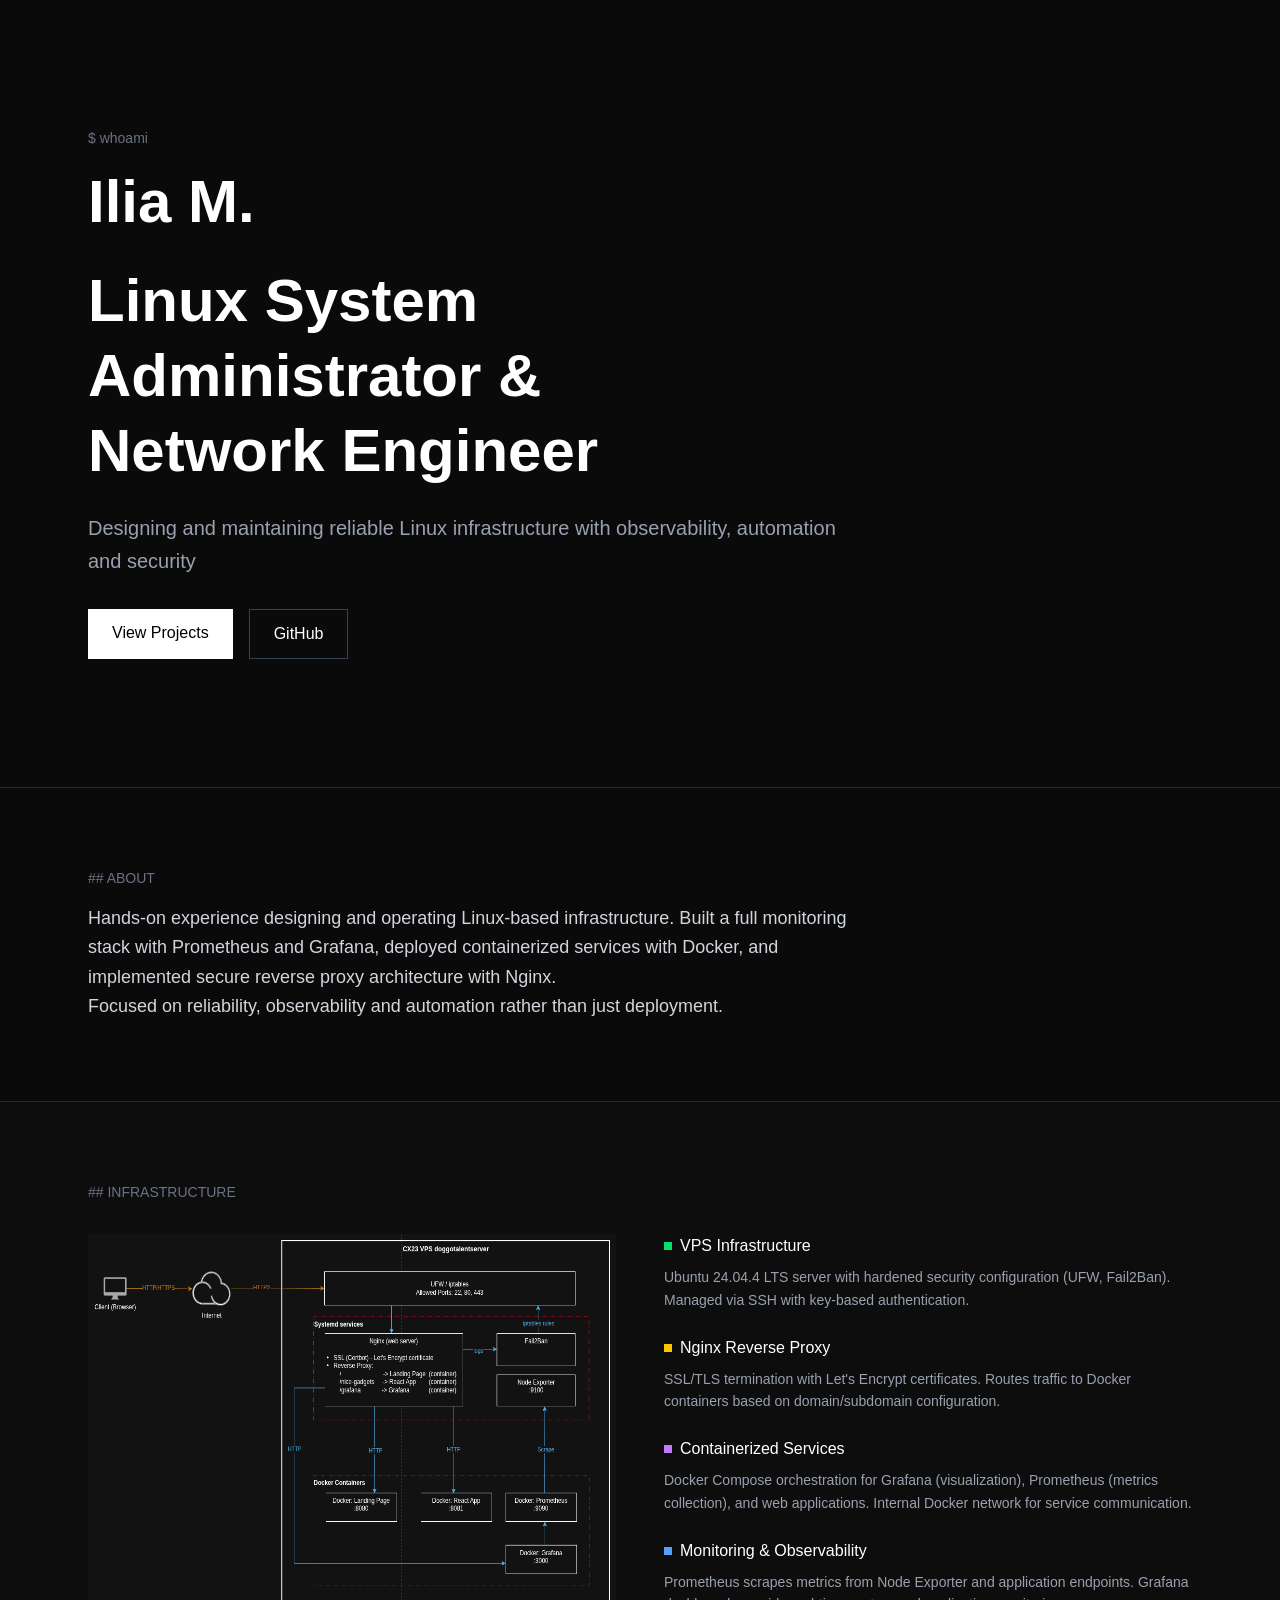
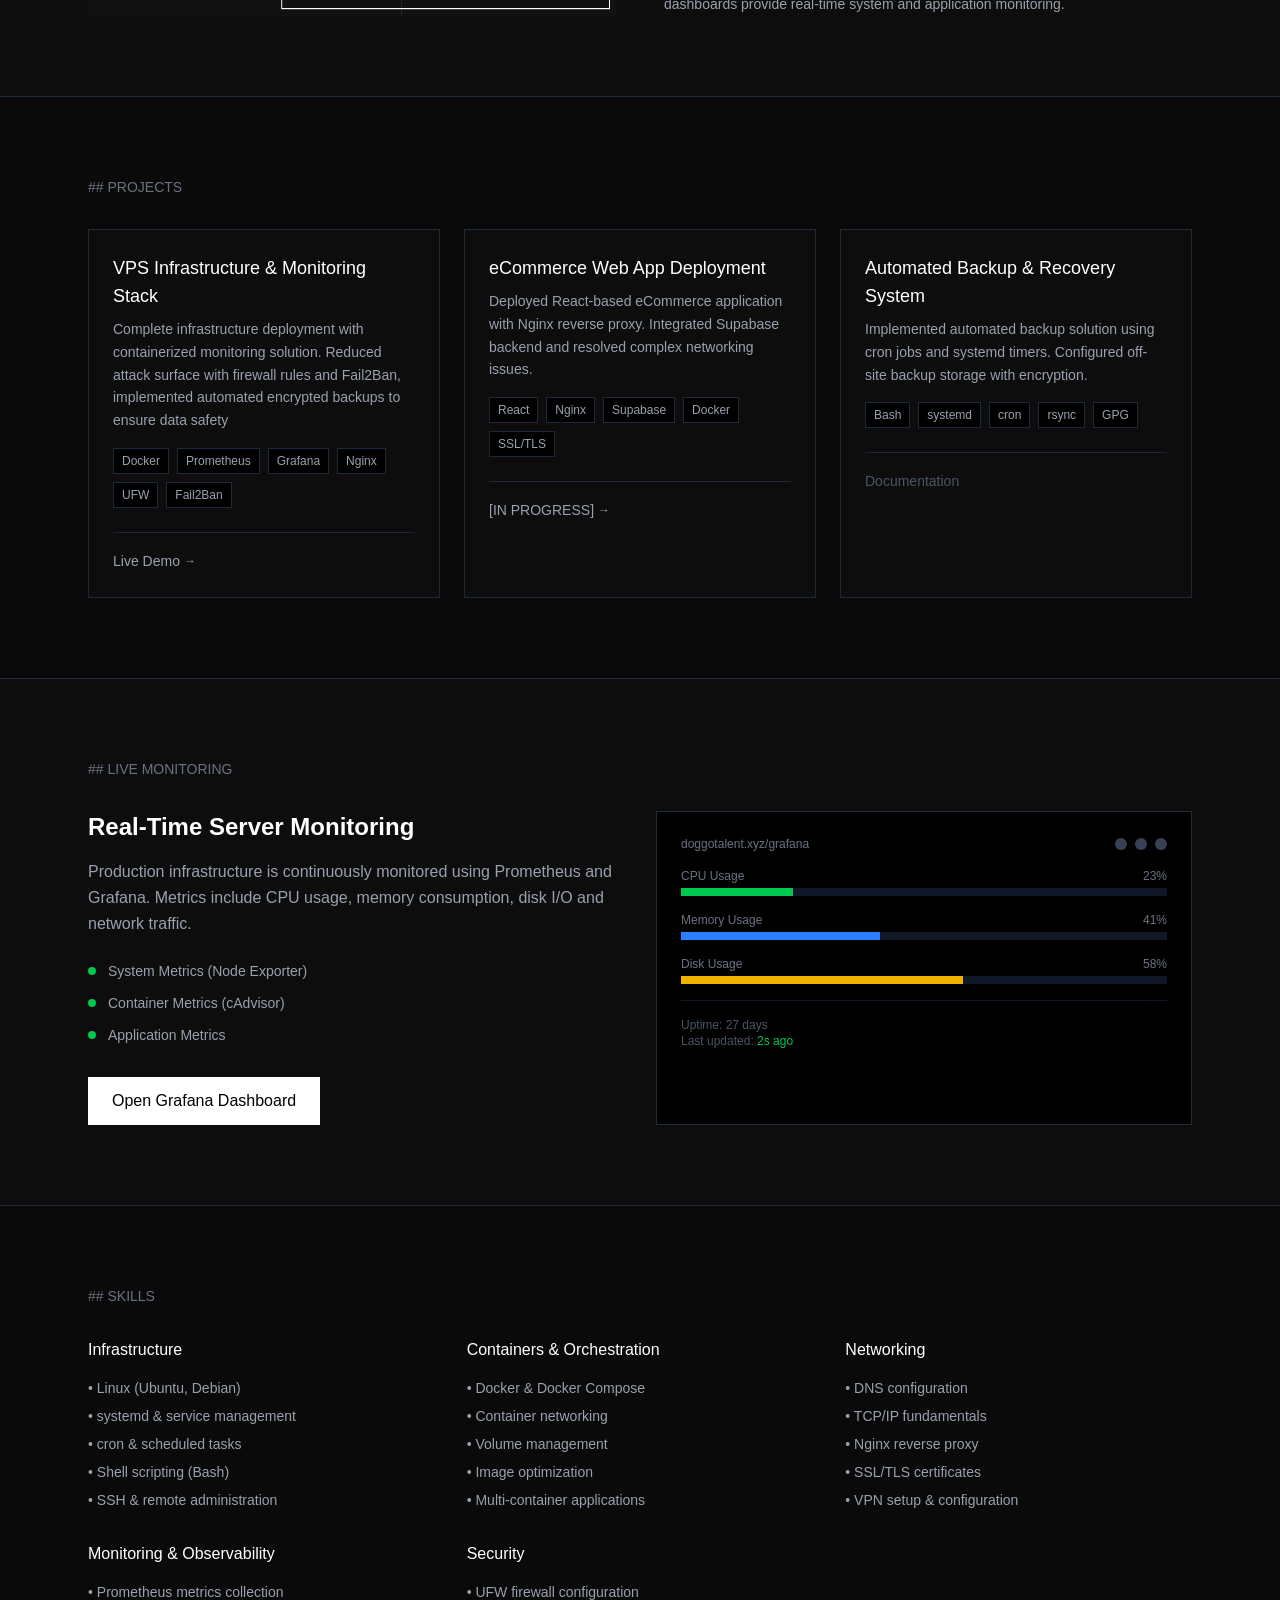
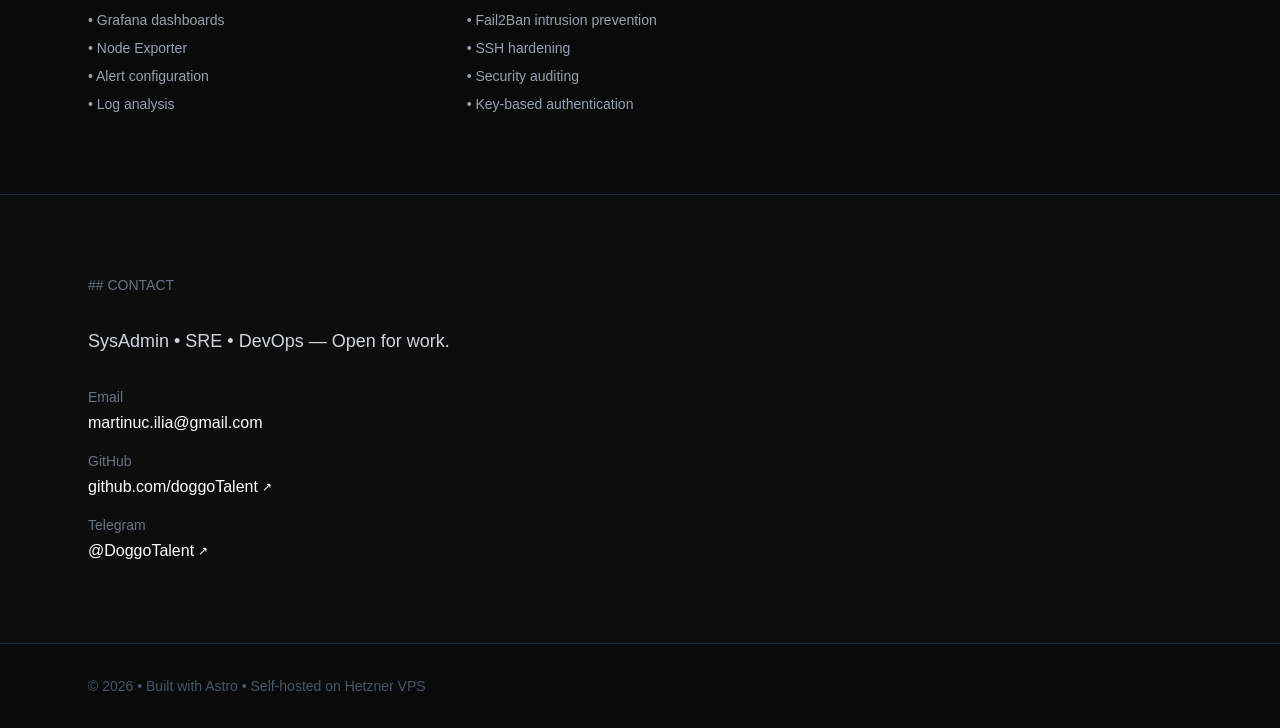
==== index.html @ 47dc967d "small improvments" ====
<!DOCTYPE html>

<html lang="en" class="DoggoTalent">
<head>
    <meta http-equiv="Content-Type" content="text/html; charset=UTF-8">
    <meta name="viewport" content="width=device-width">
    <title>DoggoTalent</title>
    <link rel="stylesheet" href="./doggotalent-portfolio-files/index.CDjIXLmr.css">
    
    <!-- Favicons -->
    <link rel="icon" type="image/png" href="/doggotalent-portfolio-files/favicons/favicon-96x96.png" sizes="96x96" />
    <link rel="icon" type="image/svg+xml" href="/doggotalent-portfolio-files/favicons/favicon.svg" />
    <link rel="shortcut icon" href="/doggotalent-portfolio-files/favicons/favicon.ico" />
    <link rel="apple-touch-icon" sizes="180x180" href="/doggotalent-portfolio-files/favicons/apple-touch-icon.png" />
    <meta name="apple-mobile-web-app-title" content="MyWebSite" />
    <link rel="manifest" href="/doggotalent-portfolio-files/favicons/site.webmanifest" />

</head>

<!-- Dark mode class injection point - will be replaced with `dark` class based on your site palette -->
<body class="__DARK_MODE_CLASS__">
    <div class="min-h-screen bg-[#0a0a0a] text-gray-200" data-astro-cid-j7pv25f6="">

        <!-- Hero Section -->
        <section class="border-b border-gray-800" data-astro-cid-j7pv25f6="">
            <div class="max-w-6xl mx-auto px-6 py-24 md:py-32" data-astro-cid-j7pv25f6="">
                <div class="max-w-3xl" data-astro-cid-j7pv25f6="">
                    <div class="text-sm text-gray-500 font-mono mb-4" data-astro-cid-j7pv25f6="">$ whoami</div>
                    <h2 class="text-4xl md:text-6xl font-bold text-white mb-6 leading-tight" data-astro-cid-j7pv25f6="">
                        Ilia M.
                    </h2>
                    <h1 class="text-4xl md:text-6xl font-bold text-white mb-6 leading-tight" data-astro-cid-j7pv25f6="">
                        Linux System Administrator &<br data-astro-cid-j7pv25f6="">Network Engineer
                    </h1>
                    <p class="text-xl text-gray-400 mb-8 leading-relaxed" data-astro-cid-j7pv25f6="">
                        Designing and maintaining reliable Linux infrastructure with observability, automation and security
                    </p>

                    <!-- Buttons -->
                    <div class="flex flex-wrap gap-4" data-astro-cid-j7pv25f6="">
                        <a href="#projects" class="px-6 py-3 bg-white text-black font-medium hover:bg-gray-200 transition-colors" data-astro-cid-j7pv25f6="">
                            View Projects
                        </a>
                        <a href="https://github.com/doggoTalent" target="_blank" rel="noopener noreferrer" class="px-6 py-3 border border-gray-700 text-white hover:border-gray-500 transition-colors" data-astro-cid-j7pv25f6="">
                            GitHub
                        </a>
                    </div>

                </div>
            </div>
        </section>

        <!-- About Section -->
        <section class="border-b border-gray-800" data-astro-cid-j7pv25f6="">
            <div class="max-w-6xl mx-auto px-6 py-20" data-astro-cid-j7pv25f6="">
                <div class="max-w-3xl" data-astro-cid-j7pv25f6="">
                    <h2 class="text-sm font-mono text-gray-500 mb-4" data-astro-cid-j7pv25f6="">## ABOUT</h2>
                    <p class="text-lg text-gray-300 leading-relaxed" data-astro-cid-j7pv25f6="">
                        Hands-on experience designing and operating Linux-based infrastructure.
                        Built a full monitoring stack with Prometheus and Grafana, deployed containerized services with Docker,
                        and implemented secure reverse proxy architecture with Nginx.
                        <br data-astro-cid-j7pv25f6="">
                        Focused on reliability, observability and automation rather than just deployment.
                    </p>
                </div>
            </div>
        </section>

        <!-- Infrastructure Section -->
        <section id="infrastructure" class="border-b border-gray-800 bg-[#0d0d0d]" data-astro-cid-j7pv25f6="">
            <div class="max-w-6xl mx-auto px-6 py-20" data-astro-cid-j7pv25f6="">
                <h2 class="text-sm font-mono text-gray-500 mb-8" data-astro-cid-j7pv25f6="">## INFRASTRUCTURE</h2>
                <div class="grid md:grid-cols-2 gap-12" data-astro-cid-j7pv25f6="">

                    <!-- Architecture Diagram -->
                    
                    <div class="flex justify-center">
                        <img src="doggotalent-portfolio-files/scheme.png" alt="scheme.png" class="w-full max-w-md h-auto">
                    </div>

                    <!-- Architecture Description -->
                    <div class="space-y-6" data-astro-cid-j7pv25f6="">
                        <div data-astro-cid-j7pv25f6="">
                            <div class="flex items-center gap-2 mb-2" data-astro-cid-j7pv25f6="">
                                <div class="w-2 h-2 bg-green-400" data-astro-cid-j7pv25f6=""></div>
                                <h3 class="text-white font-medium" data-astro-cid-j7pv25f6="">VPS Infrastructure</h3>
                            </div>
                            <p class="text-sm text-gray-400 leading-relaxed" data-astro-cid-j7pv25f6="">
                                Ubuntu 24.04.4 LTS server with hardened security configuration (UFW, Fail2Ban).
                                Managed via SSH with key-based authentication.
                            </p>
                        </div>
                        <div data-astro-cid-j7pv25f6="">
                            <div class="flex items-center gap-2 mb-2" data-astro-cid-j7pv25f6="">
                                <div class="w-2 h-2 bg-yellow-400" data-astro-cid-j7pv25f6=""></div>
                                <h3 class="text-white font-medium" data-astro-cid-j7pv25f6="">Nginx Reverse Proxy</h3>
                            </div>
                            <p class="text-sm text-gray-400 leading-relaxed" data-astro-cid-j7pv25f6="">
                                SSL/TLS termination with Let's Encrypt certificates. Routes traffic to Docker containers
                                based on domain/subdomain configuration.
                            </p>
                        </div>
                        <div data-astro-cid-j7pv25f6="">
                            <div class="flex items-center gap-2 mb-2" data-astro-cid-j7pv25f6="">
                                <div class="w-2 h-2 bg-purple-400" data-astro-cid-j7pv25f6=""></div>
                                <h3 class="text-white font-medium" data-astro-cid-j7pv25f6="">Containerized Services</h3>
                            </div>
                            <p class="text-sm text-gray-400 leading-relaxed" data-astro-cid-j7pv25f6="">
                                Docker Compose orchestration for Grafana (visualization), Prometheus (metrics collection),
                                and web applications. Internal Docker network for service communication.
                            </p>
                        </div>
                        <div data-astro-cid-j7pv25f6="">
                            <div class="flex items-center gap-2 mb-2" data-astro-cid-j7pv25f6="">
                                <div class="w-2 h-2 bg-blue-400" data-astro-cid-j7pv25f6=""></div>
                                <h3 class="text-white font-medium" data-astro-cid-j7pv25f6="">Monitoring & Observability</h3>
                            </div>
                            <p class="text-sm text-gray-400 leading-relaxed" data-astro-cid-j7pv25f6="">
                                Prometheus scrapes metrics from Node Exporter and application endpoints.
                                Grafana dashboards provide real-time system and application monitoring.
                            </p>
                        </div>
                    </div>
                </div>
            </div>
        </section>

        <!-- Projects Section -->
        <section id="projects" class="border-b border-gray-800" data-astro-cid-j7pv25f6="">
            <div class="max-w-6xl mx-auto px-6 py-20" data-astro-cid-j7pv25f6="">
                <h2 class="text-sm font-mono text-gray-500 mb-8" data-astro-cid-j7pv25f6="">## PROJECTS</h2>
                <div class="grid md:grid-cols-2 lg:grid-cols-3 gap-6" data-astro-cid-j7pv25f6="">

                    <!-- Project 1 -->
                    <div class="bg-[#0d0d0d] border border-gray-800 p-6 hover:border-gray-700 transition-colors" data-astro-cid-j7pv25f6="">
                        <div class="mb-4" data-astro-cid-j7pv25f6="">
                            <h3 class="text-white font-medium text-lg mb-2" data-astro-cid-j7pv25f6="">VPS Infrastructure & Monitoring Stack</h3>
                            <p class="text-sm text-gray-400 leading-relaxed mb-4" data-astro-cid-j7pv25f6="">
                                Complete infrastructure deployment with containerized monitoring solution.
                                Reduced attack surface with firewall rules and Fail2Ban, implemented automated encrypted backups to ensure data safety
                            </p>
                        </div>
                        <div class="flex flex-wrap gap-2 mb-6" data-astro-cid-j7pv25f6="">
                            <span class="px-2 py-1 text-xs font-mono bg-black border border-gray-800 text-gray-400" data-astro-cid-j7pv25f6="">Docker</span>
                            <span class="px-2 py-1 text-xs font-mono bg-black border border-gray-800 text-gray-400" data-astro-cid-j7pv25f6="">Prometheus</span>
                            <span class="px-2 py-1 text-xs font-mono bg-black border border-gray-800 text-gray-400" data-astro-cid-j7pv25f6="">Grafana</span>
                            <span class="px-2 py-1 text-xs font-mono bg-black border border-gray-800 text-gray-400" data-astro-cid-j7pv25f6="">Nginx</span>
                            <span class="px-2 py-1 text-xs font-mono bg-black border border-gray-800 text-gray-400" data-astro-cid-j7pv25f6="">UFW</span>
                            <span class="px-2 py-1 text-xs font-mono bg-black border border-gray-800 text-gray-400" data-astro-cid-j7pv25f6="">Fail2Ban</span>
                        </div>
                        <div class="border-t border-gray-800 pt-4" data-astro-cid-j7pv25f6="">
                            <a href="https://doggotalent.xyz/grafana/d/rYdddlPWk/node-exporter-full?orgId=1&from=now-24h&to=now&timezone=browser&var-ds_prometheus=bfjp0gxbentogd&var-job=node_exporter&var-nodename=doggotalentserver&var-node=localhost:9100&refresh=1m" target="_blank" rel="noopener noreferrer" class="text-sm text-gray-400 hover:text-white transition-colors inline-flex items-center gap-1" data-astro-cid-j7pv25f6="">
                                Live Demo <span class="text-xs" data-astro-cid-j7pv25f6="">→</span>
                            </a>
                        </div>
                    </div>

                    <!-- Project 2 -->
                    <div class="bg-[#0d0d0d] border border-gray-800 p-6 hover:border-gray-700 transition-colors" data-astro-cid-j7pv25f6="">
                        <div class="mb-4" data-astro-cid-j7pv25f6="">
                            <h3 class="text-white font-medium text-lg mb-2" data-astro-cid-j7pv25f6="">eCommerce Web App Deployment</h3>
                            <p class="text-sm text-gray-400 leading-relaxed mb-4" data-astro-cid-j7pv25f6="">
                                Deployed React-based eCommerce application with Nginx reverse proxy.
                                Integrated Supabase backend and resolved complex networking issues.
                            </p>
                        </div>
                        <div class="flex flex-wrap gap-2 mb-6" data-astro-cid-j7pv25f6="">
                            <span class="px-2 py-1 text-xs font-mono bg-black border border-gray-800 text-gray-400" data-astro-cid-j7pv25f6="">React</span>
                            <span class="px-2 py-1 text-xs font-mono bg-black border border-gray-800 text-gray-400" data-astro-cid-j7pv25f6="">Nginx</span>
                            <span class="px-2 py-1 text-xs font-mono bg-black border border-gray-800 text-gray-400" data-astro-cid-j7pv25f6="">Supabase</span>
                            <span class="px-2 py-1 text-xs font-mono bg-black border border-gray-800 text-gray-400" data-astro-cid-j7pv25f6="">Docker</span>
                            <span class="px-2 py-1 text-xs font-mono bg-black border border-gray-800 text-gray-400" data-astro-cid-j7pv25f6="">SSL/TLS</span>
                        </div>
                        <div class="border-t border-gray-800 pt-4" data-astro-cid-j7pv25f6="">
                            <a target="_blank" rel="noopener noreferrer" class="text-sm text-gray-400 hover:text-white transition-colors inline-flex items-center gap-1" data-astro-cid-j7pv25f6="">
                                [IN PROGRESS] <span class="text-xs" data-astro-cid-j7pv25f6="">→</span>
                            </a>
                        </div>
                    </div>

                    <!-- Project 3 -->
                    <div class="bg-[#0d0d0d] border border-gray-800 p-6 hover:border-gray-700 transition-colors" data-astro-cid-j7pv25f6="">
                        <div class="mb-4" data-astro-cid-j7pv25f6="">
                            <h3 class="text-white font-medium text-lg mb-2" data-astro-cid-j7pv25f6="">Automated Backup & Recovery System</h3>
                            <p class="text-sm text-gray-400 leading-relaxed mb-4" data-astro-cid-j7pv25f6="">
                                Implemented automated backup solution using cron jobs and systemd timers.
                                Configured off-site backup storage with encryption.
                            </p>
                        </div>
                        <div class="flex flex-wrap gap-2 mb-6" data-astro-cid-j7pv25f6="">
                            <span class="px-2 py-1 text-xs font-mono bg-black border border-gray-800 text-gray-400" data-astro-cid-j7pv25f6="">Bash</span>
                            <span class="px-2 py-1 text-xs font-mono bg-black border border-gray-800 text-gray-400" data-astro-cid-j7pv25f6="">systemd</span>
                            <span class="px-2 py-1 text-xs font-mono bg-black border border-gray-800 text-gray-400" data-astro-cid-j7pv25f6="">cron</span>
                            <span class="px-2 py-1 text-xs font-mono bg-black border border-gray-800 text-gray-400" data-astro-cid-j7pv25f6="">rsync</span>
                            <span class="px-2 py-1 text-xs font-mono bg-black border border-gray-800 text-gray-400" data-astro-cid-j7pv25f6="">GPG</span>
                        </div>
                        <div class="border-t border-gray-800 pt-4" data-astro-cid-j7pv25f6="">
                            <span class="text-sm text-gray-600" data-astro-cid-j7pv25f6="">Documentation</span>
                        </div>
                    </div>
                </div>
            </div>
        </section>

        <!-- Monitoring Section -->
        <section id="monitoring" class="border-b border-gray-800 bg-[#0d0d0d]" data-astro-cid-j7pv25f6="">
            <div class="max-w-6xl mx-auto px-6 py-20" data-astro-cid-j7pv25f6="">
                <h2 class="text-sm font-mono text-gray-500 mb-8" data-astro-cid-j7pv25f6="">## LIVE MONITORING</h2>
                <div class="grid md:grid-cols-2 gap-8" data-astro-cid-j7pv25f6="">
                    <div data-astro-cid-j7pv25f6="">
                        <h3 class="text-white text-2xl font-bold mb-4" data-astro-cid-j7pv25f6="">Real-Time Server Monitoring</h3>
                        <p class="text-gray-400 leading-relaxed mb-6" data-astro-cid-j7pv25f6="">
                            Production infrastructure is continuously monitored using Prometheus and Grafana.
                            Metrics include CPU usage, memory consumption, disk I/O and network traffic.
                        </p>
                        <div class="space-y-3 mb-8" data-astro-cid-j7pv25f6="">
                            <div class="flex items-center gap-3" data-astro-cid-j7pv25f6="">
                                <div class="w-2 h-2 bg-green-500 rounded-full" data-astro-cid-j7pv25f6=""></div>
                                <span class="text-sm text-gray-400" data-astro-cid-j7pv25f6="">System Metrics (Node Exporter)</span>
                            </div>
                            <div class="flex items-center gap-3" data-astro-cid-j7pv25f6="">
                                <div class="w-2 h-2 bg-green-500 rounded-full" data-astro-cid-j7pv25f6=""></div>
                                <span class="text-sm text-gray-400" data-astro-cid-j7pv25f6="">Container Metrics (cAdvisor)</span>
                            </div>
                            <div class="flex items-center gap-3" data-astro-cid-j7pv25f6="">
                                <div class="w-2 h-2 bg-green-500 rounded-full" data-astro-cid-j7pv25f6=""></div>
                                <span class="text-sm text-gray-400" data-astro-cid-j7pv25f6="">Application Metrics</span>
                            </div>
                        </div>
                        <a href="https://doggotalent.xyz/grafana/d/rYdddlPWk/node-exporter-full?orgId=1&from=now-24h&to=now&timezone=browser&var-ds_prometheus=bfjp0gxbentogd&var-job=node_exporter&var-nodename=doggotalentserver&var-node=localhost:9100&refresh=1m" target="_blank" rel="noopener noreferrer" class="inline-block px-6 py-3 bg-white text-black font-medium hover:bg-gray-200 transition-colors" data-astro-cid-j7pv25f6="">
                            Open Grafana Dashboard
                        </a>
                    </div>

                    <!-- Monitoring Preview -->
                    <div class="bg-black border border-gray-800 p-6" data-astro-cid-j7pv25f6="">
                        <div class="flex items-center justify-between mb-4" data-astro-cid-j7pv25f6="">
                            <span class="text-xs font-mono text-gray-500" data-astro-cid-j7pv25f6="">doggotalent.xyz/grafana</span>
                            <div class="flex gap-2" data-astro-cid-j7pv25f6="">
                                <div class="w-3 h-3 rounded-full bg-gray-700" data-astro-cid-j7pv25f6=""></div>
                                <div class="w-3 h-3 rounded-full bg-gray-700" data-astro-cid-j7pv25f6=""></div>
                                <div class="w-3 h-3 rounded-full bg-gray-700" data-astro-cid-j7pv25f6=""></div>
                            </div>
                        </div>
                        <div class="space-y-4" data-astro-cid-j7pv25f6="">
                            <!-- Mock dashboard metrics -->
                            <div data-astro-cid-j7pv25f6="">
                                <div class="flex justify-between text-xs text-gray-500 mb-1" data-astro-cid-j7pv25f6="">
                                    <span data-astro-cid-j7pv25f6="">CPU Usage</span>
                                    <span data-astro-cid-j7pv25f6="">23%</span>
                                </div>
                                <div class="w-full bg-gray-900 h-2" data-astro-cid-j7pv25f6="">
                                    <div class="bg-green-500 h-2" style="width: 23%" data-astro-cid-j7pv25f6=""></div>
                                </div>
                            </div>
                            <div data-astro-cid-j7pv25f6="">
                                <div class="flex justify-between text-xs text-gray-500 mb-1" data-astro-cid-j7pv25f6="">
                                    <span data-astro-cid-j7pv25f6="">Memory Usage</span>
                                    <span data-astro-cid-j7pv25f6="">41%</span>
                                </div>
                                <div class="w-full bg-gray-900 h-2" data-astro-cid-j7pv25f6="">
                                    <div class="bg-blue-500 h-2" style="width: 41%" data-astro-cid-j7pv25f6=""></div>
                                </div>
                            </div>
                            <div data-astro-cid-j7pv25f6="">
                                <div class="flex justify-between text-xs text-gray-500 mb-1" data-astro-cid-j7pv25f6="">
                                    <span data-astro-cid-j7pv25f6="">Disk Usage</span>
                                    <span data-astro-cid-j7pv25f6="">58%</span>
                                </div>
                                <div class="w-full bg-gray-900 h-2" data-astro-cid-j7pv25f6="">
                                    <div class="bg-yellow-500 h-2" style="width: 58%" data-astro-cid-j7pv25f6=""></div>
                                </div>
                            </div>
                            <div class="pt-4 border-t border-gray-900" data-astro-cid-j7pv25f6="">
                                <div class="text-xs text-gray-600 font-mono" data-astro-cid-j7pv25f6="">
                                    Uptime: 27 days<br data-astro-cid-j7pv25f6="">
                                    Last updated: <span class="text-green-500" data-astro-cid-j7pv25f6="">2s ago</span>
                                </div>
                            </div>
                        </div>
                    </div>
                </div>
            </div>
        </section>

        <!-- Skills Section -->
        <section id="skills" class="border-b border-gray-800" data-astro-cid-j7pv25f6="">
            <div class="max-w-6xl mx-auto px-6 py-20" data-astro-cid-j7pv25f6="">
                <h2 class="text-sm font-mono text-gray-500 mb-8" data-astro-cid-j7pv25f6="">## SKILLS</h2>
                <div class="grid md:grid-cols-2 lg:grid-cols-3 gap-8" data-astro-cid-j7pv25f6="">
                    <div data-astro-cid-j7pv25f6="">
                        <h3 class="text-white font-medium mb-4" data-astro-cid-j7pv25f6="">Infrastructure</h3>
                        <ul class="space-y-2 text-sm text-gray-400" data-astro-cid-j7pv25f6="">
                            <li data-astro-cid-j7pv25f6="">• Linux (Ubuntu, Debian)</li>
                            <li data-astro-cid-j7pv25f6="">• systemd & service management</li>
                            <li data-astro-cid-j7pv25f6="">• cron & scheduled tasks</li>
                            <li data-astro-cid-j7pv25f6="">• Shell scripting (Bash)</li>
                            <li data-astro-cid-j7pv25f6="">• SSH & remote administration</li>
                        </ul>
                    </div>
                    <div data-astro-cid-j7pv25f6="">
                        <h3 class="text-white font-medium mb-4" data-astro-cid-j7pv25f6="">Containers & Orchestration</h3>
                        <ul class="space-y-2 text-sm text-gray-400" data-astro-cid-j7pv25f6="">
                            <li data-astro-cid-j7pv25f6="">• Docker & Docker Compose</li>
                            <li data-astro-cid-j7pv25f6="">• Container networking</li>
                            <li data-astro-cid-j7pv25f6="">• Volume management</li>
                            <li data-astro-cid-j7pv25f6="">• Image optimization</li>
                            <li data-astro-cid-j7pv25f6="">• Multi-container applications</li>
                        </ul>
                    </div>
                    <div data-astro-cid-j7pv25f6="">
                        <h3 class="text-white font-medium mb-4" data-astro-cid-j7pv25f6="">Networking</h3>
                        <ul class="space-y-2 text-sm text-gray-400" data-astro-cid-j7pv25f6="">
                            <li data-astro-cid-j7pv25f6="">• DNS configuration</li>
                            <li data-astro-cid-j7pv25f6="">• TCP/IP fundamentals</li>
                            <li data-astro-cid-j7pv25f6="">• Nginx reverse proxy</li>
                            <li data-astro-cid-j7pv25f6="">• SSL/TLS certificates</li>
                            <li data-astro-cid-j7pv25f6="">• VPN setup & configuration</li>
                        </ul>
                    </div>
                    <div data-astro-cid-j7pv25f6="">
                        <h3 class="text-white font-medium mb-4" data-astro-cid-j7pv25f6="">Monitoring & Observability</h3>
                        <ul class="space-y-2 text-sm text-gray-400" data-astro-cid-j7pv25f6="">
                            <li data-astro-cid-j7pv25f6="">• Prometheus metrics collection</li>
                            <li data-astro-cid-j7pv25f6="">• Grafana dashboards</li>
                            <li data-astro-cid-j7pv25f6="">• Node Exporter</li>
                            <li data-astro-cid-j7pv25f6="">• Alert configuration</li>
                            <li data-astro-cid-j7pv25f6="">• Log analysis</li>
                        </ul>
                    </div>
                    <div data-astro-cid-j7pv25f6="">
                        <h3 class="text-white font-medium mb-4" data-astro-cid-j7pv25f6="">Security</h3>
                        <ul class="space-y-2 text-sm text-gray-400" data-astro-cid-j7pv25f6="">
                            <li data-astro-cid-j7pv25f6="">• UFW firewall configuration</li>
                            <li data-astro-cid-j7pv25f6="">• Fail2Ban intrusion prevention</li>
                            <li data-astro-cid-j7pv25f6="">• SSH hardening</li>
                            <li data-astro-cid-j7pv25f6="">• Security auditing</li>
                            <li data-astro-cid-j7pv25f6="">• Key-based authentication</li>
                        </ul>
                    </div>
                </div>
            </div>
        </section>

        <!-- Contact Section -->
        <section id="contact" class="bg-[#0d0d0d]">
            <div class="max-w-6xl mx-auto px-6 py-20">
                <h2 class="text-sm font-mono text-gray-500 mb-8">## CONTACT</h2>
                <div class="max-w-2xl">
                    <p class="text-lg text-gray-300 mb-8">
                        SysAdmin • SRE • DevOps — Open for work.
                    </p>
                    <div class="space-y-4">
                        <div>
                            <div class="text-sm text-gray-500 mb-1">Email</div>
                            <a href="mailto:martinuc.ilia@gmail.com" class="text-white hover:text-gray-300 transition-colors">
                                martinuc.ilia@gmail.com
                            </a>
                        </div>
                        <div>
                            <div class="text-sm text-gray-500 mb-1">GitHub</div>
                            <a href="https://github.com/doggoTalent" target="_blank" rel="noopener noreferrer" class="text-white hover:text-gray-300 transition-colors inline-flex items-center gap-1">
                                github.com/doggoTalent <span class="text-xs">↗</span>
                            </a>
                        </div>
                        <div>
                            <div class="text-sm text-gray-500 mb-1">Telegram</div>
                            <a href="https://t.me/doggoTalent" target="_blank" rel="noopener noreferrer" class="text-white hover:text-gray-300 transition-colors inline-flex items-center gap-1">
                                @DoggoTalent <span class="text-xs">↗</span>
                            </a>
                        </div>
                    </div>
                </div>
            </div>
        </section>

        <!-- Footer -->
        <footer class="border-t border-gray-800">
            <div class="max-w-6xl mx-auto px-6 py-8">
                <div class="text-sm text-gray-600 font-mono">
                    © 2026 • Built with Astro • Self-hosted on Hetzner VPS
                </div>
            </div>
        </footer>
    </div>
</html>
---- doggotalent-portfolio-files/index.CDjIXLmr.css ----
@import"https://fonts.googleapis.com/css?family=Bitter:400,700,400italic|Changa+One:400,400italic|Droid+Sans:400,700|Droid+Serif:400,700,400italic,700italic|Exo:100,200,300,400,500,600,700,800,900,100italic,200italic,300italic,400italic,500italic,600italic,700italic,800italic,900italic|Great+Vibes:400|Inconsolata:400,700|Lato:100,300,400,700,900,100italic,300italic,400italic,700italic,900italic|Merriweather:300,400,700,900,300italic,400italic,700italic,900italic|Montserrat:100,200,300,400,500,600,700,800,900,100italic,200italic,300italic,400italic,500italic,600italic,700italic,800italic,900italic|Open+Sans:300,400,600,700,800,300italic,400italic,600italic,700italic,800italic|Oswald:200,300,400,500,600,700|PT+Sans:400,700,400italic,700italic|PT+Serif:400,700,400italic,700italic|Ubuntu:300,400,500,700,300italic,400italic,500italic,700italic|Varela:400|Varela+Round:400|Vollkorn:400,700,400italic,700italic|Inter:300,400,500,600,700&display=swap";@import"https://fonts.googleapis.com/css?family=Inter:300,400,500,600,700&subset=latin";@layer normalize{@scope (.wf-devlink-51ed8b9caeec690c82a9efa9b4913c14){/*! normalize.css v3.0.3 | MIT License | github.com/necolas/normalize.css */html{font-family:sans-serif;-ms-text-size-adjust:100%;-webkit-text-size-adjust:100%}body{margin:0}article,aside,details,figcaption,figure,footer,header,hgroup,main,menu,nav,section,summary{display:block}audio,canvas,progress,video{display:inline-block;vertical-align:baseline}audio:not([controls]){display:none;height:0}[hidden],template{display:none}a{background-color:transparent}a:active,a:hover{outline:0}abbr[title]{border-bottom:1px dotted}b,strong{font-weight:700}dfn{font-style:italic}h1{font-size:2em;margin:.67em 0}mark{background:#ff0;color:#000}small{font-size:80%}sub,sup{font-size:75%;line-height:0;position:relative;vertical-align:baseline}sup{top:-.5em}sub{bottom:-.25em}img{border:0}svg:not(:root){overflow:hidden}figure{margin:1em 40px}hr{box-sizing:content-box;height:0}pre{overflow:auto}code,kbd,pre,samp{font-family:monospace,monospace;font-size:1em}button,input,optgroup,select,textarea{color:inherit;font:inherit;margin:0}button{overflow:visible}button,select{text-transform:none}button,html input[type=button],input[type=reset]{-webkit-appearance:button;cursor:pointer}button[disabled],html input[disabled]{cursor:default}button::-moz-focus-inner,input::-moz-focus-inner{border:0;padding:0}input{line-height:normal}input[type=checkbox],input[type=radio]{box-sizing:border-box;padding:0}input[type=number]::-webkit-inner-spin-button,input[type=number]::-webkit-outer-spin-button{height:auto}input[type=search]{-webkit-appearance:none}input[type=search]::-webkit-search-cancel-button,input[type=search]::-webkit-search-decoration{-webkit-appearance:none}fieldset{border:1px solid #c0c0c0;margin:0 2px;padding:.35em .625em .75em}legend{border:0;padding:0}textarea{overflow:auto}optgroup{font-weight:700}table{border-collapse:collapse;border-spacing:0}td,th{padding:0}}}@layer defaults{@scope (.wf-devlink-51ed8b9caeec690c82a9efa9b4913c14){@font-face{font-family:webflow-icons;src:url([data-uri])format("truetype");font-weight:400;font-style:normal}[class^=w-icon-],[class*=" w-icon-"]{font-family:webflow-icons!important;speak:none;font-style:normal;font-weight:400;font-variant:normal;text-transform:none;line-height:1;-webkit-font-smoothing:antialiased;-moz-osx-font-smoothing:grayscale}.w-icon-slider-right:before{content:""}.w-icon-slider-left:before{content:""}.w-icon-nav-menu:before{content:""}.w-icon-arrow-down:before,.w-icon-dropdown-toggle:before{content:""}.w-icon-file-upload-remove:before{content:""}.w-icon-file-upload-icon:before{content:""}*{-webkit-box-sizing:border-box;-moz-box-sizing:border-box;box-sizing:border-box}html{height:100%}body{margin:0;min-height:100%;background-color:#fff;font-family:Arial,sans-serif;font-size:14px;line-height:20px;color:#333}img{max-width:100%;vertical-align:middle;display:inline-block}html.w-mod-touch *{background-attachment:scroll!important}.w-block{display:block}.w-inline-block{max-width:100%;display:inline-block}.w-clearfix:before,.w-clearfix:after{content:" ";display:table;grid-column-start:1;grid-row-start:1;grid-column-end:2;grid-row-end:2}.w-clearfix:after{clear:both}.w-hidden{display:none}.w-button{display:inline-block;padding:9px 15px;background-color:#3898ec;color:#fff;border:0;line-height:inherit;text-decoration:none;cursor:pointer;border-radius:0}input.w-button{-webkit-appearance:button}html[data-w-dynpage] [data-w-cloak]{color:transparent!important}.w-code-block{margin:unset}pre.w-code-block code{all:inherit}pre.w-code-block code>span{display:block!important}.w-optimization{display:contents}.w-webflow-badge,.w-webflow-badge>img{box-sizing:unset;width:unset;height:unset;max-height:unset;max-width:unset;min-height:unset;min-width:unset;margin:unset;padding:unset;float:unset;clear:unset;border:unset;border-radius:unset;background:unset;background-image:unset;background-position:unset;background-size:unset;background-repeat:unset;background-origin:unset;background-clip:unset;background-attachment:unset;background-color:unset;box-shadow:unset;transform:unset;transition:unset;direction:unset;font-family:unset;font-weight:unset;color:unset;font-size:unset;line-height:unset;font-style:unset;font-variant:unset;text-align:unset;letter-spacing:unset;text-decoration:unset;text-indent:unset;text-transform:unset;list-style-type:unset;text-shadow:unset;vertical-align:unset;cursor:unset;white-space:unset;word-break:unset;word-spacing:unset;word-wrap:unset}.w-webflow-badge{position:fixed!important;display:inline-block!important;visibility:visible!important;opacity:1!important;z-index:2147483647!important;inset:auto 12px 12px auto!important;color:#aaadb0!important;background-color:#fff!important;border-radius:3px!important;padding:6px!important;font-size:12px!important;line-height:14px!important;text-decoration:none!important;transform:none!important;margin:0!important;width:auto!important;height:auto!important;overflow:unset!important;white-space:nowrap;box-shadow:0 0 0 1px #0000001a,0 1px 3px #0000001a;cursor:pointer}.w-webflow-badge>img{position:unset;display:inline-block!important;visibility:unset!important;opacity:1!important;vertical-align:middle!important}h1,h2,h3,h4,h5,h6{font-weight:700;margin-bottom:10px}h1{font-size:38px;line-height:44px;margin-top:20px}h2{font-size:32px;line-height:36px;margin-top:20px}h3{font-size:24px;line-height:30px;margin-top:20px}h4{font-size:18px;line-height:24px;margin-top:10px}h5{font-size:14px;line-height:20px;margin-top:10px}h6{font-size:12px;line-height:18px;margin-top:10px}p{margin-top:0;margin-bottom:10px}blockquote{margin:0 0 10px;padding:10px 20px;border-left:5px solid #E2E2E2;font-size:18px;line-height:22px}figure{margin:0 0 10px}figcaption{margin-top:5px;text-align:center}ul,ol{margin-top:0;margin-bottom:10px;padding-left:40px}.w-list-unstyled{padding-left:0;list-style:none}.w-embed:before,.w-embed:after{content:" ";display:table;grid-column-start:1;grid-row-start:1;grid-column-end:2;grid-row-end:2}.w-embed:after{clear:both}.w-video{width:100%;position:relative;padding:0}.w-video iframe,.w-video object,.w-video embed{position:absolute;top:0;left:0;width:100%;height:100%;border:none}fieldset{padding:0;margin:0;border:0}button,[type=button],[type=reset]{border:0;cursor:pointer;-webkit-appearance:button}.w-form{margin:0 0 15px}.w-form-done{display:none;padding:20px;text-align:center;background-color:#ddd}.w-form-fail{display:none;margin-top:10px;padding:10px;background-color:#ffdede}label{display:block;margin-bottom:5px;font-weight:700}.w-input,.w-select{display:block;width:100%;height:38px;padding:8px 12px;margin-bottom:10px;font-size:14px;line-height:1.42857143;color:#333;vertical-align:middle;background-color:#fff;border:1px solid #cccccc}.w-input::placeholder,.w-select::placeholder{color:#999}.w-input:focus,.w-select:focus{border-color:#3898ec;outline:0}.w-input[disabled],.w-select[disabled],.w-input[readonly],.w-select[readonly],fieldset[disabled] .w-input,fieldset[disabled] .w-select{cursor:not-allowed}.w-input[disabled]:not(.w-input-disabled),.w-select[disabled]:not(.w-input-disabled),.w-input[readonly],.w-select[readonly],fieldset[disabled]:not(.w-input-disabled) .w-input,fieldset[disabled]:not(.w-input-disabled) .w-select{background-color:#eee}textarea.w-input,textarea.w-select{height:auto}.w-select{background-color:#f3f3f3}.w-select[multiple]{height:auto}.w-form-label{display:inline-block;cursor:pointer;font-weight:400;margin-bottom:0}.w-radio{display:block;margin-bottom:5px;padding-left:20px}.w-radio:before,.w-radio:after{content:" ";display:table;grid-column-start:1;grid-row-start:1;grid-column-end:2;grid-row-end:2}.w-radio:after{clear:both}.w-radio-input{line-height:normal;float:left;margin:4px 0 0 -20px}.w-radio-input{margin-top:3px}.w-file-upload{display:block;margin-bottom:10px}.w-file-upload-input{width:.1px;height:.1px;opacity:0;overflow:hidden;position:absolute;z-index:-100}.w-file-upload-default,.w-file-upload-uploading,.w-file-upload-success{display:inline-block;color:#333}.w-file-upload-error{display:block;margin-top:10px}.w-file-upload-default.w-hidden,.w-file-upload-uploading.w-hidden,.w-file-upload-error.w-hidden,.w-file-upload-success.w-hidden{display:none}.w-file-upload-uploading-btn{display:flex;font-size:14px;font-weight:400;cursor:pointer;margin:0;padding:8px 12px;border:1px solid #cccccc;background-color:#fafafa}.w-file-upload-file{display:flex;flex-grow:1;justify-content:space-between;margin:0;padding:8px 9px 8px 11px;border:1px solid #cccccc;background-color:#fafafa}.w-file-upload-file-name{font-size:14px;font-weight:400;display:block}.w-file-remove-link{margin-top:3px;margin-left:10px;width:auto;height:auto;padding:3px;display:block;cursor:pointer}.w-icon-file-upload-remove{margin:auto;font-size:10px}.w-file-upload-error-msg{display:inline-block;color:#ea384c;padding:2px 0}.w-file-upload-info{display:inline-block;line-height:38px;padding:0 12px}.w-file-upload-label{display:inline-block;font-size:14px;font-weight:400;cursor:pointer;margin:0;padding:8px 12px;border:1px solid #cccccc;background-color:#fafafa}.w-icon-file-upload-icon,.w-icon-file-upload-uploading{display:inline-block;margin-right:8px;width:20px}.w-icon-file-upload-uploading{height:20px}.w-container{margin-left:auto;margin-right:auto;max-width:940px}.w-container:before,.w-container:after{content:" ";display:table;grid-column-start:1;grid-row-start:1;grid-column-end:2;grid-row-end:2}.w-container:after{clear:both}.w-container .w-row{margin-left:-10px;margin-right:-10px}.w-row:before,.w-row:after{content:" ";display:table;grid-column-start:1;grid-row-start:1;grid-column-end:2;grid-row-end:2}.w-row:after{clear:both}.w-row .w-row{margin-left:0;margin-right:0}.w-col{position:relative;float:left;width:100%;min-height:1px;padding-left:10px;padding-right:10px}.w-col .w-col{padding-left:0;padding-right:0}.w-col-1{width:8.33333333%}.w-col-2{width:16.66666667%}.w-col-3{width:25%}.w-col-4{width:33.33333333%}.w-col-5{width:41.66666667%}.w-col-6{width:50%}.w-col-7{width:58.33333333%}.w-col-8{width:66.66666667%}.w-col-9{width:75%}.w-col-10{width:83.33333333%}.w-col-11{width:91.66666667%}.w-col-12{width:100%}.w-hidden-main{display:none!important}@media screen and (max-width:991px){.w-container{max-width:728px}.w-hidden-main{display:inherit!important}.w-hidden-medium{display:none!important}.w-col-medium-1{width:8.33333333%}.w-col-medium-2{width:16.66666667%}.w-col-medium-3{width:25%}.w-col-medium-4{width:33.33333333%}.w-col-medium-5{width:41.66666667%}.w-col-medium-6{width:50%}.w-col-medium-7{width:58.33333333%}.w-col-medium-8{width:66.66666667%}.w-col-medium-9{width:75%}.w-col-medium-10{width:83.33333333%}.w-col-medium-11{width:91.66666667%}.w-col-medium-12{width:100%}.w-col-stack{width:100%;left:auto;right:auto}}@media screen and (max-width:767px){.w-hidden-main,.w-hidden-medium{display:inherit!important}.w-hidden-small{display:none!important}.w-row,.w-container .w-row{margin-left:0;margin-right:0}.w-col{width:100%;left:auto;right:auto}.w-col-small-1{width:8.33333333%}.w-col-small-2{width:16.66666667%}.w-col-small-3{width:25%}.w-col-small-4{width:33.33333333%}.w-col-small-5{width:41.66666667%}.w-col-small-6{width:50%}.w-col-small-7{width:58.33333333%}.w-col-small-8{width:66.66666667%}.w-col-small-9{width:75%}.w-col-small-10{width:83.33333333%}.w-col-small-11{width:91.66666667%}.w-col-small-12{width:100%}}@media screen and (max-width:479px){.w-container{max-width:none}.w-hidden-main,.w-hidden-medium,.w-hidden-small{display:inherit!important}.w-hidden-tiny{display:none!important}.w-col{width:100%}.w-col-tiny-1{width:8.33333333%}.w-col-tiny-2{width:16.66666667%}.w-col-tiny-3{width:25%}.w-col-tiny-4{width:33.33333333%}.w-col-tiny-5{width:41.66666667%}.w-col-tiny-6{width:50%}.w-col-tiny-7{width:58.33333333%}.w-col-tiny-8{width:66.66666667%}.w-col-tiny-9{width:75%}.w-col-tiny-10{width:83.33333333%}.w-col-tiny-11{width:91.66666667%}.w-col-tiny-12{width:100%}}.w-widget{position:relative}.w-widget-map{width:100%;height:400px}.w-widget-map label{width:auto;display:inline}.w-widget-map img{max-width:inherit}.w-widget-map .gm-style-iw{text-align:center}.w-widget-map .gm-style-iw>button{display:none!important}.w-widget-twitter{overflow:hidden}.w-widget-twitter-count-shim{display:inline-block;vertical-align:top;position:relative;width:28px;height:20px;text-align:center;background:#fff;border:#758696 solid 1px;border-radius:3px}.w-widget-twitter-count-shim *{pointer-events:none;user-select:none}.w-widget-twitter-count-shim .w-widget-twitter-count-inner{position:relative;font-size:15px;line-height:12px;text-align:center;color:#999;font-family:serif}.w-widget-twitter-count-shim .w-widget-twitter-count-clear{position:relative;display:block}.w-widget-twitter-count-shim.w--large{width:36px;height:28px}.w-widget-twitter-count-shim.w--large .w-widget-twitter-count-inner{font-size:18px;line-height:18px}.w-widget-twitter-count-shim:not(.w--vertical){margin-left:5px;margin-right:8px}.w-widget-twitter-count-shim:not(.w--vertical).w--large{margin-left:6px}.w-widget-twitter-count-shim:not(.w--vertical):before,.w-widget-twitter-count-shim:not(.w--vertical):after{top:50%;left:0;border:solid transparent;content:" ";height:0;width:0;position:absolute;pointer-events:none}.w-widget-twitter-count-shim:not(.w--vertical):before{border-color:#75869600;border-right-color:#5d6c7b;border-width:4px;margin-left:-9px;margin-top:-4px}.w-widget-twitter-count-shim:not(.w--vertical).w--large:before{border-width:5px;margin-left:-10px;margin-top:-5px}.w-widget-twitter-count-shim:not(.w--vertical):after{border-color:#fff0;border-right-color:#fff;border-width:4px;margin-left:-8px;margin-top:-4px}.w-widget-twitter-count-shim:not(.w--vertical).w--large:after{border-width:5px;margin-left:-9px;margin-top:-5px}.w-widget-twitter-count-shim.w--vertical{width:61px;height:33px;margin-bottom:8px}.w-widget-twitter-count-shim.w--vertical:before,.w-widget-twitter-count-shim.w--vertical:after{top:100%;left:50%;border:solid transparent;content:" ";height:0;width:0;position:absolute;pointer-events:none}.w-widget-twitter-count-shim.w--vertical:before{border-color:#75869600;border-top-color:#5d6c7b;border-width:5px;margin-left:-5px}.w-widget-twitter-count-shim.w--vertical:after{border-color:#fff0;border-top-color:#fff;border-width:4px;margin-left:-4px}.w-widget-twitter-count-shim.w--vertical .w-widget-twitter-count-inner{font-size:18px;line-height:22px}.w-widget-twitter-count-shim.w--vertical.w--large{width:76px}.w-background-video{position:relative;overflow:hidden;height:500px;color:#fff}.w-background-video>video{background-size:cover;background-position:50% 50%;position:absolute;margin:auto;width:100%;height:100%;inset:-100%;object-fit:cover;z-index:-100}.w-background-video>video::-webkit-media-controls-start-playback-button{display:none!important;-webkit-appearance:none}.w-background-video--control{position:absolute;bottom:1em;right:1em;background-color:transparent;padding:0}.w-background-video--control>[hidden]{display:none!important}.w-slider{position:relative;height:300px;text-align:center;background:#ddd;clear:both;-webkit-tap-highlight-color:rgba(0,0,0,0);tap-highlight-color:rgba(0,0,0,0)}.w-slider-mask{position:relative;display:block;overflow:hidden;z-index:1;left:0;right:0;height:100%;white-space:nowrap}.w-slide{position:relative;display:inline-block;vertical-align:top;width:100%;height:100%;white-space:normal;text-align:left}.w-slider-nav{position:absolute;z-index:2;inset:auto 0 0;margin:auto;padding-top:10px;height:40px;text-align:center;-webkit-tap-highlight-color:rgba(0,0,0,0);tap-highlight-color:rgba(0,0,0,0)}.w-slider-nav.w-round>div{border-radius:100%}.w-slider-nav.w-num>div{width:auto;height:auto;padding:.2em .5em;font-size:inherit;line-height:inherit}.w-slider-nav.w-shadow>div{box-shadow:0 0 3px #3336}.w-slider-nav-invert{color:#fff}.w-slider-nav-invert>div{background-color:#2226}.w-slider-nav-invert>div.w-active{background-color:#222}.w-slider-dot{position:relative;display:inline-block;width:1em;height:1em;background-color:#fff6;cursor:pointer;margin:0 3px .5em;transition:background-color .1s,color .1s}.w-slider-dot.w-active{background-color:#fff}.w-slider-dot:focus{outline:none;box-shadow:0 0 0 2px #fff}.w-slider-dot:focus.w-active{box-shadow:none}.w-slider-arrow-left,.w-slider-arrow-right{position:absolute;width:80px;inset:0;margin:auto;cursor:pointer;overflow:hidden;color:#fff;font-size:40px;-webkit-tap-highlight-color:rgba(0,0,0,0);tap-highlight-color:rgba(0,0,0,0);user-select:none}.w-slider-arrow-left [class^=w-icon-],.w-slider-arrow-right [class^=w-icon-],.w-slider-arrow-left [class*=" w-icon-"],.w-slider-arrow-right [class*=" w-icon-"]{position:absolute}.w-slider-arrow-left:focus,.w-slider-arrow-right:focus{outline:0}.w-slider-arrow-left{z-index:3;right:auto}.w-slider-arrow-right{z-index:4;left:auto}.w-icon-slider-left,.w-icon-slider-right{inset:0;margin:auto;width:1em;height:1em}.w-slider-aria-label{border:0;clip:rect(0 0 0 0);height:1px;margin:-1px;overflow:hidden;padding:0;position:absolute;width:1px}.w-slider-force-show{display:block!important}.w-dropdown{display:inline-block;position:relative;text-align:left;margin-left:auto;margin-right:auto;z-index:900}.w-dropdown-btn,.w-dropdown-toggle,.w-dropdown-link{position:relative;vertical-align:top;text-decoration:none;color:#222;padding:20px;text-align:left;margin-left:auto;margin-right:auto;white-space:nowrap}.w-dropdown-toggle{user-select:none;display:inline-block;cursor:pointer;padding-right:40px}.w-dropdown-toggle:focus{outline:0}.w-icon-dropdown-toggle{position:absolute;top:0;right:0;bottom:0;margin:auto 20px auto auto;width:1em;height:1em}.w-dropdown-list{position:absolute;background:#ddd;display:none;min-width:100%}.w-dropdown-list.w--open{display:block}.w-dropdown-link{padding:10px 20px;display:block;color:#222}.w-dropdown-link.w--current{color:#0082f3}.w-dropdown-link:focus{outline:0}@media screen and (max-width:767px){.w-nav-brand{padding-left:10px}}.w-lightbox-backdrop{cursor:auto;font-style:normal;letter-spacing:normal;list-style:disc;text-indent:0;text-shadow:none;text-transform:none;visibility:visible;white-space:normal;word-break:normal;word-spacing:normal;word-wrap:normal;position:fixed;inset:0;color:#fff;font-family:Helvetica Neue,Helvetica,Ubuntu,Segoe UI,Verdana,sans-serif;font-size:17px;line-height:1.2;font-weight:300;text-align:center;background:#000000e6;z-index:2000;outline:0;opacity:0;-webkit-user-select:none;-moz-user-select:none;-webkit-tap-highlight-color:transparent;-webkit-transform:translate(0,0)}.w-lightbox-backdrop,.w-lightbox-container{height:100%;overflow:auto;-webkit-overflow-scrolling:touch}.w-lightbox-content{position:relative;height:100vh;overflow:hidden}.w-lightbox-view{position:absolute;width:100vw;height:100vh;opacity:0}.w-lightbox-view:before{content:"";height:100vh}.w-lightbox-group,.w-lightbox-group .w-lightbox-view,.w-lightbox-group .w-lightbox-view:before{height:86vh}.w-lightbox-frame,.w-lightbox-view:before{display:inline-block;vertical-align:middle}.w-lightbox-figure{position:relative;margin:0}.w-lightbox-group .w-lightbox-figure{cursor:pointer}.w-lightbox-img{width:auto;height:auto;max-width:none}.w-lightbox-image{display:block;float:none;max-width:100vw;max-height:100vh}.w-lightbox-group .w-lightbox-image{max-height:86vh}.w-lightbox-caption{position:absolute;right:0;bottom:0;left:0;padding:.5em 1em;background:#0006;text-align:left;text-overflow:ellipsis;white-space:nowrap;overflow:hidden}.w-lightbox-embed{position:absolute;inset:0;width:100%;height:100%}.w-lightbox-control{position:absolute;top:0;width:4em;background-size:24px;background-repeat:no-repeat;background-position:center;cursor:pointer;-webkit-transition:all .3s;transition:all .3s}.w-lightbox-left{display:none;bottom:0;left:0;background-image:url([data-uri])}.w-lightbox-right{display:none;right:0;bottom:0;background-image:url([data-uri])}.w-lightbox-close{right:0;height:2.6em;background-image:url([data-uri]);background-size:18px}.w-lightbox-strip{position:absolute;bottom:0;left:0;right:0;padding:0 1vh;line-height:0;white-space:nowrap;overflow-x:auto;overflow-y:hidden}.w-lightbox-item{display:inline-block;width:10vh;padding:2vh 1vh;box-sizing:content-box;cursor:pointer;-webkit-transform:translate3d(0,0,0)}.w-lightbox-active{opacity:.3}.w-lightbox-thumbnail{position:relative;height:10vh;background:#222;overflow:hidden}.w-lightbox-thumbnail-image{position:absolute;top:0;left:0}.w-lightbox-thumbnail .w-lightbox-tall{top:50%;width:100%;-webkit-transform:translate(0,-50%);transform:translateY(-50%)}.w-lightbox-thumbnail .w-lightbox-wide{left:50%;height:100%;-webkit-transform:translate(-50%,0);transform:translate(-50%)}.w-lightbox-spinner{position:absolute;top:50%;left:50%;box-sizing:border-box;width:40px;height:40px;margin-top:-20px;margin-left:-20px;border:5px solid rgba(0,0,0,.4);border-radius:50%;-webkit-animation:spin .8s infinite linear;animation:spin .8s infinite linear}.w-lightbox-spinner:after{content:"";position:absolute;inset:-4px;border:3px solid transparent;border-bottom-color:#fff;border-radius:50%}.w-lightbox-hide{display:none}.w-lightbox-noscroll{overflow:hidden}@media (min-width:768px){.w-lightbox-content{height:96vh;margin-top:2vh}.w-lightbox-view,.w-lightbox-view:before{height:96vh}.w-lightbox-group,.w-lightbox-group .w-lightbox-view,.w-lightbox-group .w-lightbox-view:before{height:84vh}.w-lightbox-image{max-width:96vw;max-height:96vh}.w-lightbox-group .w-lightbox-image{max-width:82.3vw;max-height:84vh}.w-lightbox-left,.w-lightbox-right{display:block;opacity:.5}.w-lightbox-close{opacity:.8}.w-lightbox-control:hover{opacity:1}}.w-lightbox-inactive,.w-lightbox-inactive:hover{opacity:0}.w-richtext:before,.w-richtext:after{content:" ";display:table;grid-column-start:1;grid-row-start:1;grid-column-end:2;grid-row-end:2}.w-richtext:after{clear:both}.w-richtext[contenteditable=true]:before,.w-richtext[contenteditable=true]:after{white-space:initial}.w-richtext ol,.w-richtext ul{overflow:hidden}.w-richtext .w-richtext-figure-selected.w-richtext-figure-type-video div:after,.w-richtext .w-richtext-figure-selected[data-rt-type=video] div:after{outline:2px solid #2895f7}.w-richtext .w-richtext-figure-selected.w-richtext-figure-type-image div,.w-richtext .w-richtext-figure-selected[data-rt-type=image] div{outline:2px solid #2895f7}.w-richtext figure.w-richtext-figure-type-video>div:after,.w-richtext figure[data-rt-type=video]>div:after{content:"";position:absolute;display:none;inset:0}.w-richtext figure{position:relative;max-width:60%}.w-richtext figure>div:before{cursor:default!important}.w-richtext figure img{width:100%}.w-richtext figure figcaption.w-richtext-figcaption-placeholder{opacity:.6}.w-richtext figure div{font-size:0px;color:transparent}.w-richtext figure.w-richtext-figure-type-image,.w-richtext figure[data-rt-type=image]{display:table}.w-richtext figure.w-richtext-figure-type-image>div,.w-richtext figure[data-rt-type=image]>div{display:inline-block}.w-richtext figure.w-richtext-figure-type-image>figcaption,.w-richtext figure[data-rt-type=image]>figcaption{display:table-caption;caption-side:bottom}.w-richtext figure.w-richtext-figure-type-video,.w-richtext figure[data-rt-type=video]{width:60%;height:0}.w-richtext figure.w-richtext-figure-type-video iframe,.w-richtext figure[data-rt-type=video] iframe{position:absolute;top:0;left:0;width:100%;height:100%}.w-richtext figure.w-richtext-figure-type-video>div,.w-richtext figure[data-rt-type=video]>div{width:100%}.w-richtext figure.w-richtext-align-center{margin-right:auto;margin-left:auto;clear:both}.w-richtext figure.w-richtext-align-center.w-richtext-figure-type-image>div,.w-richtext figure.w-richtext-align-center[data-rt-type=image]>div{max-width:100%}.w-richtext figure.w-richtext-align-normal{clear:both}.w-richtext figure.w-richtext-align-fullwidth{width:100%;max-width:100%;text-align:center;clear:both;display:block;margin-right:auto;margin-left:auto}.w-richtext figure.w-richtext-align-fullwidth>div{display:inline-block;padding-bottom:inherit}.w-richtext figure.w-richtext-align-fullwidth>figcaption{display:block}.w-richtext figure.w-richtext-align-floatleft{float:left;margin-right:15px;clear:none}.w-richtext figure.w-richtext-align-floatright{float:right;margin-left:15px;clear:none}.w-nav{position:relative;background:#ddd;z-index:1000}.w-nav:before,.w-nav:after{content:" ";display:table;grid-column-start:1;grid-row-start:1;grid-column-end:2;grid-row-end:2}.w-nav:after{clear:both}.w-nav-brand{position:relative;float:left;text-decoration:none;color:#333}.w-nav-link{position:relative;display:inline-block;vertical-align:top;text-decoration:none;color:#222;padding:20px;text-align:left;margin-left:auto;margin-right:auto}.w-nav-link.w--current{color:#0082f3}.w-nav-menu{position:relative;float:right}[data-nav-menu-open]{display:block!important;position:absolute;top:100%;left:0;right:0;background:#c8c8c8;text-align:center;overflow:visible;min-width:200px}.w--nav-link-open{display:block;position:relative}.w-nav-overlay{position:absolute;overflow:hidden;display:none;top:100%;left:0;right:0;width:100%}.w-nav-overlay [data-nav-menu-open]{top:0}.w-nav[data-animation=over-left] .w-nav-overlay{width:auto}.w-nav[data-animation=over-left] .w-nav-overlay,.w-nav[data-animation=over-left] [data-nav-menu-open]{right:auto;z-index:1;top:0}.w-nav[data-animation=over-right] .w-nav-overlay{width:auto}.w-nav[data-animation=over-right] .w-nav-overlay,.w-nav[data-animation=over-right] [data-nav-menu-open]{left:auto;z-index:1;top:0}.w-nav-button{position:relative;float:right;padding:18px;font-size:24px;display:none;cursor:pointer;-webkit-tap-highlight-color:rgba(0,0,0,0);tap-highlight-color:rgba(0,0,0,0);user-select:none}.w-nav-button:focus{outline:0}.w-nav-button.w--open{background-color:#c8c8c8;color:#fff}.w-nav[data-collapse=all] .w-nav-menu{display:none}.w-nav[data-collapse=all] .w-nav-button,.w--nav-dropdown-open,.w--nav-dropdown-toggle-open{display:block}.w--nav-dropdown-list-open{position:static}@media screen and (max-width:991px){.w-nav[data-collapse=medium] .w-nav-menu{display:none}.w-nav[data-collapse=medium] .w-nav-button{display:block}}@media screen and (max-width:767px){.w-nav[data-collapse=small] .w-nav-menu{display:none}.w-nav[data-collapse=small] .w-nav-button{display:block}.w-nav-brand{padding-left:10px}}@media screen and (max-width:479px){.w-nav[data-collapse=tiny] .w-nav-menu{display:none}.w-nav[data-collapse=tiny] .w-nav-button{display:block}}.w-tabs{position:relative}.w-tabs:before,.w-tabs:after{content:" ";display:table;grid-column-start:1;grid-row-start:1;grid-column-end:2;grid-row-end:2}.w-tabs:after{clear:both}.w-tab-menu{position:relative}.w-tab-link{position:relative;display:inline-block;vertical-align:top;text-decoration:none;padding:9px 30px;text-align:left;cursor:pointer;color:#222;background-color:#ddd}.w-tab-link.w--current{background-color:#c8c8c8}.w-tab-link:focus{outline:0}.w-tab-content{position:relative;display:block;overflow:hidden}.w-tab-pane{position:relative;display:none}.w--tab-active{display:block}@media screen and (max-width:479px){.w-tab-link{display:block}}.w-ix-emptyfix:after{content:""}@keyframes spin{0%{transform:rotate(0)}to{transform:rotate(360deg)}}.w-dyn-empty{padding:10px;background-color:#ddd}.w-dyn-hide,.w-dyn-bind-empty,.w-condition-invisible{display:none!important}.wf-layout-layout{display:grid}}}/*! tailwindcss v4.1.11 | MIT License | https://tailwindcss.com */@layer properties{@supports (((-webkit-hyphens:none)) and (not (margin-trim:inline))) or ((-moz-orient:inline) and (not (color:rgb(from red r g b)))){*,:before,:after,::backdrop{--tw-translate-x:0;--tw-translate-y:0;--tw-translate-z:0;--tw-rotate-x:initial;--tw-rotate-y:initial;--tw-rotate-z:initial;--tw-skew-x:initial;--tw-skew-y:initial;--tw-space-y-reverse:0;--tw-border-style:solid;--tw-leading:initial;--tw-font-weight:initial;--tw-tracking:initial;--tw-ordinal:initial;--tw-slashed-zero:initial;--tw-numeric-figure:initial;--tw-numeric-spacing:initial;--tw-numeric-fraction:initial;--tw-shadow:0 0 #0000;--tw-shadow-color:initial;--tw-shadow-alpha:100%;--tw-inset-shadow:0 0 #0000;--tw-inset-shadow-color:initial;--tw-inset-shadow-alpha:100%;--tw-ring-color:initial;--tw-ring-shadow:0 0 #0000;--tw-inset-ring-color:initial;--tw-inset-ring-shadow:0 0 #0000;--tw-ring-inset:initial;--tw-ring-offset-width:0px;--tw-ring-offset-color:#fff;--tw-ring-offset-shadow:0 0 #0000;--tw-outline-style:solid;--tw-blur:initial;--tw-brightness:initial;--tw-contrast:initial;--tw-grayscale:initial;--tw-hue-rotate:initial;--tw-invert:initial;--tw-opacity:initial;--tw-saturate:initial;--tw-sepia:initial;--tw-drop-shadow:initial;--tw-drop-shadow-color:initial;--tw-drop-shadow-alpha:100%;--tw-drop-shadow-size:initial;--tw-duration:initial;--tw-ease:initial;--tw-content:"";--tw-animation-delay:0s;--tw-animation-direction:normal;--tw-animation-duration:initial;--tw-animation-fill-mode:none;--tw-animation-iteration-count:1;--tw-enter-opacity:1;--tw-enter-rotate:0;--tw-enter-scale:1;--tw-enter-translate-x:0;--tw-enter-translate-y:0;--tw-exit-opacity:1;--tw-exit-rotate:0;--tw-exit-scale:1;--tw-exit-translate-x:0;--tw-exit-translate-y:0}}}@layer theme{:root,:host{--color-yellow-400:oklch(85.2% .199 91.936);--color-yellow-500:oklch(79.5% .184 86.047);--color-green-400:oklch(79.2% .209 151.711);--color-green-500:oklch(72.3% .219 149.579);--color-blue-400:oklch(70.7% .165 254.624);--color-blue-500:oklch(62.3% .214 259.815);--color-purple-400:oklch(71.4% .203 305.504);--color-gray-200:oklch(92.8% .006 264.531);--color-gray-300:oklch(87.2% .01 258.338);--color-gray-400:oklch(70.7% .022 261.325);--color-gray-500:oklch(55.1% .027 264.364);--color-gray-600:oklch(44.6% .03 256.802);--color-gray-700:oklch(37.3% .034 259.733);--color-gray-800:oklch(27.8% .033 256.848);--color-gray-900:oklch(21% .034 264.665);--color-black:#000;--color-white:#fff;--spacing:.25rem;--container-sm:24rem;--container-lg:32rem;--container-2xl:42rem;--container-3xl:48rem;--container-6xl:72rem;--text-xs:.75rem;--text-xs--line-height:calc(1/.75);--text-sm:.875rem;--text-sm--line-height:calc(1.25/.875);--text-base:1rem;--text-base--line-height: 1.5 ;--text-lg:1.125rem;--text-lg--line-height:calc(1.75/1.125);--text-xl:1.25rem;--text-xl--line-height:calc(1.75/1.25);--text-2xl:1.5rem;--text-2xl--line-height:calc(2/1.5);--text-4xl:2.25rem;--text-4xl--line-height:calc(2.5/2.25);--text-6xl:3.75rem;--text-6xl--line-height:1;--font-weight-normal:400;--font-weight-medium:500;--font-weight-semibold:600;--font-weight-bold:700;--tracking-tight:-.025em;--tracking-widest:.1em;--leading-tight:1.25;--leading-relaxed:1.625;--radius-xs:.125rem;--ease-in:cubic-bezier(.4,0,1,1);--ease-out:cubic-bezier(0,0,.2,1);--ease-in-out:cubic-bezier(.4,0,.2,1);--animate-pulse:pulse 2s cubic-bezier(.4,0,.6,1)infinite;--aspect-video:16/9;--default-transition-duration:.15s;--default-transition-timing-function:cubic-bezier(.4,0,.2,1);--default-font-family:var(--font-geist-sans);--default-mono-font-family:var(--font-geist-mono);--color-border:var(--border);--body-font:var(--body-font);--heading-font:var(--heading-font);--button-font:var(--button-font)}}@layer base{*,:after,:before,::backdrop{box-sizing:border-box;border:0 solid;margin:0;padding:0}::file-selector-button{box-sizing:border-box;border:0 solid;margin:0;padding:0}html,:host{-webkit-text-size-adjust:100%;tab-size:4;line-height:1.5;font-family:var(--default-font-family,ui-sans-serif,system-ui,sans-serif,"Apple Color Emoji","Segoe UI Emoji","Segoe UI Symbol","Noto Color Emoji");font-feature-settings:var(--default-font-feature-settings,normal);font-variation-settings:var(--default-font-variation-settings,normal);-webkit-tap-highlight-color:transparent}hr{height:0;color:inherit;border-top-width:1px}abbr:where([title]){-webkit-text-decoration:underline dotted;text-decoration:underline dotted}h1,h2,h3,h4,h5,h6{font-size:inherit;font-weight:inherit}a{color:inherit;-webkit-text-decoration:inherit;text-decoration:inherit}b,strong{font-weight:bolder}code,kbd,samp,pre{font-family:var(--default-mono-font-family,ui-monospace,SFMono-Regular,Menlo,Monaco,Consolas,"Liberation Mono","Courier New",monospace);font-feature-settings:var(--default-mono-font-feature-settings,normal);font-variation-settings:var(--default-mono-font-variation-settings,normal);font-size:1em}small{font-size:80%}sub,sup{vertical-align:baseline;font-size:75%;line-height:0;position:relative}sub{bottom:-.25em}sup{top:-.5em}table{text-indent:0;border-color:inherit;border-collapse:collapse}:-moz-focusring{outline:auto}progress{vertical-align:baseline}summary{display:list-item}ol,ul,menu{list-style:none}img,svg,video,canvas,audio,iframe,embed,object{vertical-align:middle;display:block}img,video{max-width:100%;height:auto}button,input,select,optgroup,textarea{font:inherit;font-feature-settings:inherit;font-variation-settings:inherit;letter-spacing:inherit;color:inherit;opacity:1;background-color:#0000;border-radius:0}::file-selector-button{font:inherit;font-feature-settings:inherit;font-variation-settings:inherit;letter-spacing:inherit;color:inherit;opacity:1;background-color:#0000;border-radius:0}:where(select:is([multiple],[size])) optgroup{font-weight:bolder}:where(select:is([multiple],[size])) optgroup option{padding-inline-start:20px}::file-selector-button{margin-inline-end:4px}::placeholder{opacity:1}@supports (not ((-webkit-appearance:-apple-pay-button))) or (contain-intrinsic-size:1px){::placeholder{color:currentColor}@supports (color:color-mix(in lab,red,red)){::placeholder{color:color-mix(in oklab,currentcolor 50%,transparent)}}}textarea{resize:vertical}::-webkit-search-decoration{-webkit-appearance:none}::-webkit-date-and-time-value{min-height:1lh;text-align:inherit}::-webkit-datetime-edit{display:inline-flex}::-webkit-datetime-edit-fields-wrapper{padding:0}::-webkit-datetime-edit{padding-block:0}::-webkit-datetime-edit-year-field{padding-block:0}::-webkit-datetime-edit-month-field{padding-block:0}::-webkit-datetime-edit-day-field{padding-block:0}::-webkit-datetime-edit-hour-field{padding-block:0}::-webkit-datetime-edit-minute-field{padding-block:0}::-webkit-datetime-edit-second-field{padding-block:0}::-webkit-datetime-edit-millisecond-field{padding-block:0}::-webkit-datetime-edit-meridiem-field{padding-block:0}:-moz-ui-invalid{box-shadow:none}button,input:where([type=button],[type=reset],[type=submit]){appearance:button}::file-selector-button{appearance:button}::-webkit-inner-spin-button{height:auto}::-webkit-outer-spin-button{height:auto}[hidden]:where(:not([hidden=until-found])){display:none!important}*{border-color:var(--border);outline-color:var(--ring)}@supports (color:color-mix(in lab,red,red)){*{outline-color:color-mix(in oklab,var(--ring)50%,transparent)}}body{background-color:var(--background);color:var(--foreground);font-family:var(--body-font)}p,a,div{font-family:var(--body-font)}h1,h2,h3,h4,h5,h6{font-family:var(--heading-font)}button{font-family:var(--button-font)}}@layer components;@layer utilities{.\@container\/card-header{container:card-header/inline-size}.pointer-events-none{pointer-events:none}.collapse{visibility:collapse}.invisible{visibility:hidden}.sr-only{clip:rect(0,0,0,0);white-space:nowrap;border-width:0;width:1px;height:1px;margin:-1px;padding:0;position:absolute;overflow:hidden}.absolute{position:absolute}.fixed{position:fixed}.relative{position:relative}.inset-0{inset:calc(var(--spacing)*0)}.inset-x-0{inset-inline:calc(var(--spacing)*0)}.inset-y-0{inset-block:calc(var(--spacing)*0)}.-top-12{top:calc(var(--spacing)*-12)}.top-0{top:calc(var(--spacing)*0)}.top-1\.5{top:calc(var(--spacing)*1.5)}.top-1\/2{top:50%}.top-3\.5{top:calc(var(--spacing)*3.5)}.top-4{top:calc(var(--spacing)*4)}.top-\[1px\]{top:1px}.top-\[50\%\]{top:50%}.top-\[60\%\]{top:60%}.top-full{top:100%}.-right-12{right:calc(var(--spacing)*-12)}.right-0{right:calc(var(--spacing)*0)}.right-1{right:calc(var(--spacing)*1)}.right-2{right:calc(var(--spacing)*2)}.right-3{right:calc(var(--spacing)*3)}.right-4{right:calc(var(--spacing)*4)}.-bottom-12{bottom:calc(var(--spacing)*-12)}.bottom-0{bottom:calc(var(--spacing)*0)}.-left-12{left:calc(var(--spacing)*-12)}.left-0{left:calc(var(--spacing)*0)}.left-1\/2{left:50%}.left-2{left:calc(var(--spacing)*2)}.left-\[50\%\]{left:50%}.isolate{isolation:isolate}.z-10{z-index:10}.z-20{z-index:20}.z-50{z-index:50}.z-\[1\]{z-index:1}.col-start-2{grid-column-start:2}.row-span-2{grid-row:span 2/span 2}.row-start-1{grid-row-start:1}.container{width:100%}@media (min-width:40rem){.container{max-width:40rem}}@media (min-width:48rem){.container{max-width:48rem}}@media (min-width:64rem){.container{max-width:64rem}}@media (min-width:80rem){.container{max-width:80rem}}@media (min-width:96rem){.container{max-width:96rem}}.-mx-1{margin-inline:calc(var(--spacing)*-1)}.mx-2{margin-inline:calc(var(--spacing)*2)}.mx-3\.5{margin-inline:calc(var(--spacing)*3.5)}.mx-auto{margin-inline:auto}.my-0\.5{margin-block:calc(var(--spacing)*.5)}.my-1{margin-block:calc(var(--spacing)*1)}.-mt-4{margin-top:calc(var(--spacing)*-4)}.mt-1\.5{margin-top:calc(var(--spacing)*1.5)}.mt-2{margin-top:calc(var(--spacing)*2)}.mt-4{margin-top:calc(var(--spacing)*4)}.mt-auto{margin-top:auto}.mb-1{margin-bottom:calc(var(--spacing)*1)}.mb-2{margin-bottom:calc(var(--spacing)*2)}.mb-4{margin-bottom:calc(var(--spacing)*4)}.mb-6{margin-bottom:calc(var(--spacing)*6)}.mb-8{margin-bottom:calc(var(--spacing)*8)}.-ml-4{margin-left:calc(var(--spacing)*-4)}.ml-1{margin-left:calc(var(--spacing)*1)}.ml-auto{margin-left:auto}.line-clamp-1{-webkit-line-clamp:1;-webkit-box-orient:vertical;display:-webkit-box;overflow:hidden}.block{display:block}.flex{display:flex}.grid{display:grid}.hidden{display:none}.inline{display:inline}.inline-block{display:inline-block}.inline-flex{display:inline-flex}.table{display:table}.table-caption{display:table-caption}.table-cell{display:table-cell}.table-row{display:table-row}.field-sizing-content{field-sizing:content}.aspect-square{aspect-ratio:1}.aspect-video{aspect-ratio:var(--aspect-video)}.size-\(--cell-size\){width:var(--cell-size);height:var(--cell-size)}.size-2{width:calc(var(--spacing)*2);height:calc(var(--spacing)*2)}.size-2\.5{width:calc(var(--spacing)*2.5);height:calc(var(--spacing)*2.5)}.size-3{width:calc(var(--spacing)*3);height:calc(var(--spacing)*3)}.size-3\.5{width:calc(var(--spacing)*3.5);height:calc(var(--spacing)*3.5)}.size-4{width:calc(var(--spacing)*4);height:calc(var(--spacing)*4)}.size-7{width:calc(var(--spacing)*7);height:calc(var(--spacing)*7)}.size-8{width:calc(var(--spacing)*8);height:calc(var(--spacing)*8)}.size-9{width:calc(var(--spacing)*9);height:calc(var(--spacing)*9)}.size-auto{width:auto;height:auto}.size-full{width:100%;height:100%}.h-\(--cell-size\){height:var(--cell-size)}.h-1\.5{height:calc(var(--spacing)*1.5)}.h-2{height:calc(var(--spacing)*2)}.h-2\.5{height:calc(var(--spacing)*2.5)}.h-3{height:calc(var(--spacing)*3)}.h-4{height:calc(var(--spacing)*4)}.h-5{height:calc(var(--spacing)*5)}.h-7{height:calc(var(--spacing)*7)}.h-8{height:calc(var(--spacing)*8)}.h-9{height:calc(var(--spacing)*9)}.h-10{height:calc(var(--spacing)*10)}.h-12{height:calc(var(--spacing)*12)}.h-\[1\.15rem\]{height:1.15rem}.h-\[calc\(100\%-1px\)\]{height:calc(100% - 1px)}.h-\[var\(--radix-navigation-menu-viewport-height\)\]{height:var(--radix-navigation-menu-viewport-height)}.h-\[var\(--radix-select-trigger-height\)\]{height:var(--radix-select-trigger-height)}.h-auto{height:auto}.h-full{height:100%}.h-px{height:1px}.h-svh{height:100svh}.max-h-\(--radix-context-menu-content-available-height\){max-height:var(--radix-context-menu-content-available-height)}.max-h-\(--radix-dropdown-menu-content-available-height\){max-height:var(--radix-dropdown-menu-content-available-height)}.max-h-\(--radix-select-content-available-height\){max-height:var(--radix-select-content-available-height)}.max-h-\[300px\]{max-height:300px}.min-h-0{min-height:calc(var(--spacing)*0)}.min-h-4{min-height:calc(var(--spacing)*4)}.min-h-16{min-height:calc(var(--spacing)*16)}.min-h-screen{min-height:100vh}.min-h-svh{min-height:100svh}.w-\(--cell-size\){width:var(--cell-size)}.w-\(--sidebar-width\){width:var(--sidebar-width)}.w-0{width:calc(var(--spacing)*0)}.w-1{width:calc(var(--spacing)*1)}.w-2{width:calc(var(--spacing)*2)}.w-2\.5{width:calc(var(--spacing)*2.5)}.w-3{width:calc(var(--spacing)*3)}.w-3\/4{width:75%}.w-4{width:calc(var(--spacing)*4)}.w-5{width:calc(var(--spacing)*5)}.w-8{width:calc(var(--spacing)*8)}.w-9{width:calc(var(--spacing)*9)}.w-64{width:calc(var(--spacing)*64)}.w-72{width:calc(var(--spacing)*72)}.w-\[100px\]{width:100px}.w-auto{width:auto}.w-fit{width:fit-content}.w-full{width:100%}.w-max{width:max-content}.w-px{width:1px}.max-w-\(--skeleton-width\){max-width:var(--skeleton-width)}.max-w-2xl{max-width:var(--container-2xl)}.max-w-3xl{max-width:var(--container-3xl)}.max-w-6xl{max-width:var(--container-6xl)}.max-w-\[calc\(100\%-2rem\)\]{max-width:calc(100% - 2rem)}.max-w-max{max-width:max-content}.min-w-\(--cell-size\){min-width:var(--cell-size)}.min-w-0{min-width:calc(var(--spacing)*0)}.min-w-5{min-width:calc(var(--spacing)*5)}.min-w-8{min-width:calc(var(--spacing)*8)}.min-w-9{min-width:calc(var(--spacing)*9)}.min-w-10{min-width:calc(var(--spacing)*10)}.min-w-\[8rem\]{min-width:8rem}.min-w-\[12rem\]{min-width:12rem}.min-w-\[var\(--radix-select-trigger-width\)\]{min-width:var(--radix-select-trigger-width)}.flex-1{flex:1}.shrink-0{flex-shrink:0}.grow{flex-grow:1}.grow-0{flex-grow:0}.basis-full{flex-basis:100%}.caption-bottom{caption-side:bottom}.border-collapse{border-collapse:collapse}.origin-\(--radix-context-menu-content-transform-origin\){transform-origin:var(--radix-context-menu-content-transform-origin)}.origin-\(--radix-dropdown-menu-content-transform-origin\){transform-origin:var(--radix-dropdown-menu-content-transform-origin)}.origin-\(--radix-hover-card-content-transform-origin\){transform-origin:var(--radix-hover-card-content-transform-origin)}.origin-\(--radix-menubar-content-transform-origin\){transform-origin:var(--radix-menubar-content-transform-origin)}.origin-\(--radix-popover-content-transform-origin\){transform-origin:var(--radix-popover-content-transform-origin)}.origin-\(--radix-select-content-transform-origin\){transform-origin:var(--radix-select-content-transform-origin)}.origin-\(--radix-tooltip-content-transform-origin\){transform-origin:var(--radix-tooltip-content-transform-origin)}.-translate-x-1\/2{--tw-translate-x: -50% ;translate:var(--tw-translate-x)var(--tw-translate-y)}.-translate-x-px{--tw-translate-x:-1px;translate:var(--tw-translate-x)var(--tw-translate-y)}.translate-x-\[-50\%\]{--tw-translate-x:-50%;translate:var(--tw-translate-x)var(--tw-translate-y)}.translate-x-px{--tw-translate-x:1px;translate:var(--tw-translate-x)var(--tw-translate-y)}.-translate-y-1\/2{--tw-translate-y: -50% ;translate:var(--tw-translate-x)var(--tw-translate-y)}.translate-y-0\.5{--tw-translate-y:calc(var(--spacing)*.5);translate:var(--tw-translate-x)var(--tw-translate-y)}.translate-y-\[-50\%\]{--tw-translate-y:-50%;translate:var(--tw-translate-x)var(--tw-translate-y)}.translate-y-\[calc\(-50\%_-_2px\)\]{--tw-translate-y: calc(-50% - 2px) ;translate:var(--tw-translate-x)var(--tw-translate-y)}.rotate-45{rotate:45deg}.rotate-90{rotate:90deg}.transform{transform:var(--tw-rotate-x,)var(--tw-rotate-y,)var(--tw-rotate-z,)var(--tw-skew-x,)var(--tw-skew-y,)}.animate-caret-blink{animation:1.25s ease-out infinite caret-blink}.animate-in{animation:enter var(--tw-animation-duration,var(--tw-duration,.15s))var(--tw-ease,ease)var(--tw-animation-delay,0s)var(--tw-animation-iteration-count,1)var(--tw-animation-direction,normal)var(--tw-animation-fill-mode,none)}.animate-pulse{animation:var(--animate-pulse)}.cursor-default{cursor:default}.touch-none{touch-action:none}.resize{resize:both}.scroll-my-1{scroll-margin-block:calc(var(--spacing)*1)}.scroll-py-1{scroll-padding-block:calc(var(--spacing)*1)}.list-none{list-style-type:none}.auto-rows-min{grid-auto-rows:min-content}.grid-cols-\[0_1fr\]{grid-template-columns:0 1fr}.grid-rows-\[auto_auto\]{grid-template-rows:auto auto}.flex-col{flex-direction:column}.flex-col-reverse{flex-direction:column-reverse}.flex-row{flex-direction:row}.flex-wrap{flex-wrap:wrap}.items-center{align-items:center}.items-end{align-items:flex-end}.items-start{align-items:flex-start}.items-stretch{align-items:stretch}.justify-between{justify-content:space-between}.justify-center{justify-content:center}.justify-items-start{justify-items:start}.gap-0\.5{gap:calc(var(--spacing)*.5)}.gap-1{gap:calc(var(--spacing)*1)}.gap-1\.5{gap:calc(var(--spacing)*1.5)}.gap-2{gap:calc(var(--spacing)*2)}.gap-3{gap:calc(var(--spacing)*3)}.gap-4{gap:calc(var(--spacing)*4)}.gap-6{gap:calc(var(--spacing)*6)}.gap-8{gap:calc(var(--spacing)*8)}.gap-12{gap:calc(var(--spacing)*12)}:where(.space-y-2>:not(:last-child)){--tw-space-y-reverse:0;margin-block-start:calc(calc(var(--spacing)*2)*var(--tw-space-y-reverse));margin-block-end:calc(calc(var(--spacing)*2)*calc(1 - var(--tw-space-y-reverse)))}:where(.space-y-3>:not(:last-child)){--tw-space-y-reverse:0;margin-block-start:calc(calc(var(--spacing)*3)*var(--tw-space-y-reverse));margin-block-end:calc(calc(var(--spacing)*3)*calc(1 - var(--tw-space-y-reverse)))}:where(.space-y-4>:not(:last-child)){--tw-space-y-reverse:0;margin-block-start:calc(calc(var(--spacing)*4)*var(--tw-space-y-reverse));margin-block-end:calc(calc(var(--spacing)*4)*calc(1 - var(--tw-space-y-reverse)))}:where(.space-y-6>:not(:last-child)){--tw-space-y-reverse:0;margin-block-start:calc(calc(var(--spacing)*6)*var(--tw-space-y-reverse));margin-block-end:calc(calc(var(--spacing)*6)*calc(1 - var(--tw-space-y-reverse)))}.gap-y-0\.5{row-gap:calc(var(--spacing)*.5)}.self-start{align-self:flex-start}.justify-self-end{justify-self:flex-end}.overflow-auto{overflow:auto}.overflow-hidden{overflow:hidden}.overflow-x-auto{overflow-x:auto}.overflow-x-hidden{overflow-x:hidden}.overflow-y-auto{overflow-y:auto}.rounded-\[2px\]{border-radius:2px}.rounded-\[4px\]{border-radius:4px}.rounded-\[inherit\]{border-radius:inherit}.rounded-full{border-radius:3.40282e38px}.rounded-lg{border-radius:var(--radius)}.rounded-md{border-radius:calc(var(--radius) - 2px)}.rounded-none{border-radius:0}.rounded-sm{border-radius:calc(var(--radius) - 4px)}.rounded-xl{border-radius:calc(var(--radius) + 4px)}.rounded-xs{border-radius:var(--radius-xs)}.rounded-l-md{border-top-left-radius:calc(var(--radius) - 2px);border-bottom-left-radius:calc(var(--radius) - 2px)}.rounded-tl-sm{border-top-left-radius:calc(var(--radius) - 4px)}.rounded-r-md{border-top-right-radius:calc(var(--radius) - 2px);border-bottom-right-radius:calc(var(--radius) - 2px)}.border{border-style:var(--tw-border-style);border-width:1px}.border-\[1\.5px\]{border-style:var(--tw-border-style);border-width:1.5px}.border-y{border-block-style:var(--tw-border-style);border-block-width:1px}.border-t{border-top-style:var(--tw-border-style);border-top-width:1px}.border-r{border-right-style:var(--tw-border-style);border-right-width:1px}.border-b{border-bottom-style:var(--tw-border-style);border-bottom-width:1px}.border-l{border-left-style:var(--tw-border-style);border-left-width:1px}.border-dashed{--tw-border-style:dashed;border-style:dashed}.border-\(--color-border\){border-color:var(--color-border)}.border-border\/50{border-color:var(--border)}@supports (color:color-mix(in lab,red,red)){.border-border\/50{border-color:color-mix(in oklab,var(--border)50%,transparent)}}.border-gray-700{border-color:var(--color-gray-700)}.border-gray-800{border-color:var(--color-gray-800)}.border-gray-900{border-color:var(--color-gray-900)}.border-input{border-color:var(--input)}.border-primary{border-color:var(--primary)}.border-sidebar-border{border-color:var(--sidebar-border)}.border-transparent{border-color:#0000}.border-t-transparent{border-top-color:#0000}.border-l-transparent{border-left-color:#0000}.bg-\(--color-bg\){background-color:var(--color-bg)}.bg-\[\#0a0a0a\]{background-color:#0a0a0a}.bg-\[\#0d0d0d\]{background-color:#0d0d0d}.bg-accent{background-color:var(--accent)}.bg-background{background-color:var(--background)}.bg-black{background-color:var(--color-black)}.bg-black\/50{background-color:#00000080}@supports (color:color-mix(in lab,red,red)){.bg-black\/50{background-color:color-mix(in oklab,var(--color-black)50%,transparent)}}.bg-blue-400{background-color:var(--color-blue-400)}.bg-blue-500{background-color:var(--color-blue-500)}.bg-border{background-color:var(--border)}.bg-card{background-color:var(--card)}.bg-destructive{background-color:var(--destructive)}.bg-foreground{background-color:var(--foreground)}.bg-gray-700{background-color:var(--color-gray-700)}.bg-gray-900{background-color:var(--color-gray-900)}.bg-green-400{background-color:var(--color-green-400)}.bg-green-500{background-color:var(--color-green-500)}.bg-muted,.bg-muted\/50{background-color:var(--muted)}@supports (color:color-mix(in lab,red,red)){.bg-muted\/50{background-color:color-mix(in oklab,var(--muted)50%,transparent)}}.bg-popover{background-color:var(--popover)}.bg-primary,.bg-primary\/20{background-color:var(--primary)}@supports (color:color-mix(in lab,red,red)){.bg-primary\/20{background-color:color-mix(in oklab,var(--primary)20%,transparent)}}.bg-purple-400{background-color:var(--color-purple-400)}.bg-secondary{background-color:var(--secondary)}.bg-sidebar{background-color:var(--sidebar)}.bg-sidebar-border{background-color:var(--sidebar-border)}.bg-transparent{background-color:#0000}.bg-white{background-color:var(--color-white)}.bg-yellow-400{background-color:var(--color-yellow-400)}.bg-yellow-500{background-color:var(--color-yellow-500)}.fill-current{fill:currentColor}.fill-primary{fill:var(--primary)}.p-0{padding:calc(var(--spacing)*0)}.p-1{padding:calc(var(--spacing)*1)}.p-2{padding:calc(var(--spacing)*2)}.p-3{padding:calc(var(--spacing)*3)}.p-4{padding:calc(var(--spacing)*4)}.p-6{padding:calc(var(--spacing)*6)}.p-8{padding:calc(var(--spacing)*8)}.p-\[3px\]{padding:3px}.p-px{padding:1px}.px-\(--cell-size\){padding-inline:var(--cell-size)}.px-1{padding-inline:calc(var(--spacing)*1)}.px-1\.5{padding-inline:calc(var(--spacing)*1.5)}.px-2{padding-inline:calc(var(--spacing)*2)}.px-2\.5{padding-inline:calc(var(--spacing)*2.5)}.px-3{padding-inline:calc(var(--spacing)*3)}.px-4{padding-inline:calc(var(--spacing)*4)}.px-6{padding-inline:calc(var(--spacing)*6)}.py-0\.5{padding-block:calc(var(--spacing)*.5)}.py-1{padding-block:calc(var(--spacing)*1)}.py-1\.5{padding-block:calc(var(--spacing)*1.5)}.py-2{padding-block:calc(var(--spacing)*2)}.py-3{padding-block:calc(var(--spacing)*3)}.py-4{padding-block:calc(var(--spacing)*4)}.py-6{padding-block:calc(var(--spacing)*6)}.py-8{padding-block:calc(var(--spacing)*8)}.py-20{padding-block:calc(var(--spacing)*20)}.py-24{padding-block:calc(var(--spacing)*24)}.pt-0{padding-top:calc(var(--spacing)*0)}.pt-3{padding-top:calc(var(--spacing)*3)}.pt-4{padding-top:calc(var(--spacing)*4)}.pr-1{padding-right:calc(var(--spacing)*1)}.pr-2{padding-right:calc(var(--spacing)*2)}.pr-2\.5{padding-right:calc(var(--spacing)*2.5)}.pr-8{padding-right:calc(var(--spacing)*8)}.pb-3{padding-bottom:calc(var(--spacing)*3)}.pb-4{padding-bottom:calc(var(--spacing)*4)}.pl-2{padding-left:calc(var(--spacing)*2)}.pl-4{padding-left:calc(var(--spacing)*4)}.pl-8{padding-left:calc(var(--spacing)*8)}.text-center{text-align:center}.text-left{text-align:left}.align-middle{vertical-align:middle}.font-mono{font-family:var(--font-geist-mono)}.text-2xl{font-size:var(--text-2xl);line-height:var(--tw-leading,var(--text-2xl--line-height))}.text-4xl{font-size:var(--text-4xl);line-height:var(--tw-leading,var(--text-4xl--line-height))}.text-base{font-size:var(--text-base);line-height:var(--tw-leading,var(--text-base--line-height))}.text-lg{font-size:var(--text-lg);line-height:var(--tw-leading,var(--text-lg--line-height))}.text-sm{font-size:var(--text-sm);line-height:var(--tw-leading,var(--text-sm--line-height))}.text-xl{font-size:var(--text-xl);line-height:var(--tw-leading,var(--text-xl--line-height))}.text-xs{font-size:var(--text-xs);line-height:var(--tw-leading,var(--text-xs--line-height))}.text-\[0\.8rem\]{font-size:.8rem}.leading-none{--tw-leading:1;line-height:1}.leading-relaxed{--tw-leading:var(--leading-relaxed);line-height:var(--leading-relaxed)}.leading-tight{--tw-leading:var(--leading-tight);line-height:var(--leading-tight)}.font-bold{--tw-font-weight:var(--font-weight-bold);font-weight:var(--font-weight-bold)}.font-medium{--tw-font-weight:var(--font-weight-medium);font-weight:var(--font-weight-medium)}.font-normal{--tw-font-weight:var(--font-weight-normal);font-weight:var(--font-weight-normal)}.font-semibold{--tw-font-weight:var(--font-weight-semibold);font-weight:var(--font-weight-semibold)}.tracking-tight{--tw-tracking:var(--tracking-tight);letter-spacing:var(--tracking-tight)}.tracking-widest{--tw-tracking:var(--tracking-widest);letter-spacing:var(--tracking-widest)}.text-balance{text-wrap:balance}.break-words{overflow-wrap:break-word}.whitespace-nowrap{white-space:nowrap}.text-accent-foreground{color:var(--accent-foreground)}.text-black{color:var(--color-black)}.text-blue-400{color:var(--color-blue-400)}.text-card-foreground{color:var(--card-foreground)}.text-current{color:currentColor}.text-destructive{color:var(--destructive)}.text-foreground{color:var(--foreground)}.text-gray-200{color:var(--color-gray-200)}.text-gray-300{color:var(--color-gray-300)}.text-gray-400{color:var(--color-gray-400)}.text-gray-500{color:var(--color-gray-500)}.text-gray-600{color:var(--color-gray-600)}.text-green-400{color:var(--color-green-400)}.text-green-500{color:var(--color-green-500)}.text-muted-foreground{color:var(--muted-foreground)}.text-popover-foreground{color:var(--popover-foreground)}.text-primary{color:var(--primary)}.text-primary-foreground{color:var(--primary-foreground)}.text-purple-400{color:var(--color-purple-400)}.text-secondary-foreground{color:var(--secondary-foreground)}.text-sidebar-foreground,.text-sidebar-foreground\/70{color:var(--sidebar-foreground)}@supports (color:color-mix(in lab,red,red)){.text-sidebar-foreground\/70{color:color-mix(in oklab,var(--sidebar-foreground)70%,transparent)}}.text-white{color:var(--color-white)}.text-yellow-400{color:var(--color-yellow-400)}.tabular-nums{--tw-numeric-spacing:tabular-nums;font-variant-numeric:var(--tw-ordinal,)var(--tw-slashed-zero,)var(--tw-numeric-figure,)var(--tw-numeric-spacing,)var(--tw-numeric-fraction,)}.underline-offset-4{text-underline-offset:4px}.opacity-0{opacity:0}.opacity-50{opacity:.5}.opacity-70{opacity:.7}.shadow{--tw-shadow:0 1px 3px 0 var(--tw-shadow-color,#0000001a),0 1px 2px -1px var(--tw-shadow-color,#0000001a);box-shadow:var(--tw-inset-shadow),var(--tw-inset-ring-shadow),var(--tw-ring-offset-shadow),var(--tw-ring-shadow),var(--tw-shadow)}.shadow-\[0_0_0_1px_hsl\(var\(--sidebar-border\)\)\]{--tw-shadow:0 0 0 1px var(--tw-shadow-color,hsl(var(--sidebar-border)));box-shadow:var(--tw-inset-shadow),var(--tw-inset-ring-shadow),var(--tw-ring-offset-shadow),var(--tw-ring-shadow),var(--tw-shadow)}.shadow-lg{--tw-shadow:0 10px 15px -3px var(--tw-shadow-color,#0000001a),0 4px 6px -4px var(--tw-shadow-color,#0000001a);box-shadow:var(--tw-inset-shadow),var(--tw-inset-ring-shadow),var(--tw-ring-offset-shadow),var(--tw-ring-shadow),var(--tw-shadow)}.shadow-md{--tw-shadow:0 4px 6px -1px var(--tw-shadow-color,#0000001a),0 2px 4px -2px var(--tw-shadow-color,#0000001a);box-shadow:var(--tw-inset-shadow),var(--tw-inset-ring-shadow),var(--tw-ring-offset-shadow),var(--tw-ring-shadow),var(--tw-shadow)}.shadow-none{--tw-shadow:0 0 #0000;box-shadow:var(--tw-inset-shadow),var(--tw-inset-ring-shadow),var(--tw-ring-offset-shadow),var(--tw-ring-shadow),var(--tw-shadow)}.shadow-sm{--tw-shadow:0 1px 3px 0 var(--tw-shadow-color,#0000001a),0 1px 2px -1px var(--tw-shadow-color,#0000001a);box-shadow:var(--tw-inset-shadow),var(--tw-inset-ring-shadow),var(--tw-ring-offset-shadow),var(--tw-ring-shadow),var(--tw-shadow)}.shadow-xl{--tw-shadow:0 20px 25px -5px var(--tw-shadow-color,#0000001a),0 8px 10px -6px var(--tw-shadow-color,#0000001a);box-shadow:var(--tw-inset-shadow),var(--tw-inset-ring-shadow),var(--tw-ring-offset-shadow),var(--tw-ring-shadow),var(--tw-shadow)}.shadow-xs{--tw-shadow:0 1px 2px 0 var(--tw-shadow-color,#0000000d);box-shadow:var(--tw-inset-shadow),var(--tw-inset-ring-shadow),var(--tw-ring-offset-shadow),var(--tw-ring-shadow),var(--tw-shadow)}.ring-0{--tw-ring-shadow:var(--tw-ring-inset,)0 0 0 calc(0px + var(--tw-ring-offset-width))var(--tw-ring-color,currentcolor);box-shadow:var(--tw-inset-shadow),var(--tw-inset-ring-shadow),var(--tw-ring-offset-shadow),var(--tw-ring-shadow),var(--tw-shadow)}.ring-ring\/50{--tw-ring-color:var(--ring)}@supports (color:color-mix(in lab,red,red)){.ring-ring\/50{--tw-ring-color:color-mix(in oklab,var(--ring)50%,transparent)}}.ring-sidebar-ring{--tw-ring-color:var(--sidebar-ring)}.ring-offset-background{--tw-ring-offset-color:var(--background)}.outline-hidden{--tw-outline-style:none;outline-style:none}@media (forced-colors:active){.outline-hidden{outline-offset:2px;outline:2px solid #0000}}.outline{outline-style:var(--tw-outline-style);outline-width:1px}.blur{--tw-blur:blur(8px);filter:var(--tw-blur,)var(--tw-brightness,)var(--tw-contrast,)var(--tw-grayscale,)var(--tw-hue-rotate,)var(--tw-invert,)var(--tw-saturate,)var(--tw-sepia,)var(--tw-drop-shadow,)}.filter{filter:var(--tw-blur,)var(--tw-brightness,)var(--tw-contrast,)var(--tw-grayscale,)var(--tw-hue-rotate,)var(--tw-invert,)var(--tw-saturate,)var(--tw-sepia,)var(--tw-drop-shadow,)}.transition{transition-property:color,background-color,border-color,outline-color,text-decoration-color,fill,stroke,--tw-gradient-from,--tw-gradient-via,--tw-gradient-to,opacity,box-shadow,transform,translate,scale,rotate,filter,-webkit-backdrop-filter,backdrop-filter,display,visibility,content-visibility,overlay,pointer-events;transition-timing-function:var(--tw-ease,var(--default-transition-timing-function));transition-duration:var(--tw-duration,var(--default-transition-duration))}.transition-\[color\,box-shadow\]{transition-property:color,box-shadow;transition-timing-function:var(--tw-ease,var(--default-transition-timing-function));transition-duration:var(--tw-duration,var(--default-transition-duration))}.transition-\[left\,right\,width\]{transition-property:left,right,width;transition-timing-function:var(--tw-ease,var(--default-transition-timing-function));transition-duration:var(--tw-duration,var(--default-transition-duration))}.transition-\[margin\,opacity\]{transition-property:margin,opacity;transition-timing-function:var(--tw-ease,var(--default-transition-timing-function));transition-duration:var(--tw-duration,var(--default-transition-duration))}.transition-\[width\,height\,padding\]{transition-property:width,height,padding;transition-timing-function:var(--tw-ease,var(--default-transition-timing-function));transition-duration:var(--tw-duration,var(--default-transition-duration))}.transition-\[width\]{transition-property:width;transition-timing-function:var(--tw-ease,var(--default-transition-timing-function));transition-duration:var(--tw-duration,var(--default-transition-duration))}.transition-all{transition-property:all;transition-timing-function:var(--tw-ease,var(--default-transition-timing-function));transition-duration:var(--tw-duration,var(--default-transition-duration))}.transition-colors{transition-property:color,background-color,border-color,outline-color,text-decoration-color,fill,stroke,--tw-gradient-from,--tw-gradient-via,--tw-gradient-to;transition-timing-function:var(--tw-ease,var(--default-transition-timing-function));transition-duration:var(--tw-duration,var(--default-transition-duration))}.transition-opacity{transition-property:opacity;transition-timing-function:var(--tw-ease,var(--default-transition-timing-function));transition-duration:var(--tw-duration,var(--default-transition-duration))}.transition-shadow{transition-property:box-shadow;transition-timing-function:var(--tw-ease,var(--default-transition-timing-function));transition-duration:var(--tw-duration,var(--default-transition-duration))}.transition-transform{transition-property:transform,translate,scale,rotate;transition-timing-function:var(--tw-ease,var(--default-transition-timing-function));transition-duration:var(--tw-duration,var(--default-transition-duration))}.transition-none{transition-property:none}.duration-200{--tw-duration:.2s;transition-duration:.2s}.duration-300{--tw-duration:.3s;transition-duration:.3s}.duration-1000{--tw-duration:1s;transition-duration:1s}.ease-in{--tw-ease:var(--ease-in);transition-timing-function:var(--ease-in)}.ease-in-out{--tw-ease:var(--ease-in-out);transition-timing-function:var(--ease-in-out)}.ease-linear{--tw-ease:linear;transition-timing-function:linear}.ease-out{--tw-ease:var(--ease-out);transition-timing-function:var(--ease-out)}.fade-in-0{--tw-enter-opacity:0}.outline-none{--tw-outline-style:none;outline-style:none}.select-none{-webkit-user-select:none;user-select:none}.zoom-in-95{--tw-enter-scale:.95}.\[--cell-size\:--spacing\(8\)\]{--cell-size:calc(var(--spacing)*8)}.group-focus-within\/menu-item\:opacity-100:is(:where(.group\/menu-item):focus-within *){opacity:1}@media (hover:hover){.group-hover\/menu-item\:opacity-100:is(:where(.group\/menu-item):hover *){opacity:1}}.group-has-data-\[sidebar\=menu-action\]\/menu-item\:pr-8:is(:where(.group\/menu-item):has([data-sidebar=menu-action]) *){padding-right:calc(var(--spacing)*8)}.group-data-\[collapsible\=icon\]\:-mt-8:is(:where(.group)[data-collapsible=icon] *){margin-top:calc(var(--spacing)*-8)}.group-data-\[collapsible\=icon\]\:hidden:is(:where(.group)[data-collapsible=icon] *){display:none}.group-data-\[collapsible\=icon\]\:size-8\!:is(:where(.group)[data-collapsible=icon] *){width:calc(var(--spacing)*8)!important;height:calc(var(--spacing)*8)!important}.group-data-\[collapsible\=icon\]\:w-\(--sidebar-width-icon\):is(:where(.group)[data-collapsible=icon] *){width:var(--sidebar-width-icon)}.group-data-\[collapsible\=icon\]\:w-\[calc\(var\(--sidebar-width-icon\)\+\(--spacing\(4\)\)\)\]:is(:where(.group)[data-collapsible=icon] *){width:calc(var(--sidebar-width-icon) + (calc(var(--spacing)*4)))}.group-data-\[collapsible\=icon\]\:w-\[calc\(var\(--sidebar-width-icon\)\+\(--spacing\(4\)\)\+2px\)\]:is(:where(.group)[data-collapsible=icon] *){width:calc(var(--sidebar-width-icon) + (calc(var(--spacing)*4)) + 2px)}.group-data-\[collapsible\=icon\]\:overflow-hidden:is(:where(.group)[data-collapsible=icon] *){overflow:hidden}.group-data-\[collapsible\=icon\]\:p-0\!:is(:where(.group)[data-collapsible=icon] *){padding:calc(var(--spacing)*0)!important}.group-data-\[collapsible\=icon\]\:p-2\!:is(:where(.group)[data-collapsible=icon] *){padding:calc(var(--spacing)*2)!important}.group-data-\[collapsible\=icon\]\:opacity-0:is(:where(.group)[data-collapsible=icon] *){opacity:0}.group-data-\[collapsible\=offcanvas\]\:right-\[calc\(var\(--sidebar-width\)\*-1\)\]:is(:where(.group)[data-collapsible=offcanvas] *){right:calc(var(--sidebar-width)*-1)}.group-data-\[collapsible\=offcanvas\]\:left-\[calc\(var\(--sidebar-width\)\*-1\)\]:is(:where(.group)[data-collapsible=offcanvas] *){left:calc(var(--sidebar-width)*-1)}.group-data-\[collapsible\=offcanvas\]\:w-0:is(:where(.group)[data-collapsible=offcanvas] *){width:calc(var(--spacing)*0)}.group-data-\[collapsible\=offcanvas\]\:translate-x-0:is(:where(.group)[data-collapsible=offcanvas] *){--tw-translate-x:calc(var(--spacing)*0);translate:var(--tw-translate-x)var(--tw-translate-y)}.group-data-\[disabled\=true\]\:pointer-events-none:is(:where(.group)[data-disabled=true] *){pointer-events:none}.group-data-\[disabled\=true\]\:opacity-50:is(:where(.group)[data-disabled=true] *){opacity:.5}.group-data-\[focused\=true\]\/day\:relative:is(:where(.group\/day)[data-focused=true] *){position:relative}.group-data-\[focused\=true\]\/day\:z-10:is(:where(.group\/day)[data-focused=true] *){z-index:10}.group-data-\[focused\=true\]\/day\:border-ring:is(:where(.group\/day)[data-focused=true] *){border-color:var(--ring)}.group-data-\[focused\=true\]\/day\:ring-\[3px\]:is(:where(.group\/day)[data-focused=true] *){--tw-ring-shadow:var(--tw-ring-inset,)0 0 0 calc(3px + var(--tw-ring-offset-width))var(--tw-ring-color,currentcolor);box-shadow:var(--tw-inset-shadow),var(--tw-inset-ring-shadow),var(--tw-ring-offset-shadow),var(--tw-ring-shadow),var(--tw-shadow)}.group-data-\[focused\=true\]\/day\:ring-ring\/50:is(:where(.group\/day)[data-focused=true] *){--tw-ring-color:var(--ring)}@supports (color:color-mix(in lab,red,red)){.group-data-\[focused\=true\]\/day\:ring-ring\/50:is(:where(.group\/day)[data-focused=true] *){--tw-ring-color:color-mix(in oklab,var(--ring)50%,transparent)}}.group-data-\[side\=left\]\:-right-4:is(:where(.group)[data-side=left] *){right:calc(var(--spacing)*-4)}.group-data-\[side\=left\]\:border-r:is(:where(.group)[data-side=left] *){border-right-style:var(--tw-border-style);border-right-width:1px}.group-data-\[side\=right\]\:left-0:is(:where(.group)[data-side=right] *){left:calc(var(--spacing)*0)}.group-data-\[side\=right\]\:rotate-180:is(:where(.group)[data-side=right] *){rotate:180deg}.group-data-\[side\=right\]\:border-l:is(:where(.group)[data-side=right] *){border-left-style:var(--tw-border-style);border-left-width:1px}.group-data-\[state\=open\]\:rotate-180:is(:where(.group)[data-state=open] *){rotate:180deg}.group-data-\[variant\=floating\]\:rounded-lg:is(:where(.group)[data-variant=floating] *){border-radius:var(--radius)}.group-data-\[variant\=floating\]\:border:is(:where(.group)[data-variant=floating] *){border-style:var(--tw-border-style);border-width:1px}.group-data-\[variant\=floating\]\:border-sidebar-border:is(:where(.group)[data-variant=floating] *){border-color:var(--sidebar-border)}.group-data-\[variant\=floating\]\:shadow-sm:is(:where(.group)[data-variant=floating] *){--tw-shadow:0 1px 3px 0 var(--tw-shadow-color,#0000001a),0 1px 2px -1px var(--tw-shadow-color,#0000001a);box-shadow:var(--tw-inset-shadow),var(--tw-inset-ring-shadow),var(--tw-ring-offset-shadow),var(--tw-ring-shadow),var(--tw-shadow)}.group-data-\[vaul-drawer-direction\=bottom\]\/drawer-content\:block:is(:where(.group\/drawer-content)[data-vaul-drawer-direction=bottom] *){display:block}.group-data-\[vaul-drawer-direction\=bottom\]\/drawer-content\:text-center:is(:where(.group\/drawer-content)[data-vaul-drawer-direction=bottom] *),.group-data-\[vaul-drawer-direction\=top\]\/drawer-content\:text-center:is(:where(.group\/drawer-content)[data-vaul-drawer-direction=top] *){text-align:center}.group-data-\[viewport\=false\]\/navigation-menu\:top-full:is(:where(.group\/navigation-menu)[data-viewport=false] *){top:100%}.group-data-\[viewport\=false\]\/navigation-menu\:mt-1\.5:is(:where(.group\/navigation-menu)[data-viewport=false] *){margin-top:calc(var(--spacing)*1.5)}.group-data-\[viewport\=false\]\/navigation-menu\:overflow-hidden:is(:where(.group\/navigation-menu)[data-viewport=false] *){overflow:hidden}.group-data-\[viewport\=false\]\/navigation-menu\:rounded-md:is(:where(.group\/navigation-menu)[data-viewport=false] *){border-radius:calc(var(--radius) - 2px)}.group-data-\[viewport\=false\]\/navigation-menu\:border:is(:where(.group\/navigation-menu)[data-viewport=false] *){border-style:var(--tw-border-style);border-width:1px}.group-data-\[viewport\=false\]\/navigation-menu\:bg-popover:is(:where(.group\/navigation-menu)[data-viewport=false] *){background-color:var(--popover)}.group-data-\[viewport\=false\]\/navigation-menu\:text-popover-foreground:is(:where(.group\/navigation-menu)[data-viewport=false] *){color:var(--popover-foreground)}.group-data-\[viewport\=false\]\/navigation-menu\:shadow:is(:where(.group\/navigation-menu)[data-viewport=false] *){--tw-shadow:0 1px 3px 0 var(--tw-shadow-color,#0000001a),0 1px 2px -1px var(--tw-shadow-color,#0000001a);box-shadow:var(--tw-inset-shadow),var(--tw-inset-ring-shadow),var(--tw-ring-offset-shadow),var(--tw-ring-shadow),var(--tw-shadow)}.group-data-\[viewport\=false\]\/navigation-menu\:duration-200:is(:where(.group\/navigation-menu)[data-viewport=false] *){--tw-duration:.2s;transition-duration:.2s}@media (hover:hover){.peer-hover\/menu-button\:text-sidebar-accent-foreground:is(:where(.peer\/menu-button):hover~*){color:var(--sidebar-accent-foreground)}}.peer-disabled\:cursor-not-allowed:is(:where(.peer):disabled~*){cursor:not-allowed}.peer-disabled\:opacity-50:is(:where(.peer):disabled~*){opacity:.5}.peer-data-\[active\=true\]\/menu-button\:text-sidebar-accent-foreground:is(:where(.peer\/menu-button)[data-active=true]~*){color:var(--sidebar-accent-foreground)}.peer-data-\[size\=default\]\/menu-button\:top-1\.5:is(:where(.peer\/menu-button)[data-size=default]~*){top:calc(var(--spacing)*1.5)}.peer-data-\[size\=lg\]\/menu-button\:top-2\.5:is(:where(.peer\/menu-button)[data-size=lg]~*){top:calc(var(--spacing)*2.5)}.peer-data-\[size\=sm\]\/menu-button\:top-1:is(:where(.peer\/menu-button)[data-size=sm]~*){top:calc(var(--spacing)*1)}.selection\:bg-primary ::selection{background-color:var(--primary)}.selection\:bg-primary::selection{background-color:var(--primary)}.selection\:text-primary-foreground ::selection{color:var(--primary-foreground)}.selection\:text-primary-foreground::selection{color:var(--primary-foreground)}.file\:inline-flex::file-selector-button{display:inline-flex}.file\:h-7::file-selector-button{height:calc(var(--spacing)*7)}.file\:border-0::file-selector-button{border-style:var(--tw-border-style);border-width:0}.file\:bg-transparent::file-selector-button{background-color:#0000}.file\:text-sm::file-selector-button{font-size:var(--text-sm);line-height:var(--tw-leading,var(--text-sm--line-height))}.file\:font-medium::file-selector-button{--tw-font-weight:var(--font-weight-medium);font-weight:var(--font-weight-medium)}.file\:text-foreground::file-selector-button{color:var(--foreground)}.placeholder\:text-muted-foreground::placeholder{color:var(--muted-foreground)}.after\:absolute:after{content:var(--tw-content);position:absolute}.after\:-inset-2:after{content:var(--tw-content);inset:calc(var(--spacing)*-2)}.after\:inset-y-0:after{content:var(--tw-content);inset-block:calc(var(--spacing)*0)}.after\:left-1\/2:after{content:var(--tw-content);left:50%}.after\:w-1:after{content:var(--tw-content);width:calc(var(--spacing)*1)}.after\:w-\[2px\]:after{content:var(--tw-content);width:2px}.after\:-translate-x-1\/2:after{content:var(--tw-content);--tw-translate-x: -50% ;translate:var(--tw-translate-x)var(--tw-translate-y)}.group-data-\[collapsible\=offcanvas\]\:after\:left-full:is(:where(.group)[data-collapsible=offcanvas] *):after{content:var(--tw-content);left:100%}.first\:rounded-l-md:first-child{border-top-left-radius:calc(var(--radius) - 2px);border-bottom-left-radius:calc(var(--radius) - 2px)}.first\:border-l:first-child{border-left-style:var(--tw-border-style);border-left-width:1px}.last\:rounded-r-md:last-child{border-top-right-radius:calc(var(--radius) - 2px);border-bottom-right-radius:calc(var(--radius) - 2px)}.last\:border-b-0:last-child{border-bottom-style:var(--tw-border-style);border-bottom-width:0}@media (hover:hover){.hover\:border-gray-500:hover{border-color:var(--color-gray-500)}.hover\:border-gray-700:hover{border-color:var(--color-gray-700)}.hover\:bg-accent:hover{background-color:var(--accent)}.hover\:bg-destructive\/90:hover{background-color:var(--destructive)}@supports (color:color-mix(in lab,red,red)){.hover\:bg-destructive\/90:hover{background-color:color-mix(in oklab,var(--destructive)90%,transparent)}}.hover\:bg-gray-200:hover{background-color:var(--color-gray-200)}.hover\:bg-muted:hover,.hover\:bg-muted\/50:hover{background-color:var(--muted)}@supports (color:color-mix(in lab,red,red)){.hover\:bg-muted\/50:hover{background-color:color-mix(in oklab,var(--muted)50%,transparent)}}.hover\:bg-primary\/90:hover{background-color:var(--primary)}@supports (color:color-mix(in lab,red,red)){.hover\:bg-primary\/90:hover{background-color:color-mix(in oklab,var(--primary)90%,transparent)}}.hover\:bg-secondary\/80:hover{background-color:var(--secondary)}@supports (color:color-mix(in lab,red,red)){.hover\:bg-secondary\/80:hover{background-color:color-mix(in oklab,var(--secondary)80%,transparent)}}.hover\:bg-sidebar-accent:hover{background-color:var(--sidebar-accent)}.hover\:text-accent-foreground:hover{color:var(--accent-foreground)}.hover\:text-foreground:hover{color:var(--foreground)}.hover\:text-gray-300:hover{color:var(--color-gray-300)}.hover\:text-muted-foreground:hover{color:var(--muted-foreground)}.hover\:text-sidebar-accent-foreground:hover{color:var(--sidebar-accent-foreground)}.hover\:text-white:hover{color:var(--color-white)}.hover\:underline:hover{text-decoration-line:underline}.hover\:opacity-100:hover{opacity:1}.hover\:shadow-\[0_0_0_1px_hsl\(var\(--sidebar-accent\)\)\]:hover{--tw-shadow:0 0 0 1px var(--tw-shadow-color,hsl(var(--sidebar-accent)));box-shadow:var(--tw-inset-shadow),var(--tw-inset-ring-shadow),var(--tw-ring-offset-shadow),var(--tw-ring-shadow),var(--tw-shadow)}.hover\:ring-4:hover{--tw-ring-shadow:var(--tw-ring-inset,)0 0 0 calc(4px + var(--tw-ring-offset-width))var(--tw-ring-color,currentcolor);box-shadow:var(--tw-inset-shadow),var(--tw-inset-ring-shadow),var(--tw-ring-offset-shadow),var(--tw-ring-shadow),var(--tw-shadow)}.hover\:group-data-\[collapsible\=offcanvas\]\:bg-sidebar:hover:is(:where(.group)[data-collapsible=offcanvas] *){background-color:var(--sidebar)}.hover\:after\:bg-sidebar-border:hover:after{content:var(--tw-content);background-color:var(--sidebar-border)}}.focus\:z-10:focus{z-index:10}.focus\:bg-accent:focus{background-color:var(--accent)}.focus\:text-accent-foreground:focus{color:var(--accent-foreground)}.focus\:ring-2:focus{--tw-ring-shadow:var(--tw-ring-inset,)0 0 0 calc(2px + var(--tw-ring-offset-width))var(--tw-ring-color,currentcolor);box-shadow:var(--tw-inset-shadow),var(--tw-inset-ring-shadow),var(--tw-ring-offset-shadow),var(--tw-ring-shadow),var(--tw-shadow)}.focus\:ring-ring:focus{--tw-ring-color:var(--ring)}.focus\:ring-offset-2:focus{--tw-ring-offset-width:2px;--tw-ring-offset-shadow:var(--tw-ring-inset,)0 0 0 var(--tw-ring-offset-width)var(--tw-ring-offset-color)}.focus\:outline-hidden:focus{--tw-outline-style:none;outline-style:none}@media (forced-colors:active){.focus\:outline-hidden:focus{outline-offset:2px;outline:2px solid #0000}}.focus-visible\:z-10:focus-visible{z-index:10}.focus-visible\:border-ring:focus-visible{border-color:var(--ring)}.focus-visible\:ring-1:focus-visible{--tw-ring-shadow:var(--tw-ring-inset,)0 0 0 calc(1px + var(--tw-ring-offset-width))var(--tw-ring-color,currentcolor);box-shadow:var(--tw-inset-shadow),var(--tw-inset-ring-shadow),var(--tw-ring-offset-shadow),var(--tw-ring-shadow),var(--tw-shadow)}.focus-visible\:ring-2:focus-visible{--tw-ring-shadow:var(--tw-ring-inset,)0 0 0 calc(2px + var(--tw-ring-offset-width))var(--tw-ring-color,currentcolor);box-shadow:var(--tw-inset-shadow),var(--tw-inset-ring-shadow),var(--tw-ring-offset-shadow),var(--tw-ring-shadow),var(--tw-shadow)}.focus-visible\:ring-4:focus-visible{--tw-ring-shadow:var(--tw-ring-inset,)0 0 0 calc(4px + var(--tw-ring-offset-width))var(--tw-ring-color,currentcolor);box-shadow:var(--tw-inset-shadow),var(--tw-inset-ring-shadow),var(--tw-ring-offset-shadow),var(--tw-ring-shadow),var(--tw-shadow)}.focus-visible\:ring-\[3px\]:focus-visible{--tw-ring-shadow:var(--tw-ring-inset,)0 0 0 calc(3px + var(--tw-ring-offset-width))var(--tw-ring-color,currentcolor);box-shadow:var(--tw-inset-shadow),var(--tw-inset-ring-shadow),var(--tw-ring-offset-shadow),var(--tw-ring-shadow),var(--tw-shadow)}.focus-visible\:ring-destructive\/20:focus-visible{--tw-ring-color:var(--destructive)}@supports (color:color-mix(in lab,red,red)){.focus-visible\:ring-destructive\/20:focus-visible{--tw-ring-color:color-mix(in oklab,var(--destructive)20%,transparent)}}.focus-visible\:ring-ring:focus-visible,.focus-visible\:ring-ring\/50:focus-visible{--tw-ring-color:var(--ring)}@supports (color:color-mix(in lab,red,red)){.focus-visible\:ring-ring\/50:focus-visible{--tw-ring-color:color-mix(in oklab,var(--ring)50%,transparent)}}.focus-visible\:ring-offset-1:focus-visible{--tw-ring-offset-width:1px;--tw-ring-offset-shadow:var(--tw-ring-inset,)0 0 0 var(--tw-ring-offset-width)var(--tw-ring-offset-color)}.focus-visible\:outline-hidden:focus-visible{--tw-outline-style:none;outline-style:none}@media (forced-colors:active){.focus-visible\:outline-hidden:focus-visible{outline-offset:2px;outline:2px solid #0000}}.focus-visible\:outline-1:focus-visible{outline-style:var(--tw-outline-style);outline-width:1px}.focus-visible\:outline-ring:focus-visible{outline-color:var(--ring)}.active\:bg-sidebar-accent:active{background-color:var(--sidebar-accent)}.active\:text-sidebar-accent-foreground:active{color:var(--sidebar-accent-foreground)}.disabled\:pointer-events-none:disabled{pointer-events:none}.disabled\:cursor-not-allowed:disabled{cursor:not-allowed}.disabled\:opacity-50:disabled{opacity:.5}:where([data-side=left]) .in-data-\[side\=left\]\:cursor-w-resize{cursor:w-resize}:where([data-side=right]) .in-data-\[side\=right\]\:cursor-e-resize{cursor:e-resize}.has-focus\:border-ring:has(:focus){border-color:var(--ring)}.has-focus\:ring-\[3px\]:has(:focus){--tw-ring-shadow:var(--tw-ring-inset,)0 0 0 calc(3px + var(--tw-ring-offset-width))var(--tw-ring-color,currentcolor);box-shadow:var(--tw-inset-shadow),var(--tw-inset-ring-shadow),var(--tw-ring-offset-shadow),var(--tw-ring-shadow),var(--tw-shadow)}.has-focus\:ring-ring\/50:has(:focus){--tw-ring-color:var(--ring)}@supports (color:color-mix(in lab,red,red)){.has-focus\:ring-ring\/50:has(:focus){--tw-ring-color:color-mix(in oklab,var(--ring)50%,transparent)}}.has-disabled\:opacity-50:has(:disabled){opacity:.5}.has-data-\[slot\=card-action\]\:grid-cols-\[1fr_auto\]:has([data-slot=card-action]){grid-template-columns:1fr auto}.has-data-\[variant\=inset\]\:bg-sidebar:has([data-variant=inset]){background-color:var(--sidebar)}.has-\[\>svg\]\:grid-cols-\[calc\(var\(--spacing\)\*4\)_1fr\]:has(>svg){grid-template-columns:calc(var(--spacing)*4)1fr}.has-\[\>svg\]\:gap-x-3:has(>svg){column-gap:calc(var(--spacing)*3)}.has-\[\>svg\]\:px-2\.5:has(>svg){padding-inline:calc(var(--spacing)*2.5)}.has-\[\>svg\]\:px-3:has(>svg){padding-inline:calc(var(--spacing)*3)}.has-\[\>svg\]\:px-4:has(>svg){padding-inline:calc(var(--spacing)*4)}.aria-disabled\:pointer-events-none[aria-disabled=true]{pointer-events:none}.aria-disabled\:opacity-50[aria-disabled=true]{opacity:.5}.aria-invalid\:border-destructive[aria-invalid=true]{border-color:var(--destructive)}.aria-invalid\:ring-destructive\/20[aria-invalid=true]{--tw-ring-color:var(--destructive)}@supports (color:color-mix(in lab,red,red)){.aria-invalid\:ring-destructive\/20[aria-invalid=true]{--tw-ring-color:color-mix(in oklab,var(--destructive)20%,transparent)}}.aria-selected\:text-muted-foreground[aria-selected=true]{color:var(--muted-foreground)}.data-\[active\=true\]\:z-10[data-active=true]{z-index:10}.data-\[active\=true\]\:border-ring[data-active=true]{border-color:var(--ring)}.data-\[active\=true\]\:bg-accent\/50[data-active=true]{background-color:var(--accent)}@supports (color:color-mix(in lab,red,red)){.data-\[active\=true\]\:bg-accent\/50[data-active=true]{background-color:color-mix(in oklab,var(--accent)50%,transparent)}}.data-\[active\=true\]\:bg-sidebar-accent[data-active=true]{background-color:var(--sidebar-accent)}.data-\[active\=true\]\:font-medium[data-active=true]{--tw-font-weight:var(--font-weight-medium);font-weight:var(--font-weight-medium)}.data-\[active\=true\]\:text-accent-foreground[data-active=true]{color:var(--accent-foreground)}.data-\[active\=true\]\:text-sidebar-accent-foreground[data-active=true]{color:var(--sidebar-accent-foreground)}.data-\[active\=true\]\:ring-\[3px\][data-active=true]{--tw-ring-shadow:var(--tw-ring-inset,)0 0 0 calc(3px + var(--tw-ring-offset-width))var(--tw-ring-color,currentcolor);box-shadow:var(--tw-inset-shadow),var(--tw-inset-ring-shadow),var(--tw-ring-offset-shadow),var(--tw-ring-shadow),var(--tw-shadow)}.data-\[active\=true\]\:ring-ring\/50[data-active=true]{--tw-ring-color:var(--ring)}@supports (color:color-mix(in lab,red,red)){.data-\[active\=true\]\:ring-ring\/50[data-active=true]{--tw-ring-color:color-mix(in oklab,var(--ring)50%,transparent)}}@media (hover:hover){.data-\[active\=true\]\:hover\:bg-accent[data-active=true]:hover{background-color:var(--accent)}}.data-\[active\=true\]\:focus\:bg-accent[data-active=true]:focus{background-color:var(--accent)}.data-\[active\=true\]\:aria-invalid\:border-destructive[data-active=true][aria-invalid=true]{border-color:var(--destructive)}.data-\[active\=true\]\:aria-invalid\:ring-destructive\/20[data-active=true][aria-invalid=true]{--tw-ring-color:var(--destructive)}@supports (color:color-mix(in lab,red,red)){.data-\[active\=true\]\:aria-invalid\:ring-destructive\/20[data-active=true][aria-invalid=true]{--tw-ring-color:color-mix(in oklab,var(--destructive)20%,transparent)}}.data-\[disabled\]\:pointer-events-none[data-disabled]{pointer-events:none}.data-\[disabled\]\:opacity-50[data-disabled]{opacity:.5}.data-\[disabled\=true\]\:pointer-events-none[data-disabled=true]{pointer-events:none}.data-\[disabled\=true\]\:opacity-50[data-disabled=true]{opacity:.5}.data-\[error\=true\]\:text-destructive[data-error=true]{color:var(--destructive)}.data-\[inset\]\:pl-8[data-inset]{padding-left:calc(var(--spacing)*8)}.data-\[motion\=from-end\]\:slide-in-from-right-52[data-motion=from-end]{--tw-enter-translate-x:calc(52*var(--spacing))}.data-\[motion\=from-start\]\:slide-in-from-left-52[data-motion=from-start]{--tw-enter-translate-x:calc(52*var(--spacing)*-1)}.data-\[motion\=to-end\]\:slide-out-to-right-52[data-motion=to-end]{--tw-exit-translate-x:calc(52*var(--spacing))}.data-\[motion\=to-start\]\:slide-out-to-left-52[data-motion=to-start]{--tw-exit-translate-x:calc(52*var(--spacing)*-1)}.data-\[motion\^\=from-\]\:animate-in[data-motion^=from-]{animation:enter var(--tw-animation-duration,var(--tw-duration,.15s))var(--tw-ease,ease)var(--tw-animation-delay,0s)var(--tw-animation-iteration-count,1)var(--tw-animation-direction,normal)var(--tw-animation-fill-mode,none)}.data-\[motion\^\=from-\]\:fade-in[data-motion^=from-]{--tw-enter-opacity:0}.data-\[motion\^\=to-\]\:animate-out[data-motion^=to-]{animation:exit var(--tw-animation-duration,var(--tw-duration,.15s))var(--tw-ease,ease)var(--tw-animation-delay,0s)var(--tw-animation-iteration-count,1)var(--tw-animation-direction,normal)var(--tw-animation-fill-mode,none)}.data-\[motion\^\=to-\]\:fade-out[data-motion^=to-]{--tw-exit-opacity:0}.data-\[orientation\=horizontal\]\:h-1\.5[data-orientation=horizontal]{height:calc(var(--spacing)*1.5)}.data-\[orientation\=horizontal\]\:h-full[data-orientation=horizontal]{height:100%}.data-\[orientation\=horizontal\]\:h-px[data-orientation=horizontal]{height:1px}.data-\[orientation\=horizontal\]\:w-full[data-orientation=horizontal]{width:100%}.data-\[orientation\=vertical\]\:h-full[data-orientation=vertical]{height:100%}.data-\[orientation\=vertical\]\:min-h-44[data-orientation=vertical]{min-height:calc(var(--spacing)*44)}.data-\[orientation\=vertical\]\:w-1\.5[data-orientation=vertical]{width:calc(var(--spacing)*1.5)}.data-\[orientation\=vertical\]\:w-auto[data-orientation=vertical]{width:auto}.data-\[orientation\=vertical\]\:w-full[data-orientation=vertical]{width:100%}.data-\[orientation\=vertical\]\:w-px[data-orientation=vertical]{width:1px}.data-\[orientation\=vertical\]\:flex-col[data-orientation=vertical]{flex-direction:column}.data-\[panel-group-direction\=vertical\]\:h-px[data-panel-group-direction=vertical]{height:1px}.data-\[panel-group-direction\=vertical\]\:w-full[data-panel-group-direction=vertical]{width:100%}.data-\[panel-group-direction\=vertical\]\:flex-col[data-panel-group-direction=vertical]{flex-direction:column}.data-\[panel-group-direction\=vertical\]\:after\:left-0[data-panel-group-direction=vertical]:after{content:var(--tw-content);left:calc(var(--spacing)*0)}.data-\[panel-group-direction\=vertical\]\:after\:h-1[data-panel-group-direction=vertical]:after{content:var(--tw-content);height:calc(var(--spacing)*1)}.data-\[panel-group-direction\=vertical\]\:after\:w-full[data-panel-group-direction=vertical]:after{content:var(--tw-content);width:100%}.data-\[panel-group-direction\=vertical\]\:after\:translate-x-0[data-panel-group-direction=vertical]:after{content:var(--tw-content);--tw-translate-x:calc(var(--spacing)*0);translate:var(--tw-translate-x)var(--tw-translate-y)}.data-\[panel-group-direction\=vertical\]\:after\:-translate-y-1\/2[data-panel-group-direction=vertical]:after{content:var(--tw-content);--tw-translate-y: -50% ;translate:var(--tw-translate-x)var(--tw-translate-y)}.data-\[placeholder\]\:text-muted-foreground[data-placeholder]{color:var(--muted-foreground)}.data-\[range-end\=true\]\:rounded-md[data-range-end=true]{border-radius:calc(var(--radius) - 2px)}.data-\[range-end\=true\]\:rounded-r-md[data-range-end=true]{border-top-right-radius:calc(var(--radius) - 2px);border-bottom-right-radius:calc(var(--radius) - 2px)}.data-\[range-end\=true\]\:bg-primary[data-range-end=true]{background-color:var(--primary)}.data-\[range-end\=true\]\:text-primary-foreground[data-range-end=true]{color:var(--primary-foreground)}.data-\[range-middle\=true\]\:rounded-none[data-range-middle=true]{border-radius:0}.data-\[range-middle\=true\]\:bg-accent[data-range-middle=true]{background-color:var(--accent)}.data-\[range-middle\=true\]\:text-accent-foreground[data-range-middle=true]{color:var(--accent-foreground)}.data-\[range-start\=true\]\:rounded-md[data-range-start=true]{border-radius:calc(var(--radius) - 2px)}.data-\[range-start\=true\]\:rounded-l-md[data-range-start=true]{border-top-left-radius:calc(var(--radius) - 2px);border-bottom-left-radius:calc(var(--radius) - 2px)}.data-\[range-start\=true\]\:bg-primary[data-range-start=true]{background-color:var(--primary)}.data-\[range-start\=true\]\:text-primary-foreground[data-range-start=true]{color:var(--primary-foreground)}.data-\[selected-single\=true\]\:bg-primary[data-selected-single=true]{background-color:var(--primary)}.data-\[selected-single\=true\]\:text-primary-foreground[data-selected-single=true]{color:var(--primary-foreground)}.data-\[selected\=true\]\:rounded-none[data-selected=true]{border-radius:0}.data-\[selected\=true\]\:bg-accent[data-selected=true]{background-color:var(--accent)}.data-\[selected\=true\]\:text-accent-foreground[data-selected=true]{color:var(--accent-foreground)}.data-\[side\=bottom\]\:translate-y-1[data-side=bottom]{--tw-translate-y:calc(var(--spacing)*1);translate:var(--tw-translate-x)var(--tw-translate-y)}.data-\[side\=bottom\]\:slide-in-from-top-2[data-side=bottom]{--tw-enter-translate-y:calc(2*var(--spacing)*-1)}.data-\[side\=left\]\:-translate-x-1[data-side=left]{--tw-translate-x:calc(var(--spacing)*-1);translate:var(--tw-translate-x)var(--tw-translate-y)}.data-\[side\=left\]\:slide-in-from-right-2[data-side=left]{--tw-enter-translate-x:calc(2*var(--spacing))}.data-\[side\=right\]\:translate-x-1[data-side=right]{--tw-translate-x:calc(var(--spacing)*1);translate:var(--tw-translate-x)var(--tw-translate-y)}.data-\[side\=right\]\:slide-in-from-left-2[data-side=right]{--tw-enter-translate-x:calc(2*var(--spacing)*-1)}.data-\[side\=top\]\:-translate-y-1[data-side=top]{--tw-translate-y:calc(var(--spacing)*-1);translate:var(--tw-translate-x)var(--tw-translate-y)}.data-\[side\=top\]\:slide-in-from-bottom-2[data-side=top]{--tw-enter-translate-y:calc(2*var(--spacing))}.data-\[size\=default\]\:h-9[data-size=default]{height:calc(var(--spacing)*9)}.data-\[size\=sm\]\:h-8[data-size=sm]{height:calc(var(--spacing)*8)}:is(.\*\:data-\[slot\=alert-description\]\:text-destructive\/90>*)[data-slot=alert-description]{color:var(--destructive)}@supports (color:color-mix(in lab,red,red)){:is(.\*\:data-\[slot\=alert-description\]\:text-destructive\/90>*)[data-slot=alert-description]{color:color-mix(in oklab,var(--destructive)90%,transparent)}}:is(.\*\*\:data-\[slot\=command-input-wrapper\]\:h-12 *)[data-slot=command-input-wrapper]{height:calc(var(--spacing)*12)}:is(.\*\*\:data-\[slot\=navigation-menu-link\]\:focus\:ring-0 *)[data-slot=navigation-menu-link]:focus{--tw-ring-shadow:var(--tw-ring-inset,)0 0 0 calc(0px + var(--tw-ring-offset-width))var(--tw-ring-color,currentcolor);box-shadow:var(--tw-inset-shadow),var(--tw-inset-ring-shadow),var(--tw-ring-offset-shadow),var(--tw-ring-shadow),var(--tw-shadow)}:is(.\*\*\:data-\[slot\=navigation-menu-link\]\:focus\:outline-none *)[data-slot=navigation-menu-link]:focus{--tw-outline-style:none;outline-style:none}:is(.\*\:data-\[slot\=select-value\]\:line-clamp-1>*)[data-slot=select-value]{-webkit-line-clamp:1;-webkit-box-orient:vertical;display:-webkit-box;overflow:hidden}:is(.\*\:data-\[slot\=select-value\]\:flex>*)[data-slot=select-value]{display:flex}:is(.\*\:data-\[slot\=select-value\]\:items-center>*)[data-slot=select-value]{align-items:center}:is(.\*\:data-\[slot\=select-value\]\:gap-2>*)[data-slot=select-value]{gap:calc(var(--spacing)*2)}.data-\[state\=active\]\:bg-background[data-state=active]{background-color:var(--background)}.data-\[state\=active\]\:shadow-sm[data-state=active]{--tw-shadow:0 1px 3px 0 var(--tw-shadow-color,#0000001a),0 1px 2px -1px var(--tw-shadow-color,#0000001a);box-shadow:var(--tw-inset-shadow),var(--tw-inset-ring-shadow),var(--tw-ring-offset-shadow),var(--tw-ring-shadow),var(--tw-shadow)}.data-\[state\=checked\]\:translate-x-\[calc\(100\%-2px\)\][data-state=checked]{--tw-translate-x: calc(100% - 2px) ;translate:var(--tw-translate-x)var(--tw-translate-y)}.data-\[state\=checked\]\:border-primary[data-state=checked]{border-color:var(--primary)}.data-\[state\=checked\]\:bg-primary[data-state=checked]{background-color:var(--primary)}.data-\[state\=checked\]\:text-primary-foreground[data-state=checked]{color:var(--primary-foreground)}.data-\[state\=closed\]\:animate-accordion-up[data-state=closed]{animation:accordion-up var(--tw-animation-duration,var(--tw-duration,.2s))var(--tw-ease,ease-out)var(--tw-animation-delay,0s)var(--tw-animation-iteration-count,1)var(--tw-animation-direction,normal)var(--tw-animation-fill-mode,none)}.data-\[state\=closed\]\:animate-out[data-state=closed]{animation:exit var(--tw-animation-duration,var(--tw-duration,.15s))var(--tw-ease,ease)var(--tw-animation-delay,0s)var(--tw-animation-iteration-count,1)var(--tw-animation-direction,normal)var(--tw-animation-fill-mode,none)}.data-\[state\=closed\]\:duration-300[data-state=closed]{--tw-duration:.3s;transition-duration:.3s}.data-\[state\=closed\]\:fade-out-0[data-state=closed]{--tw-exit-opacity:0}.data-\[state\=closed\]\:zoom-out-95[data-state=closed]{--tw-exit-scale:.95}.data-\[state\=closed\]\:slide-out-to-bottom[data-state=closed]{--tw-exit-translate-y:100%}.data-\[state\=closed\]\:slide-out-to-left[data-state=closed]{--tw-exit-translate-x:-100%}.data-\[state\=closed\]\:slide-out-to-right[data-state=closed]{--tw-exit-translate-x:100%}.data-\[state\=closed\]\:slide-out-to-top[data-state=closed]{--tw-exit-translate-y:-100%}.group-data-\[viewport\=false\]\/navigation-menu\:data-\[state\=closed\]\:animate-out:is(:where(.group\/navigation-menu)[data-viewport=false] *)[data-state=closed]{animation:exit var(--tw-animation-duration,var(--tw-duration,.15s))var(--tw-ease,ease)var(--tw-animation-delay,0s)var(--tw-animation-iteration-count,1)var(--tw-animation-direction,normal)var(--tw-animation-fill-mode,none)}.group-data-\[viewport\=false\]\/navigation-menu\:data-\[state\=closed\]\:fade-out-0:is(:where(.group\/navigation-menu)[data-viewport=false] *)[data-state=closed]{--tw-exit-opacity:0}.group-data-\[viewport\=false\]\/navigation-menu\:data-\[state\=closed\]\:zoom-out-95:is(:where(.group\/navigation-menu)[data-viewport=false] *)[data-state=closed]{--tw-exit-scale:.95}.data-\[state\=hidden\]\:animate-out[data-state=hidden]{animation:exit var(--tw-animation-duration,var(--tw-duration,.15s))var(--tw-ease,ease)var(--tw-animation-delay,0s)var(--tw-animation-iteration-count,1)var(--tw-animation-direction,normal)var(--tw-animation-fill-mode,none)}.data-\[state\=hidden\]\:fade-out[data-state=hidden]{--tw-exit-opacity:0}.data-\[state\=on\]\:bg-accent[data-state=on]{background-color:var(--accent)}.data-\[state\=on\]\:text-accent-foreground[data-state=on]{color:var(--accent-foreground)}.data-\[state\=open\]\:animate-accordion-down[data-state=open]{animation:accordion-down var(--tw-animation-duration,var(--tw-duration,.2s))var(--tw-ease,ease-out)var(--tw-animation-delay,0s)var(--tw-animation-iteration-count,1)var(--tw-animation-direction,normal)var(--tw-animation-fill-mode,none)}.data-\[state\=open\]\:animate-in[data-state=open]{animation:enter var(--tw-animation-duration,var(--tw-duration,.15s))var(--tw-ease,ease)var(--tw-animation-delay,0s)var(--tw-animation-iteration-count,1)var(--tw-animation-direction,normal)var(--tw-animation-fill-mode,none)}.data-\[state\=open\]\:bg-accent[data-state=open],.data-\[state\=open\]\:bg-accent\/50[data-state=open]{background-color:var(--accent)}@supports (color:color-mix(in lab,red,red)){.data-\[state\=open\]\:bg-accent\/50[data-state=open]{background-color:color-mix(in oklab,var(--accent)50%,transparent)}}.data-\[state\=open\]\:bg-secondary[data-state=open]{background-color:var(--secondary)}.data-\[state\=open\]\:text-accent-foreground[data-state=open]{color:var(--accent-foreground)}.data-\[state\=open\]\:text-muted-foreground[data-state=open]{color:var(--muted-foreground)}.data-\[state\=open\]\:opacity-100[data-state=open]{opacity:1}.data-\[state\=open\]\:duration-500[data-state=open]{--tw-duration:.5s;transition-duration:.5s}.data-\[state\=open\]\:fade-in-0[data-state=open]{--tw-enter-opacity:0}.data-\[state\=open\]\:zoom-in-90[data-state=open]{--tw-enter-scale:.9}.data-\[state\=open\]\:zoom-in-95[data-state=open]{--tw-enter-scale:.95}.data-\[state\=open\]\:slide-in-from-bottom[data-state=open]{--tw-enter-translate-y:100%}.data-\[state\=open\]\:slide-in-from-left[data-state=open]{--tw-enter-translate-x:-100%}.data-\[state\=open\]\:slide-in-from-right[data-state=open]{--tw-enter-translate-x:100%}.data-\[state\=open\]\:slide-in-from-top[data-state=open]{--tw-enter-translate-y:-100%}.group-data-\[viewport\=false\]\/navigation-menu\:data-\[state\=open\]\:animate-in:is(:where(.group\/navigation-menu)[data-viewport=false] *)[data-state=open]{animation:enter var(--tw-animation-duration,var(--tw-duration,.15s))var(--tw-ease,ease)var(--tw-animation-delay,0s)var(--tw-animation-iteration-count,1)var(--tw-animation-direction,normal)var(--tw-animation-fill-mode,none)}.group-data-\[viewport\=false\]\/navigation-menu\:data-\[state\=open\]\:fade-in-0:is(:where(.group\/navigation-menu)[data-viewport=false] *)[data-state=open]{--tw-enter-opacity:0}.group-data-\[viewport\=false\]\/navigation-menu\:data-\[state\=open\]\:zoom-in-95:is(:where(.group\/navigation-menu)[data-viewport=false] *)[data-state=open]{--tw-enter-scale:.95}@media (hover:hover){.data-\[state\=open\]\:hover\:bg-accent[data-state=open]:hover{background-color:var(--accent)}.data-\[state\=open\]\:hover\:bg-sidebar-accent[data-state=open]:hover{background-color:var(--sidebar-accent)}.data-\[state\=open\]\:hover\:text-sidebar-accent-foreground[data-state=open]:hover{color:var(--sidebar-accent-foreground)}}.data-\[state\=open\]\:focus\:bg-accent[data-state=open]:focus{background-color:var(--accent)}.data-\[state\=selected\]\:bg-muted[data-state=selected]{background-color:var(--muted)}.data-\[state\=unchecked\]\:translate-x-0[data-state=unchecked]{--tw-translate-x:calc(var(--spacing)*0);translate:var(--tw-translate-x)var(--tw-translate-y)}.data-\[state\=unchecked\]\:bg-input[data-state=unchecked]{background-color:var(--input)}.data-\[state\=visible\]\:animate-in[data-state=visible]{animation:enter var(--tw-animation-duration,var(--tw-duration,.15s))var(--tw-ease,ease)var(--tw-animation-delay,0s)var(--tw-animation-iteration-count,1)var(--tw-animation-direction,normal)var(--tw-animation-fill-mode,none)}.data-\[state\=visible\]\:fade-in[data-state=visible]{--tw-enter-opacity:0}.data-\[variant\=destructive\]\:text-destructive[data-variant=destructive]{color:var(--destructive)}.data-\[variant\=destructive\]\:focus\:bg-destructive\/10[data-variant=destructive]:focus{background-color:var(--destructive)}@supports (color:color-mix(in lab,red,red)){.data-\[variant\=destructive\]\:focus\:bg-destructive\/10[data-variant=destructive]:focus{background-color:color-mix(in oklab,var(--destructive)10%,transparent)}}.data-\[variant\=destructive\]\:focus\:text-destructive[data-variant=destructive]:focus{color:var(--destructive)}.data-\[variant\=outline\]\:border-l-0[data-variant=outline]{border-left-style:var(--tw-border-style);border-left-width:0}.data-\[variant\=outline\]\:shadow-xs[data-variant=outline]{--tw-shadow:0 1px 2px 0 var(--tw-shadow-color,#0000000d);box-shadow:var(--tw-inset-shadow),var(--tw-inset-ring-shadow),var(--tw-ring-offset-shadow),var(--tw-ring-shadow),var(--tw-shadow)}.data-\[variant\=outline\]\:first\:border-l[data-variant=outline]:first-child{border-left-style:var(--tw-border-style);border-left-width:1px}.data-\[vaul-drawer-direction\=bottom\]\:inset-x-0[data-vaul-drawer-direction=bottom]{inset-inline:calc(var(--spacing)*0)}.data-\[vaul-drawer-direction\=bottom\]\:bottom-0[data-vaul-drawer-direction=bottom]{bottom:calc(var(--spacing)*0)}.data-\[vaul-drawer-direction\=bottom\]\:mt-24[data-vaul-drawer-direction=bottom]{margin-top:calc(var(--spacing)*24)}.data-\[vaul-drawer-direction\=bottom\]\:max-h-\[80vh\][data-vaul-drawer-direction=bottom]{max-height:80vh}.data-\[vaul-drawer-direction\=bottom\]\:rounded-t-lg[data-vaul-drawer-direction=bottom]{border-top-left-radius:var(--radius);border-top-right-radius:var(--radius)}.data-\[vaul-drawer-direction\=bottom\]\:border-t[data-vaul-drawer-direction=bottom]{border-top-style:var(--tw-border-style);border-top-width:1px}.data-\[vaul-drawer-direction\=left\]\:inset-y-0[data-vaul-drawer-direction=left]{inset-block:calc(var(--spacing)*0)}.data-\[vaul-drawer-direction\=left\]\:left-0[data-vaul-drawer-direction=left]{left:calc(var(--spacing)*0)}.data-\[vaul-drawer-direction\=left\]\:w-3\/4[data-vaul-drawer-direction=left]{width:75%}.data-\[vaul-drawer-direction\=left\]\:border-r[data-vaul-drawer-direction=left]{border-right-style:var(--tw-border-style);border-right-width:1px}.data-\[vaul-drawer-direction\=right\]\:inset-y-0[data-vaul-drawer-direction=right]{inset-block:calc(var(--spacing)*0)}.data-\[vaul-drawer-direction\=right\]\:right-0[data-vaul-drawer-direction=right]{right:calc(var(--spacing)*0)}.data-\[vaul-drawer-direction\=right\]\:w-3\/4[data-vaul-drawer-direction=right]{width:75%}.data-\[vaul-drawer-direction\=right\]\:border-l[data-vaul-drawer-direction=right]{border-left-style:var(--tw-border-style);border-left-width:1px}.data-\[vaul-drawer-direction\=top\]\:inset-x-0[data-vaul-drawer-direction=top]{inset-inline:calc(var(--spacing)*0)}.data-\[vaul-drawer-direction\=top\]\:top-0[data-vaul-drawer-direction=top]{top:calc(var(--spacing)*0)}.data-\[vaul-drawer-direction\=top\]\:mb-24[data-vaul-drawer-direction=top]{margin-bottom:calc(var(--spacing)*24)}.data-\[vaul-drawer-direction\=top\]\:max-h-\[80vh\][data-vaul-drawer-direction=top]{max-height:80vh}.data-\[vaul-drawer-direction\=top\]\:rounded-b-lg[data-vaul-drawer-direction=top]{border-bottom-right-radius:var(--radius);border-bottom-left-radius:var(--radius)}.data-\[vaul-drawer-direction\=top\]\:border-b[data-vaul-drawer-direction=top]{border-bottom-style:var(--tw-border-style);border-bottom-width:1px}@media (min-width:40rem){.sm\:block{display:block}.sm\:flex{display:flex}.sm\:max-w-lg{max-width:var(--container-lg)}.sm\:max-w-sm{max-width:var(--container-sm)}.sm\:flex-row{flex-direction:row}.sm\:justify-end{justify-content:flex-end}.sm\:gap-2\.5{gap:calc(var(--spacing)*2.5)}.sm\:pr-2\.5{padding-right:calc(var(--spacing)*2.5)}.sm\:pl-2\.5{padding-left:calc(var(--spacing)*2.5)}.sm\:text-left{text-align:left}.data-\[vaul-drawer-direction\=left\]\:sm\:max-w-sm[data-vaul-drawer-direction=left],.data-\[vaul-drawer-direction\=right\]\:sm\:max-w-sm[data-vaul-drawer-direction=right]{max-width:var(--container-sm)}}@media (min-width:48rem){.md\:absolute{position:absolute}.md\:block{display:block}.md\:flex{display:flex}.md\:w-\[var\(--radix-navigation-menu-viewport-width\)\]{width:var(--radix-navigation-menu-viewport-width)}.md\:w-auto{width:auto}.md\:grid-cols-2{grid-template-columns:repeat(2,minmax(0,1fr))}.md\:flex-row{flex-direction:row}.md\:gap-1\.5{gap:calc(var(--spacing)*1.5)}.md\:py-32{padding-block:calc(var(--spacing)*32)}.md\:text-left{text-align:left}.md\:text-6xl{font-size:var(--text-6xl);line-height:var(--tw-leading,var(--text-6xl--line-height))}.md\:text-sm{font-size:var(--text-sm);line-height:var(--tw-leading,var(--text-sm--line-height))}.md\:opacity-0{opacity:0}.md\:peer-data-\[variant\=inset\]\:m-2:is(:where(.peer)[data-variant=inset]~*){margin:calc(var(--spacing)*2)}.md\:peer-data-\[variant\=inset\]\:ml-0:is(:where(.peer)[data-variant=inset]~*){margin-left:calc(var(--spacing)*0)}.md\:peer-data-\[variant\=inset\]\:rounded-xl:is(:where(.peer)[data-variant=inset]~*){border-radius:calc(var(--radius) + 4px)}.md\:peer-data-\[variant\=inset\]\:shadow-sm:is(:where(.peer)[data-variant=inset]~*){--tw-shadow:0 1px 3px 0 var(--tw-shadow-color,#0000001a),0 1px 2px -1px var(--tw-shadow-color,#0000001a);box-shadow:var(--tw-inset-shadow),var(--tw-inset-ring-shadow),var(--tw-ring-offset-shadow),var(--tw-ring-shadow),var(--tw-shadow)}.md\:peer-data-\[variant\=inset\]\:peer-data-\[state\=collapsed\]\:ml-2:is(:where(.peer)[data-variant=inset]~*):is(:where(.peer)[data-state=collapsed]~*){margin-left:calc(var(--spacing)*2)}.md\:after\:hidden:after{content:var(--tw-content);display:none}}@media (min-width:64rem){.lg\:grid-cols-3{grid-template-columns:repeat(3,minmax(0,1fr))}}.dark\:border-input:is(.dark *){border-color:var(--input)}.dark\:bg-destructive\/60:is(.dark *){background-color:var(--destructive)}@supports (color:color-mix(in lab,red,red)){.dark\:bg-destructive\/60:is(.dark *){background-color:color-mix(in oklab,var(--destructive)60%,transparent)}}.dark\:bg-input\/30:is(.dark *){background-color:var(--input)}@supports (color:color-mix(in lab,red,red)){.dark\:bg-input\/30:is(.dark *){background-color:color-mix(in oklab,var(--input)30%,transparent)}}.dark\:text-muted-foreground:is(.dark *){color:var(--muted-foreground)}@media (hover:hover){.dark\:hover\:bg-accent\/50:is(.dark *):hover{background-color:var(--accent)}@supports (color:color-mix(in lab,red,red)){.dark\:hover\:bg-accent\/50:is(.dark *):hover{background-color:color-mix(in oklab,var(--accent)50%,transparent)}}.dark\:hover\:bg-input\/50:is(.dark *):hover{background-color:var(--input)}@supports (color:color-mix(in lab,red,red)){.dark\:hover\:bg-input\/50:is(.dark *):hover{background-color:color-mix(in oklab,var(--input)50%,transparent)}}.dark\:hover\:text-accent-foreground:is(.dark *):hover{color:var(--accent-foreground)}}.dark\:focus-visible\:ring-destructive\/40:is(.dark *):focus-visible{--tw-ring-color:var(--destructive)}@supports (color:color-mix(in lab,red,red)){.dark\:focus-visible\:ring-destructive\/40:is(.dark *):focus-visible{--tw-ring-color:color-mix(in oklab,var(--destructive)40%,transparent)}}.dark\:aria-invalid\:ring-destructive\/40:is(.dark *)[aria-invalid=true]{--tw-ring-color:var(--destructive)}@supports (color:color-mix(in lab,red,red)){.dark\:aria-invalid\:ring-destructive\/40:is(.dark *)[aria-invalid=true]{--tw-ring-color:color-mix(in oklab,var(--destructive)40%,transparent)}}.dark\:data-\[active\=true\]\:aria-invalid\:ring-destructive\/40:is(.dark *)[data-active=true][aria-invalid=true]{--tw-ring-color:var(--destructive)}@supports (color:color-mix(in lab,red,red)){.dark\:data-\[active\=true\]\:aria-invalid\:ring-destructive\/40:is(.dark *)[data-active=true][aria-invalid=true]{--tw-ring-color:color-mix(in oklab,var(--destructive)40%,transparent)}}.dark\:data-\[state\=active\]\:border-input:is(.dark *)[data-state=active]{border-color:var(--input)}.dark\:data-\[state\=active\]\:bg-input\/30:is(.dark *)[data-state=active]{background-color:var(--input)}@supports (color:color-mix(in lab,red,red)){.dark\:data-\[state\=active\]\:bg-input\/30:is(.dark *)[data-state=active]{background-color:color-mix(in oklab,var(--input)30%,transparent)}}.dark\:data-\[state\=active\]\:text-foreground:is(.dark *)[data-state=active]{color:var(--foreground)}.dark\:data-\[state\=checked\]\:bg-primary:is(.dark *)[data-state=checked]{background-color:var(--primary)}.dark\:data-\[state\=checked\]\:bg-primary-foreground:is(.dark *)[data-state=checked]{background-color:var(--primary-foreground)}.dark\:data-\[state\=unchecked\]\:bg-foreground:is(.dark *)[data-state=unchecked]{background-color:var(--foreground)}.dark\:data-\[state\=unchecked\]\:bg-input\/80:is(.dark *)[data-state=unchecked]{background-color:var(--input)}@supports (color:color-mix(in lab,red,red)){.dark\:data-\[state\=unchecked\]\:bg-input\/80:is(.dark *)[data-state=unchecked]{background-color:color-mix(in oklab,var(--input)80%,transparent)}}.dark\:data-\[variant\=destructive\]\:focus\:bg-destructive\/20:is(.dark *)[data-variant=destructive]:focus{background-color:var(--destructive)}@supports (color:color-mix(in lab,red,red)){.dark\:data-\[variant\=destructive\]\:focus\:bg-destructive\/20:is(.dark *)[data-variant=destructive]:focus{background-color:color-mix(in oklab,var(--destructive)20%,transparent)}}.\[\&_\.recharts-cartesian-axis-tick_text\]\:fill-muted-foreground .recharts-cartesian-axis-tick text{fill:var(--muted-foreground)}.\[\&_\.recharts-cartesian-grid_line\[stroke\=\'\#ccc\'\]\]\:stroke-border\/50 .recharts-cartesian-grid line[stroke="#ccc"]{stroke:var(--border)}@supports (color:color-mix(in lab,red,red)){.\[\&_\.recharts-cartesian-grid_line\[stroke\=\'\#ccc\'\]\]\:stroke-border\/50 .recharts-cartesian-grid line[stroke="#ccc"]{stroke:color-mix(in oklab,var(--border)50%,transparent)}}.\[\&_\.recharts-curve\.recharts-tooltip-cursor\]\:stroke-border .recharts-curve.recharts-tooltip-cursor{stroke:var(--border)}.\[\&_\.recharts-dot\[stroke\=\'\#fff\'\]\]\:stroke-transparent .recharts-dot[stroke="#fff"]{stroke:#0000}.\[\&_\.recharts-layer\]\:outline-hidden .recharts-layer{--tw-outline-style:none;outline-style:none}@media (forced-colors:active){.\[\&_\.recharts-layer\]\:outline-hidden .recharts-layer{outline-offset:2px;outline:2px solid #0000}}.\[\&_\.recharts-polar-grid_\[stroke\=\'\#ccc\'\]\]\:stroke-border .recharts-polar-grid [stroke="#ccc"]{stroke:var(--border)}.\[\&_\.recharts-radial-bar-background-sector\]\:fill-muted .recharts-radial-bar-background-sector,.\[\&_\.recharts-rectangle\.recharts-tooltip-cursor\]\:fill-muted .recharts-rectangle.recharts-tooltip-cursor{fill:var(--muted)}.\[\&_\.recharts-reference-line_\[stroke\=\'\#ccc\'\]\]\:stroke-border .recharts-reference-line [stroke="#ccc"]{stroke:var(--border)}.\[\&_\.recharts-sector\]\:outline-hidden .recharts-sector{--tw-outline-style:none;outline-style:none}@media (forced-colors:active){.\[\&_\.recharts-sector\]\:outline-hidden .recharts-sector{outline-offset:2px;outline:2px solid #0000}}.\[\&_\.recharts-sector\[stroke\=\'\#fff\'\]\]\:stroke-transparent .recharts-sector[stroke="#fff"]{stroke:#0000}.\[\&_\.recharts-surface\]\:outline-hidden .recharts-surface{--tw-outline-style:none;outline-style:none}@media (forced-colors:active){.\[\&_\.recharts-surface\]\:outline-hidden .recharts-surface{outline-offset:2px;outline:2px solid #0000}}.\[\&_\[cmdk-group-heading\]\]\:px-2 [cmdk-group-heading]{padding-inline:calc(var(--spacing)*2)}.\[\&_\[cmdk-group-heading\]\]\:py-1\.5 [cmdk-group-heading]{padding-block:calc(var(--spacing)*1.5)}.\[\&_\[cmdk-group-heading\]\]\:text-xs [cmdk-group-heading]{font-size:var(--text-xs);line-height:var(--tw-leading,var(--text-xs--line-height))}.\[\&_\[cmdk-group-heading\]\]\:font-medium [cmdk-group-heading]{--tw-font-weight:var(--font-weight-medium);font-weight:var(--font-weight-medium)}.\[\&_\[cmdk-group-heading\]\]\:text-muted-foreground [cmdk-group-heading]{color:var(--muted-foreground)}.\[\&_\[cmdk-group\]\]\:px-2 [cmdk-group]{padding-inline:calc(var(--spacing)*2)}.\[\&_\[cmdk-group\]\:not\(\[hidden\]\)_\~\[cmdk-group\]\]\:pt-0 [cmdk-group]:not([hidden])~[cmdk-group]{padding-top:calc(var(--spacing)*0)}.\[\&_\[cmdk-input-wrapper\]_svg\]\:h-5 [cmdk-input-wrapper] svg{height:calc(var(--spacing)*5)}.\[\&_\[cmdk-input-wrapper\]_svg\]\:w-5 [cmdk-input-wrapper] svg{width:calc(var(--spacing)*5)}.\[\&_\[cmdk-input\]\]\:h-12 [cmdk-input]{height:calc(var(--spacing)*12)}.\[\&_\[cmdk-item\]\]\:px-2 [cmdk-item]{padding-inline:calc(var(--spacing)*2)}.\[\&_\[cmdk-item\]\]\:py-3 [cmdk-item]{padding-block:calc(var(--spacing)*3)}.\[\&_\[cmdk-item\]_svg\]\:h-5 [cmdk-item] svg{height:calc(var(--spacing)*5)}.\[\&_\[cmdk-item\]_svg\]\:w-5 [cmdk-item] svg{width:calc(var(--spacing)*5)}.\[\&_p\]\:leading-relaxed p{--tw-leading:var(--leading-relaxed);line-height:var(--leading-relaxed)}.\[\&_svg\]\:pointer-events-none svg{pointer-events:none}.\[\&_svg\]\:shrink-0 svg{flex-shrink:0}.\[\&_svg\:not\(\[class\*\=\'size-\'\]\)\]\:size-4 svg:not([class*=size-]){width:calc(var(--spacing)*4);height:calc(var(--spacing)*4)}.\[\&_svg\:not\(\[class\*\=\'text-\'\]\)\]\:text-muted-foreground svg:not([class*=text-]){color:var(--muted-foreground)}.\[\&_tr\]\:border-b tr{border-bottom-style:var(--tw-border-style);border-bottom-width:1px}.\[\&_tr\:last-child\]\:border-0 tr:last-child{border-style:var(--tw-border-style);border-width:0}.\[\&\:first-child\[data-selected\=true\]_button\]\:rounded-l-md:first-child[data-selected=true] button{border-top-left-radius:calc(var(--radius) - 2px);border-bottom-left-radius:calc(var(--radius) - 2px)}.\[\&\:has\(\[role\=checkbox\]\)\]\:pr-0:has([role=checkbox]){padding-right:calc(var(--spacing)*0)}.\[\.border-b\]\:pb-6.border-b{padding-bottom:calc(var(--spacing)*6)}.\[\.border-t\]\:pt-6.border-t{padding-top:calc(var(--spacing)*6)}:is(.rtl\:\*\*\:\[\.rdp-button\\_next\>svg\]\:rotate-180:where(:dir(rtl),[dir=rtl],[dir=rtl] *) *):is(.rdp-button_next>svg),:is(.rtl\:\*\*\:\[\.rdp-button\\_previous\>svg\]\:rotate-180:where(:dir(rtl),[dir=rtl],[dir=rtl] *) *):is(.rdp-button_previous>svg){rotate:180deg}:is(.\*\:\[span\]\:last\:flex>*):is(span):last-child{display:flex}:is(.\*\:\[span\]\:last\:items-center>*):is(span):last-child{align-items:center}:is(.\*\:\[span\]\:last\:gap-2>*):is(span):last-child{gap:calc(var(--spacing)*2)}:is(.data-\[variant\=destructive\]\:\*\:\[svg\]\:\!text-destructive[data-variant=destructive]>*):is(svg){color:var(--destructive)!important}.\[\&\:last-child\[data-selected\=true\]_button\]\:rounded-r-md:last-child[data-selected=true] button{border-top-right-radius:calc(var(--radius) - 2px);border-bottom-right-radius:calc(var(--radius) - 2px)}.\[\&\>\[role\=checkbox\]\]\:translate-y-\[2px\]>[role=checkbox]{--tw-translate-y:2px;translate:var(--tw-translate-x)var(--tw-translate-y)}.\[\&\>button\]\:hidden>button{display:none}.\[\&\>span\]\:text-xs>span{font-size:var(--text-xs);line-height:var(--tw-leading,var(--text-xs--line-height))}.\[\&\>span\]\:opacity-70>span{opacity:.7}.\[\&\>span\:last-child\]\:truncate>span:last-child{text-overflow:ellipsis;white-space:nowrap;overflow:hidden}.\[\&\>svg\]\:pointer-events-none>svg{pointer-events:none}.\[\&\>svg\]\:size-3>svg{width:calc(var(--spacing)*3);height:calc(var(--spacing)*3)}.\[\&\>svg\]\:size-3\.5>svg{width:calc(var(--spacing)*3.5);height:calc(var(--spacing)*3.5)}.\[\&\>svg\]\:size-4>svg{width:calc(var(--spacing)*4);height:calc(var(--spacing)*4)}.\[\&\>svg\]\:h-2\.5>svg{height:calc(var(--spacing)*2.5)}.\[\&\>svg\]\:h-3>svg{height:calc(var(--spacing)*3)}.\[\&\>svg\]\:w-2\.5>svg{width:calc(var(--spacing)*2.5)}.\[\&\>svg\]\:w-3>svg{width:calc(var(--spacing)*3)}.\[\&\>svg\]\:shrink-0>svg{flex-shrink:0}.\[\&\>svg\]\:translate-y-0\.5>svg{--tw-translate-y:calc(var(--spacing)*.5);translate:var(--tw-translate-x)var(--tw-translate-y)}.\[\&\>svg\]\:text-current>svg{color:currentColor}.\[\&\>svg\]\:text-muted-foreground>svg{color:var(--muted-foreground)}.\[\&\>svg\]\:text-sidebar-accent-foreground>svg{color:var(--sidebar-accent-foreground)}.\[\&\>tr\]\:last\:border-b-0>tr:last-child{border-bottom-style:var(--tw-border-style);border-bottom-width:0}.\[\&\[data-panel-group-direction\=vertical\]\>div\]\:rotate-90[data-panel-group-direction=vertical]>div{rotate:90deg}.\[\&\[data-state\=open\]\>svg\]\:rotate-180[data-state=open]>svg{rotate:180deg}[data-side=left][data-collapsible=offcanvas] .\[\[data-side\=left\]\[data-collapsible\=offcanvas\]_\&\]\:-right-2{right:calc(var(--spacing)*-2)}[data-side=left][data-state=collapsed] .\[\[data-side\=left\]\[data-state\=collapsed\]_\&\]\:cursor-e-resize{cursor:e-resize}[data-side=right][data-collapsible=offcanvas] .\[\[data-side\=right\]\[data-collapsible\=offcanvas\]_\&\]\:-left-2{left:calc(var(--spacing)*-2)}[data-side=right][data-state=collapsed] .\[\[data-side\=right\]\[data-state\=collapsed\]_\&\]\:cursor-w-resize{cursor:w-resize}[data-slot=card-content] .\[\[data-slot\=card-content\]_\&\]\:bg-transparent,[data-slot=popover-content] .\[\[data-slot\=popover-content\]_\&\]\:bg-transparent{background-color:#0000}@media (hover:hover){a.\[a\&\]\:hover\:bg-accent:hover{background-color:var(--accent)}a.\[a\&\]\:hover\:bg-destructive\/90:hover{background-color:var(--destructive)}@supports (color:color-mix(in lab,red,red)){a.\[a\&\]\:hover\:bg-destructive\/90:hover{background-color:color-mix(in oklab,var(--destructive)90%,transparent)}}a.\[a\&\]\:hover\:bg-primary\/90:hover{background-color:var(--primary)}@supports (color:color-mix(in lab,red,red)){a.\[a\&\]\:hover\:bg-primary\/90:hover{background-color:color-mix(in oklab,var(--primary)90%,transparent)}}a.\[a\&\]\:hover\:bg-secondary\/90:hover{background-color:var(--secondary)}@supports (color:color-mix(in lab,red,red)){a.\[a\&\]\:hover\:bg-secondary\/90:hover{background-color:color-mix(in oklab,var(--secondary)90%,transparent)}}a.\[a\&\]\:hover\:text-accent-foreground:hover{color:var(--accent-foreground)}}}:root{--_apps---typography--heading-font:Arial,"Helvetica Neue",Helvetica,sans-serif;--_apps---typography--body-font:Arial,"Helvetica Neue",Helvetica,sans-serif;--_apps---typography--button-font:Arial,"Helvetica Neue",Helvetica,sans-serif;--_apps---sizes--radius:0rem;--_apps---colors--background:#fff;--_apps---colors--foreground:#000;--_apps---colors--card:#fff;--_apps---colors--card-foreground:#060606;--_apps---colors--popover:#f2f2f2;--_apps---colors--popover-foreground:#060606;--_apps---colors--primary:#000;--_apps---colors--primary-foreground:#f8f8f8;--_apps---colors--secondary:#fff0f4;--_apps---colors--secondary-foreground:#0f0d0d;--_apps---colors--muted:#f8f8f8;--_apps---colors--muted-foreground:#7d797a;--_apps---colors--accent:#e4e4e4;--_apps---colors--accent-foreground:#0d0d0d;--_apps---colors--destructive:#d74843;--_apps---colors--border:#000;--_apps---colors--input:#000;--_apps---colors--ring:#000;--_apps---charts--chart-1:#000;--_apps---charts--chart-2:#030303;--_apps---charts--chart-3:#000;--_apps---charts--chart-4:#000;--_apps---charts--chart-5:#222;--_apps---sidebar--sidebar:#f8f8f8;--_apps---sidebar--sidebar-foreground:#060606;--_apps---sidebar--sidebar-primary:#000;--_apps---sidebar--sidebar-primary-foreground:#f8f8f8;--_apps---sidebar--sidebar-accent:#e4e4e4;--_apps---sidebar--sidebar-accent-foreground:#0d0d0d;--_apps---sidebar--sidebar-border:#000;--_apps---sidebar--sidebar-ring:#000;--_apps---colors--background-dark:#030303;--_apps---colors--foreground-dark:#f8f8f8;--_apps---colors--card-dark:#141414;--_apps---colors--card-foreground-dark:#f8f8f8;--_apps---colors--popover-dark:#141414;--_apps---colors--popover-foreground-dark:#f8f8f8;--_apps---colors--primary-dark:#868686;--_apps---colors--primary-foreground-dark:#060606;--_apps---colors--secondary-dark:#211015;--_apps---colors--secondary-foreground-dark:#fcf7f8;--_apps---colors--muted-dark:#010101;--_apps---colors--muted-foreground-dark:#868686;--_apps---colors--accent-dark:#292929;--_apps---colors--accent-foreground-dark:#f8f8f8;--_apps---colors--destructive-dark:#e5554f;--_apps---colors--border-dark:#0000001a;--_apps---colors--input-dark:#ffffff26;--_apps---colors--ring-dark:#989898;--_apps---charts--chart-1-dark:#868686;--_apps---charts--chart-2-dark:#b4b4b4;--_apps---charts--chart-3-dark:#696969;--_apps---charts--chart-4-dark:#a4a4a4;--_apps---charts--chart-5-dark:#5b5b5b;--_apps---sidebar--sidebar-dark:#070707;--_apps---sidebar--sidebar-foreground-dark:#f8f8f8;--_apps---sidebar--sidebar-primary-dark:#868686;--_apps---sidebar--sidebar-primary-foreground-dark:#060606;--_apps---sidebar--sidebar-accent-dark:#292929;--_apps---sidebar--sidebar-accent-foreground-dark:#f8f8f8;--_apps---sidebar--sidebar-border-dark:#ffffff1a;--_apps---sidebar--sidebar-ring-dark:#989898}@property --tw-animation-delay{syntax:"*";inherits:false;initial-value:0s}@property --tw-animation-direction{syntax:"*";inherits:false;initial-value:normal}@property --tw-animation-duration{syntax:"*";inherits:false}@property --tw-animation-fill-mode{syntax:"*";inherits:false;initial-value:none}@property --tw-animation-iteration-count{syntax:"*";inherits:false;initial-value:1}@property --tw-enter-opacity{syntax:"*";inherits:false;initial-value:1}@property --tw-enter-rotate{syntax:"*";inherits:false;initial-value:0}@property --tw-enter-scale{syntax:"*";inherits:false;initial-value:1}@property --tw-enter-translate-x{syntax:"*";inherits:false;initial-value:0}@property --tw-enter-translate-y{syntax:"*";inherits:false;initial-value:0}@property --tw-exit-opacity{syntax:"*";inherits:false;initial-value:1}@property --tw-exit-rotate{syntax:"*";inherits:false;initial-value:0}@property --tw-exit-scale{syntax:"*";inherits:false;initial-value:1}@property --tw-exit-translate-x{syntax:"*";inherits:false;initial-value:0}@property --tw-exit-translate-y{syntax:"*";inherits:false;initial-value:0}:root{--body-font:var(--_apps---typography--body-font);--heading-font:var(--_apps---typography--heading-font);--button-font:var(--_apps---typography--button-font);--radius:var(--_apps---sizes--radius);--background:var(--_apps---colors--background);--foreground:var(--_apps---colors--foreground);--card:var(--_apps---colors--card);--card-foreground:var(--_apps---colors--card-foreground);--popover:var(--_apps---colors--popover);--popover-foreground:var(--_apps---colors--popover-foreground);--primary:var(--_apps---colors--primary);--primary-foreground:var(--_apps---colors--primary-foreground);--secondary:var(--_apps---colors--secondary);--secondary-foreground:var(--_apps---colors--secondary-foreground);--muted:var(--_apps---colors--muted);--muted-foreground:var(--_apps---colors--muted-foreground);--accent:var(--_apps---colors--accent);--accent-foreground:var(--_apps---colors--accent-foreground);--destructive:var(--_apps---colors--destructive);--border:var(--_apps---colors--border);--input:var(--_apps---colors--input);--ring:var(--_apps---colors--ring);--chart-1:var(--_apps---charts--chart-1);--chart-2:var(--_apps---charts--chart-2);--chart-3:var(--_apps---charts--chart-3);--chart-4:var(--_apps---charts--chart-4);--chart-5:var(--_apps---charts--chart-5);--sidebar:var(--_apps---sidebar--sidebar);--sidebar-foreground:var(--_apps---sidebar--sidebar-foreground);--sidebar-primary:var(--_apps---sidebar--sidebar-primary);--sidebar-primary-foreground:var(--_apps---sidebar--sidebar-primary-foreground);--sidebar-accent:var(--_apps---sidebar--sidebar-accent);--sidebar-accent-foreground:var(--_apps---sidebar--sidebar-accent-foreground);--sidebar-border:var(--_apps---sidebar--sidebar-border);--sidebar-ring:var(--_apps---sidebar--sidebar-ring)}.dark{--body-font:var(--_apps---typography--body-font);--heading-font:var(--_apps---typography--heading-font);--button-font:var(--_apps---typography--button-font);--radius:var(--_apps---sizes--radius);--background:var(--_apps---colors--background-dark);--foreground:var(--_apps---colors--foreground-dark);--card:var(--_apps---colors--card-dark);--card-foreground:var(--_apps---colors--card-foreground-dark);--popover:var(--_apps---colors--popover-dark);--popover-foreground:var(--_apps---colors--popover-foreground-dark);--primary:var(--_apps---colors--primary-dark);--primary-foreground:var(--_apps---colors--primary-foreground-dark);--secondary:var(--_apps---colors--secondary-dark);--secondary-foreground:var(--_apps---colors--secondary-foreground-dark);--muted:var(--_apps---colors--muted-dark);--muted-foreground:var(--_apps---colors--muted-foreground-dark);--accent:var(--_apps---colors--accent);--accent-foreground:var(--_apps---colors--accent-foreground);--destructive:var(--_apps---colors--destructive-dark);--border:var(--_apps---colors--border-dark);--input:var(--_apps---colors--input-dark);--ring:var(--_apps---colors--ring-dark);--chart-1:var(--_apps---charts--chart-1-dark);--chart-2:var(--_apps---charts--chart-2-dark);--chart-3:var(--_apps---charts--chart-3-dark);--chart-4:var(--_apps---charts--chart-4-dark);--chart-5:var(--_apps---charts--chart-5-dark);--sidebar:var(--_apps---sidebar--sidebar-dark);--sidebar-foreground:var(--_apps---sidebar--sidebar-foreground-dark);--sidebar-primary:var(--_apps---sidebar--sidebar-primary-dark);--sidebar-primary-foreground:var(--_apps---sidebar--sidebar-primary-foreground-dark);--sidebar-accent:var(--_apps---sidebar--sidebar-accent-dark);--sidebar-accent-foreground:var(--_apps---sidebar--sidebar-accent-foreground-dark);--sidebar-border:var(--_apps---sidebar--sidebar-border-dark);--sidebar-ring:var(--_apps---sidebar--sidebar-ring-dark)}.font-heading{font-family:var(--heading-font)}.font-body{font-family:var(--body-font)}.font-button{font-family:var(--button-font)}:is(button[role=combobox],button[role=checkbox],button[role=radio],button[data-slot=select-trigger],button[data-slot=button]:not(:has(>svg):not(:has(>:not(svg))))){border-color:var(--input);border-style:solid;border-width:1px}:is(a,button).bg-primary{background-color:var(--primary)}:is(a,button).text-primary-foreground{color:var(--primary-foreground)}:is(a,button).hover\:bg-primary\/90:hover{opacity:.9;background-color:var(--primary)!important}@property --tw-translate-x{syntax:"*";inherits:false;initial-value:0}@property --tw-translate-y{syntax:"*";inherits:false;initial-value:0}@property --tw-translate-z{syntax:"*";inherits:false;initial-value:0}@property --tw-rotate-x{syntax:"*";inherits:false}@property --tw-rotate-y{syntax:"*";inherits:false}@property --tw-rotate-z{syntax:"*";inherits:false}@property --tw-skew-x{syntax:"*";inherits:false}@property --tw-skew-y{syntax:"*";inherits:false}@property --tw-space-y-reverse{syntax:"*";inherits:false;initial-value:0}@property --tw-border-style{syntax:"*";inherits:false;initial-value:solid}@property --tw-leading{syntax:"*";inherits:false}@property --tw-font-weight{syntax:"*";inherits:false}@property --tw-tracking{syntax:"*";inherits:false}@property --tw-ordinal{syntax:"*";inherits:false}@property --tw-slashed-zero{syntax:"*";inherits:false}@property --tw-numeric-figure{syntax:"*";inherits:false}@property --tw-numeric-spacing{syntax:"*";inherits:false}@property --tw-numeric-fraction{syntax:"*";inherits:false}@property --tw-shadow{syntax:"*";inherits:false;initial-value:0 0 #0000}@property --tw-shadow-color{syntax:"*";inherits:false}@property --tw-shadow-alpha{syntax:"<percentage>";inherits:false;initial-value:100%}@property --tw-inset-shadow{syntax:"*";inherits:false;initial-value:0 0 #0000}@property --tw-inset-shadow-color{syntax:"*";inherits:false}@property --tw-inset-shadow-alpha{syntax:"<percentage>";inherits:false;initial-value:100%}@property --tw-ring-color{syntax:"*";inherits:false}@property --tw-ring-shadow{syntax:"*";inherits:false;initial-value:0 0 #0000}@property --tw-inset-ring-color{syntax:"*";inherits:false}@property --tw-inset-ring-shadow{syntax:"*";inherits:false;initial-value:0 0 #0000}@property --tw-ring-inset{syntax:"*";inherits:false}@property --tw-ring-offset-width{syntax:"<length>";inherits:false;initial-value:0}@property --tw-ring-offset-color{syntax:"*";inherits:false;initial-value:#fff}@property --tw-ring-offset-shadow{syntax:"*";inherits:false;initial-value:0 0 #0000}@property --tw-outline-style{syntax:"*";inherits:false;initial-value:solid}@property --tw-blur{syntax:"*";inherits:false}@property --tw-brightness{syntax:"*";inherits:false}@property --tw-contrast{syntax:"*";inherits:false}@property --tw-grayscale{syntax:"*";inherits:false}@property --tw-hue-rotate{syntax:"*";inherits:false}@property --tw-invert{syntax:"*";inherits:false}@property --tw-opacity{syntax:"*";inherits:false}@property --tw-saturate{syntax:"*";inherits:false}@property --tw-sepia{syntax:"*";inherits:false}@property --tw-drop-shadow{syntax:"*";inherits:false}@property --tw-drop-shadow-color{syntax:"*";inherits:false}@property --tw-drop-shadow-alpha{syntax:"<percentage>";inherits:false;initial-value:100%}@property --tw-drop-shadow-size{syntax:"*";inherits:false}@property --tw-duration{syntax:"*";inherits:false}@property --tw-ease{syntax:"*";inherits:false}@property --tw-content{syntax:"*";inherits:false;initial-value:""}@keyframes pulse{50%{opacity:.5}}@keyframes enter{0%{opacity:var(--tw-enter-opacity,1);transform:translate3d(var(--tw-enter-translate-x,0),var(--tw-enter-translate-y,0),0)scale3d(var(--tw-enter-scale,1),var(--tw-enter-scale,1),var(--tw-enter-scale,1))rotate(var(--tw-enter-rotate,0))}}@keyframes exit{to{opacity:var(--tw-exit-opacity,1);transform:translate3d(var(--tw-exit-translate-x,0),var(--tw-exit-translate-y,0),0)scale3d(var(--tw-exit-scale,1),var(--tw-exit-scale,1),var(--tw-exit-scale,1))rotate(var(--tw-exit-rotate,0))}}@keyframes accordion-down{0%{height:0}to{height:var(--radix-accordion-content-height,var(--bits-accordion-content-height,var(--reka-accordion-content-height,var(--kb-accordion-content-height,auto))))}}@keyframes accordion-up{0%{height:var(--radix-accordion-content-height,var(--bits-accordion-content-height,var(--reka-accordion-content-height,var(--kb-accordion-content-height,auto))))}to{height:0}}@keyframes caret-blink{0%,70%,to{opacity:1}20%,50%{opacity:0}}html.splash main{display:flex!important}html.splash ol,html.splash ul{padding-left:0!important;margin:0!important}html{scroll-behavior:smooth}html.devops-portfolio main[data-astro-cid-j7pv25f6]{display:block!important}html.devops-portfolio ol[data-astro-cid-j7pv25f6],html.devops-portfolio ul[data-astro-cid-j7pv25f6]{padding-left:inherit!important;margin:inherit!important}
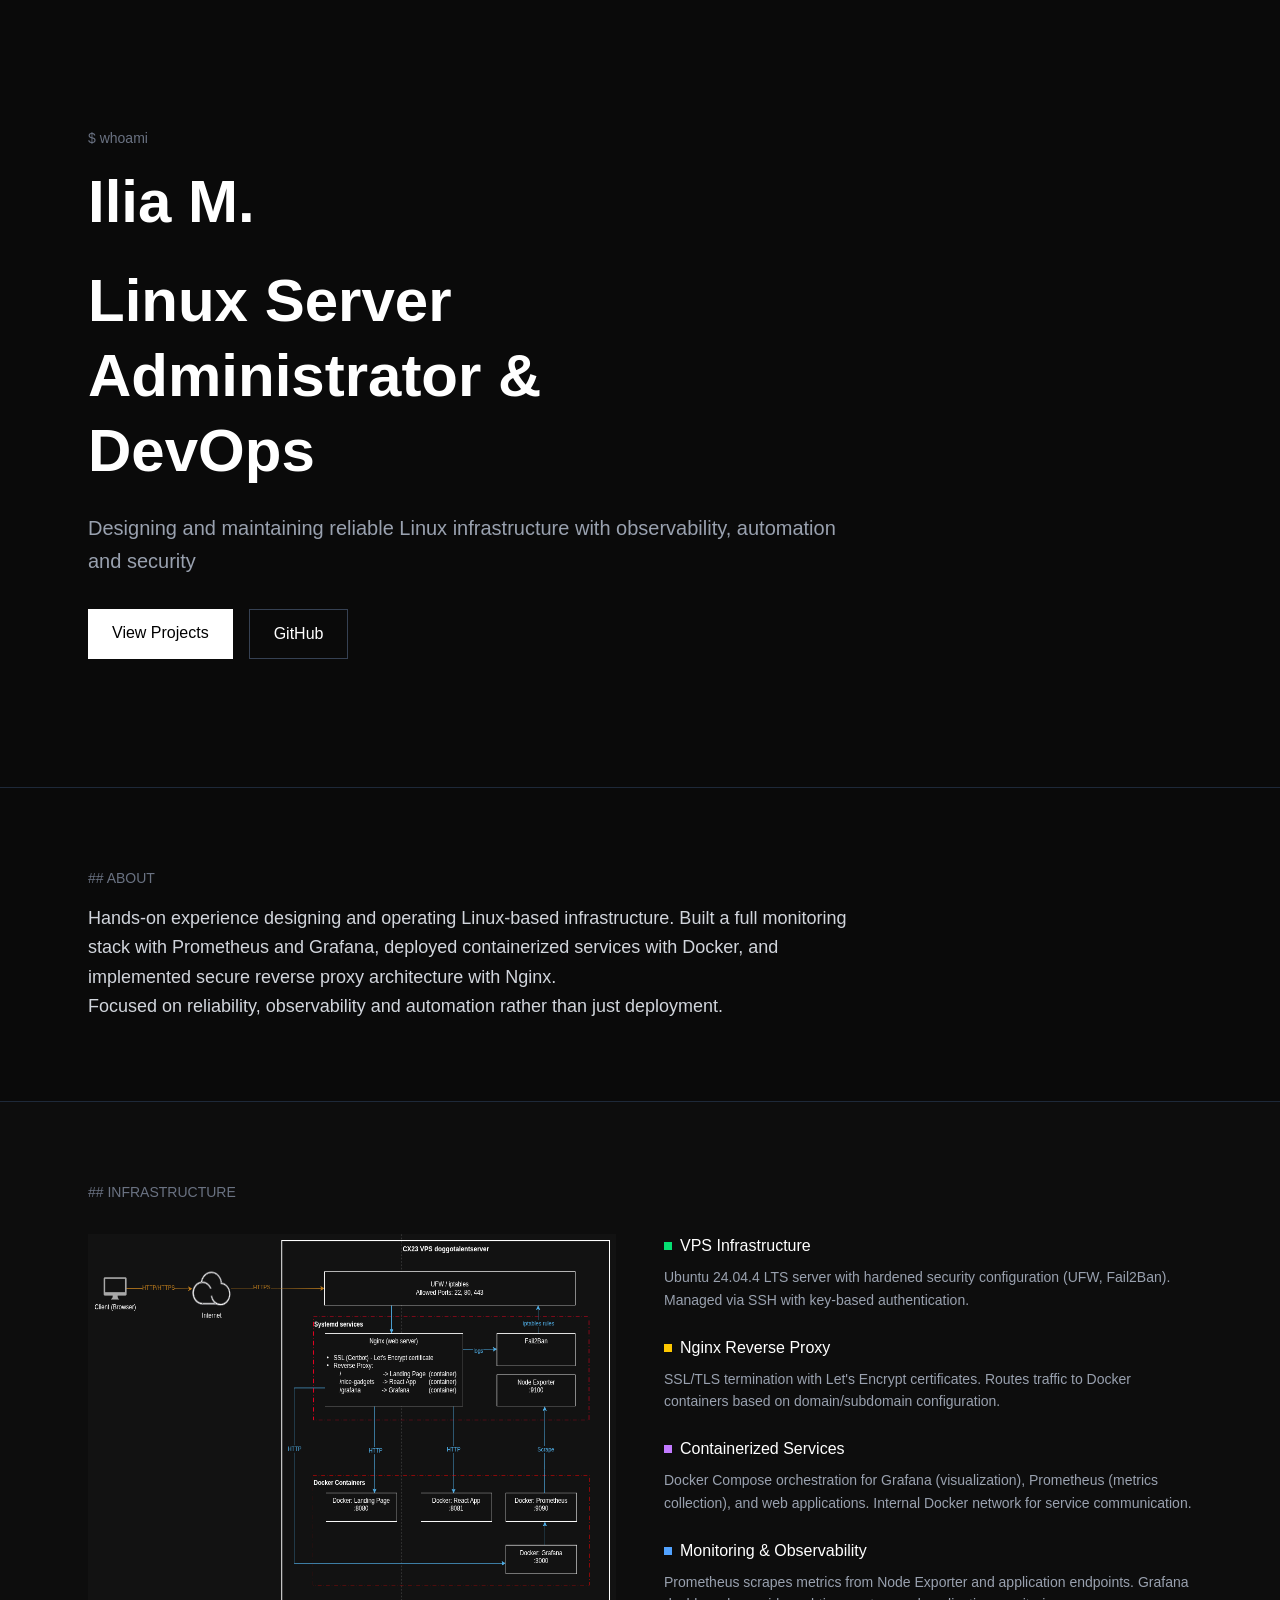
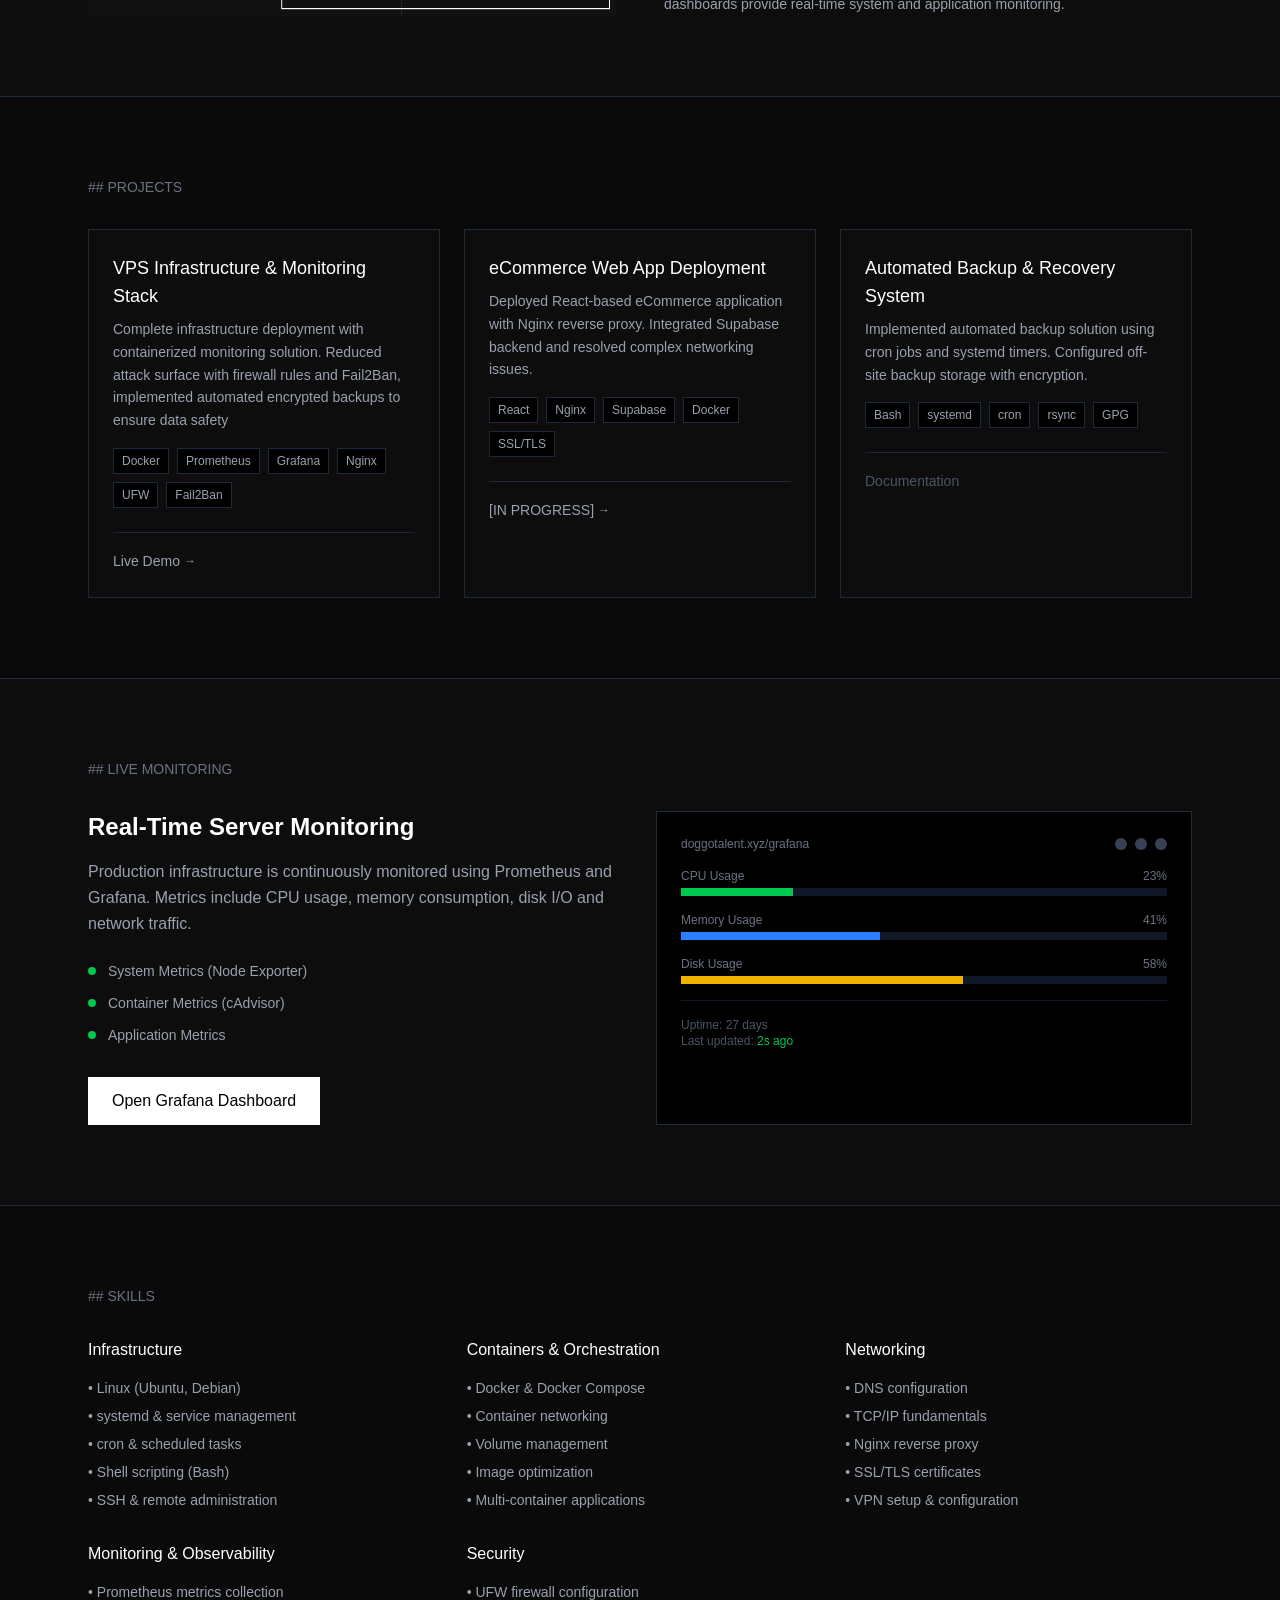
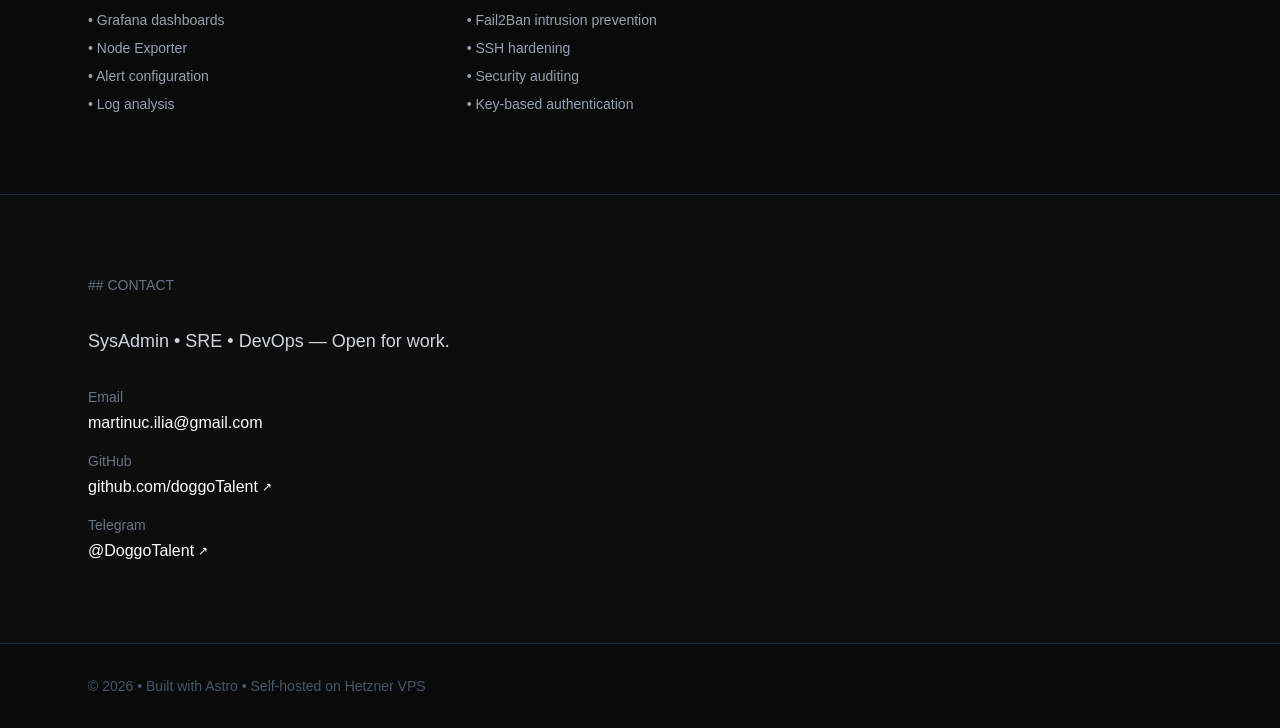
==== commit 8aa50041: "ll" ====
--- a/index.html
+++ b/index.html
@@ -30,7 +30,7 @@
                         Ilia M.
                     </h2>
                     <h1 class="text-4xl md:text-6xl font-bold text-white mb-6 leading-tight" data-astro-cid-j7pv25f6="">
-                        Linux System Administrator &<br data-astro-cid-j7pv25f6="">Network Engineer
+                        Linux Server Administrator &<br data-astro-cid-j7pv25f6="">DevOps
                     </h1>
                     <p class="text-xl text-gray-400 mb-8 leading-relaxed" data-astro-cid-j7pv25f6="">
                         Designing and maintaining reliable Linux infrastructure with observability, automation and security
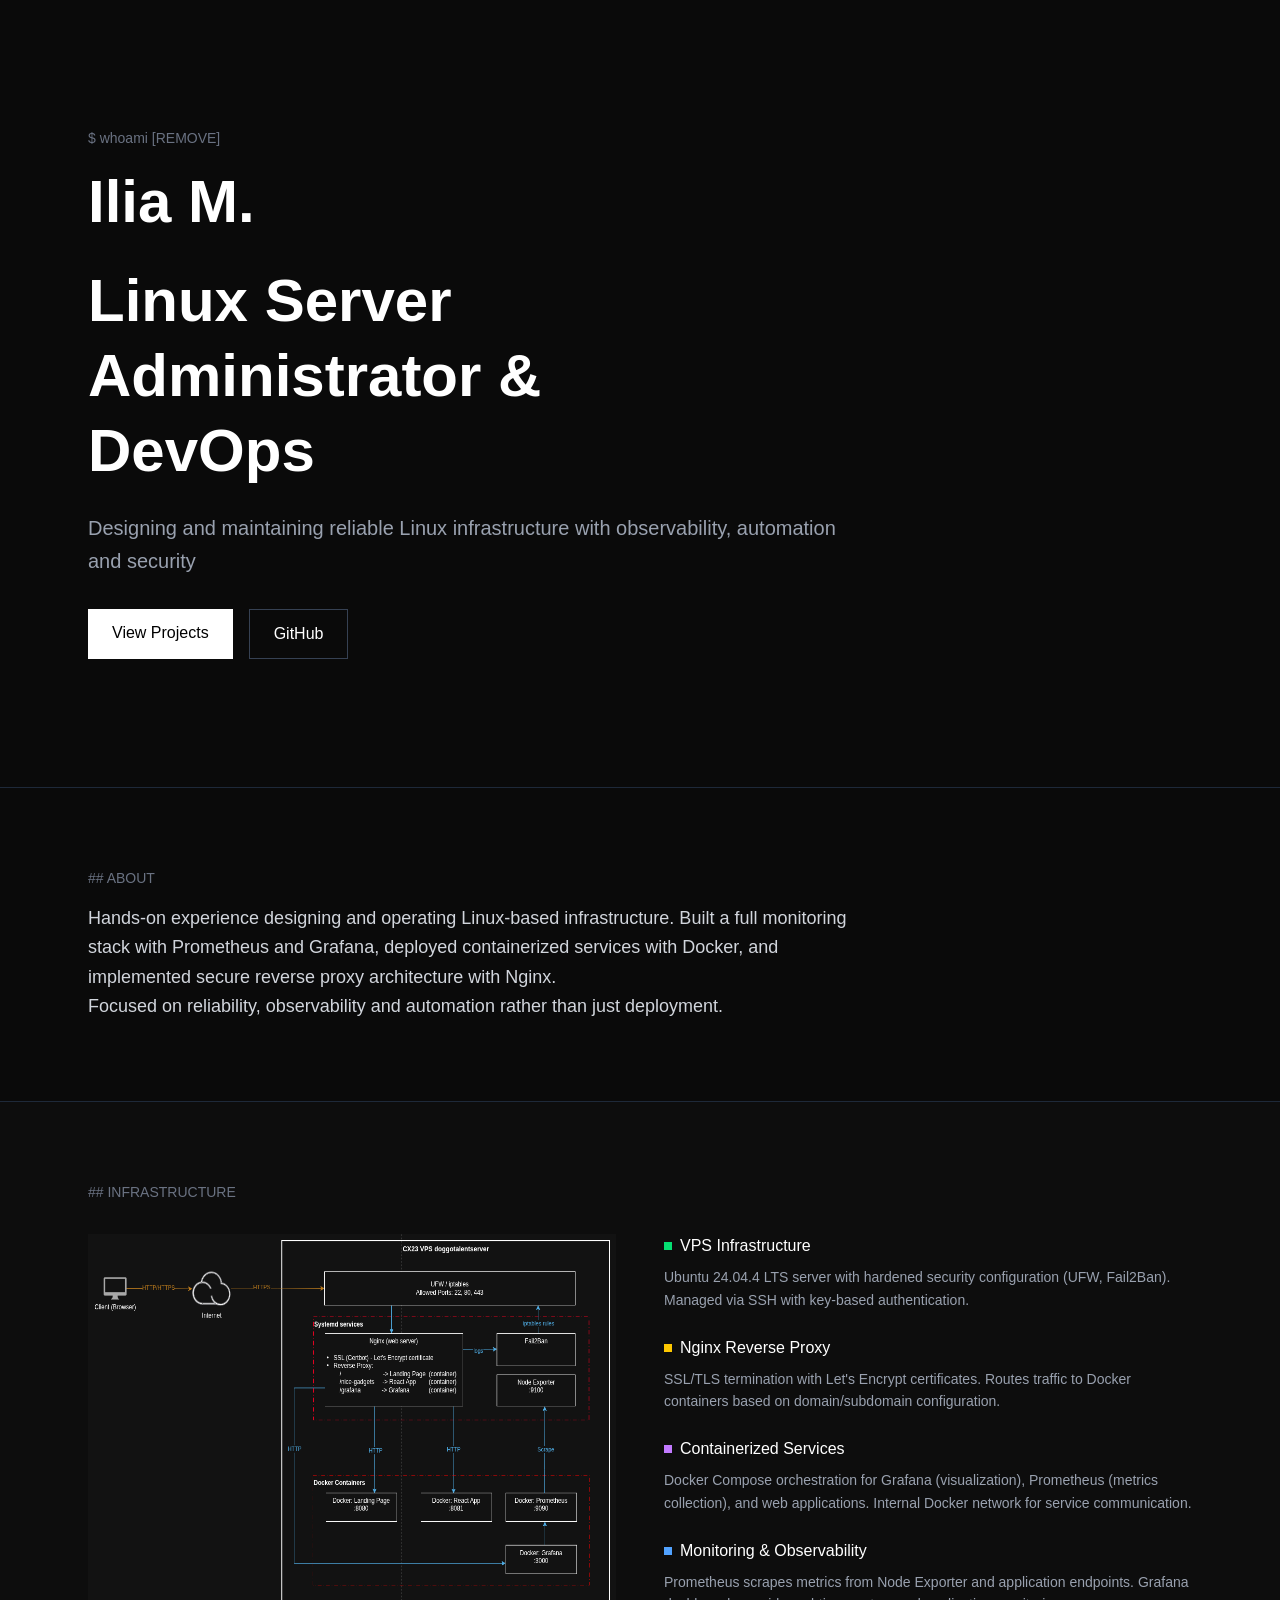
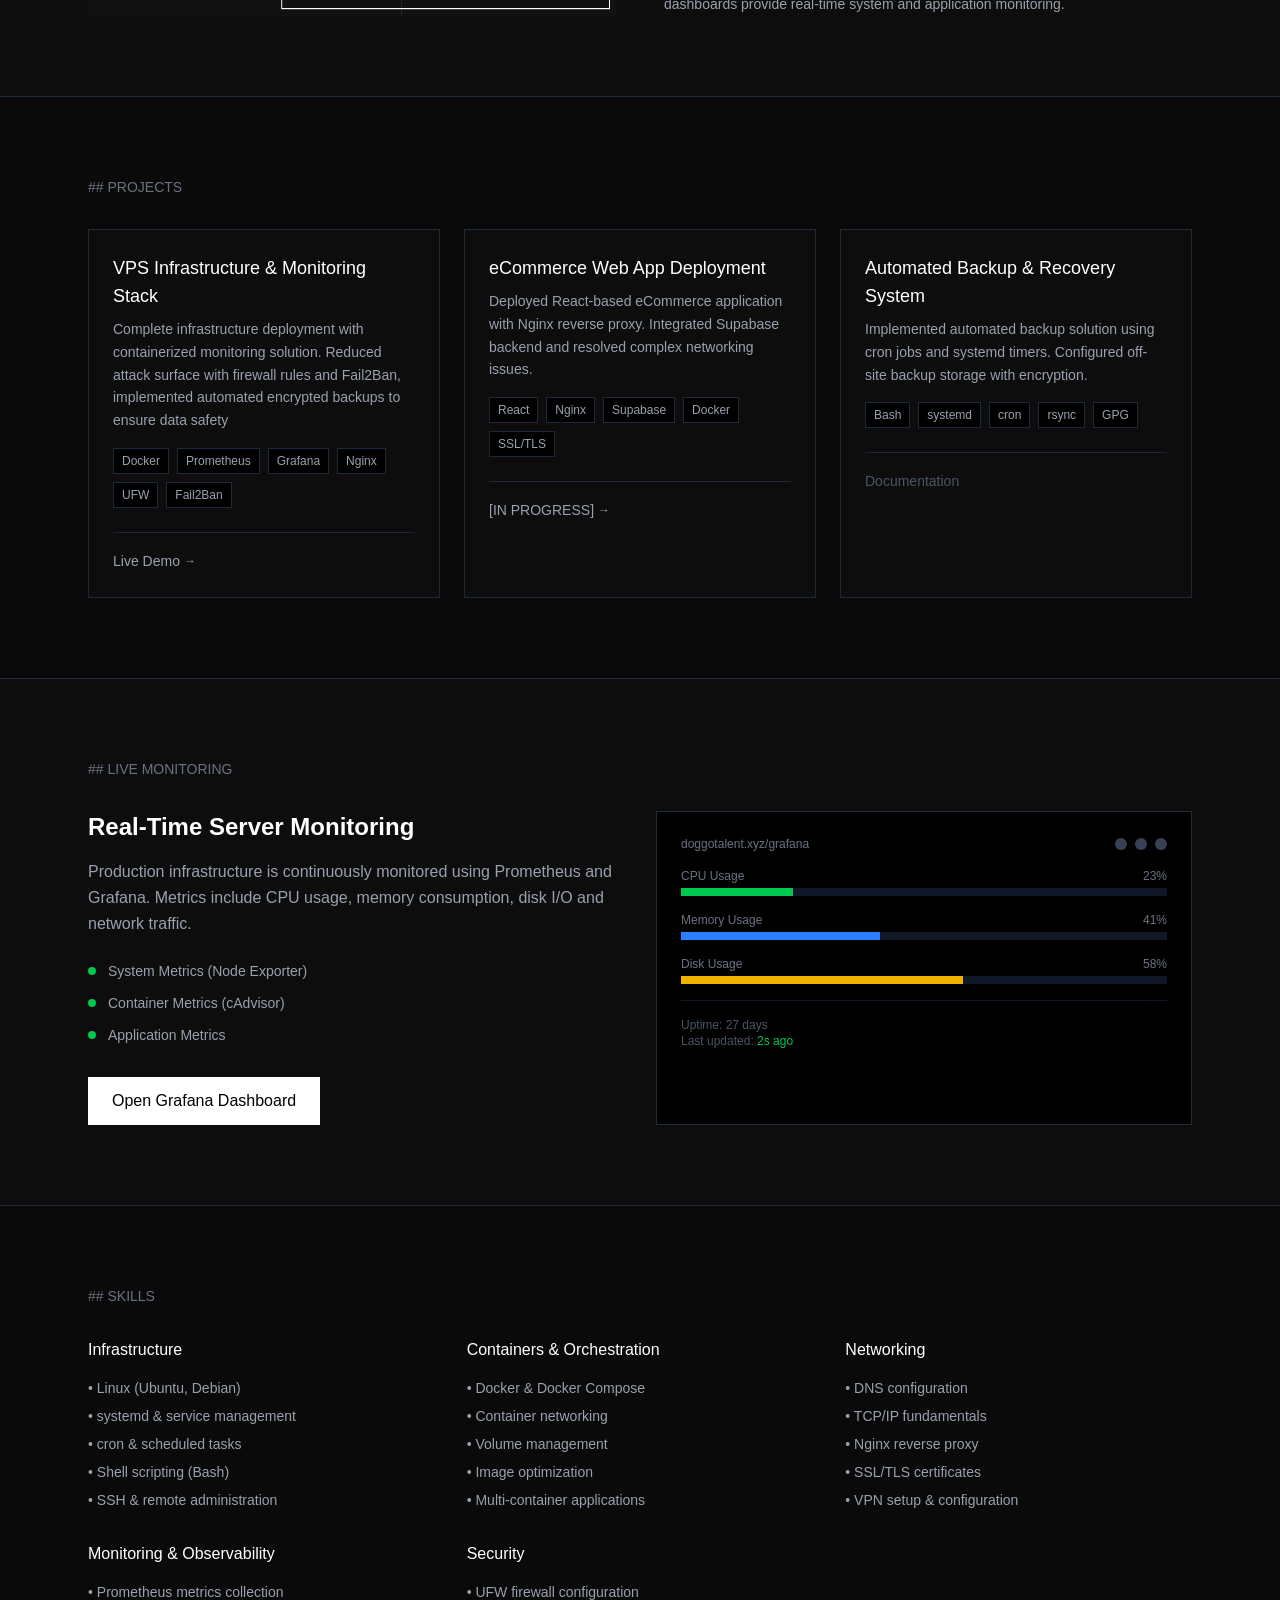
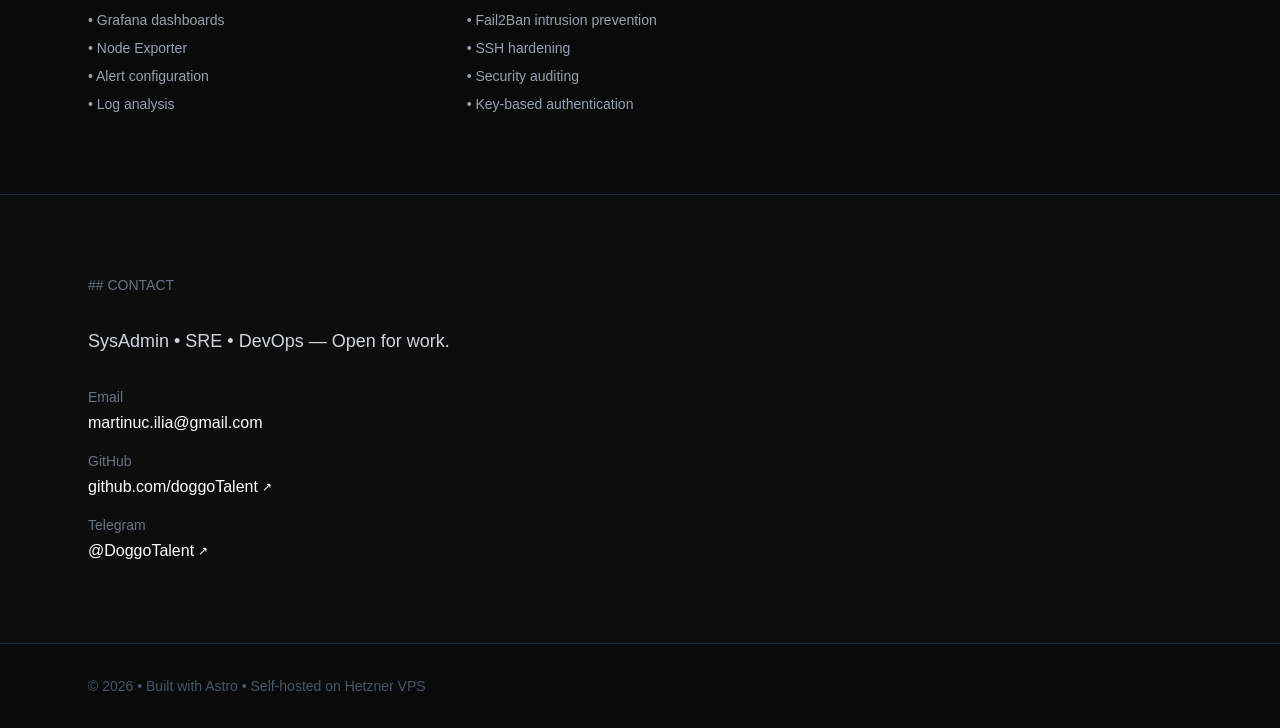
==== commit 617743d4: "test run" ====
--- a/index.html
+++ b/index.html
@@ -25,7 +25,7 @@
         <section class="border-b border-gray-800" data-astro-cid-j7pv25f6="">
             <div class="max-w-6xl mx-auto px-6 py-24 md:py-32" data-astro-cid-j7pv25f6="">
                 <div class="max-w-3xl" data-astro-cid-j7pv25f6="">
-                    <div class="text-sm text-gray-500 font-mono mb-4" data-astro-cid-j7pv25f6="">$ whoami</div>
+                    <div class="text-sm text-gray-500 font-mono mb-4" data-astro-cid-j7pv25f6="">$ whoami [REMOVE]</div>
                     <h2 class="text-4xl md:text-6xl font-bold text-white mb-6 leading-tight" data-astro-cid-j7pv25f6="">
                         Ilia M.
                     </h2>
@@ -149,7 +149,7 @@
                             <span class="px-2 py-1 text-xs font-mono bg-black border border-gray-800 text-gray-400" data-astro-cid-j7pv25f6="">Fail2Ban</span>
                         </div>
                         <div class="border-t border-gray-800 pt-4" data-astro-cid-j7pv25f6="">
-                            <a href="https://doggotalent.xyz/grafana/d/rYdddlPWk/node-exporter-full?orgId=1&from=now-24h&to=now&timezone=browser&var-ds_prometheus=bfjp0gxbentogd&var-job=node_exporter&var-nodename=doggotalentserver&var-node=localhost:9100&refresh=1m" target="_blank" rel="noopener noreferrer" class="text-sm text-gray-400 hover:text-white transition-colors inline-flex items-center gap-1" data-astro-cid-j7pv25f6="">
+                            <a href="https://doggotalent.xyz/grafana/d/rYdddlPWk/node-exporter-full?orgId=1&from=now-15m&to=now&timezone=browser&var-ds_prometheus=PBFA97CFB590B2093&var-job=node_exporter&var-nodename=52d59df26af9&var-node=node_exporter:9100&refresh=1m" target="_blank" rel="noopener noreferrer" class="text-sm text-gray-400 hover:text-white transition-colors inline-flex items-center gap-1" data-astro-cid-j7pv25f6="">
                                 Live Demo <span class="text-xs" data-astro-cid-j7pv25f6="">→</span>
                             </a>
                         </div>
@@ -227,7 +227,7 @@
                                 <span class="text-sm text-gray-400" data-astro-cid-j7pv25f6="">Application Metrics</span>
                             </div>
                         </div>
-                        <a href="https://doggotalent.xyz/grafana/d/rYdddlPWk/node-exporter-full?orgId=1&from=now-24h&to=now&timezone=browser&var-ds_prometheus=bfjp0gxbentogd&var-job=node_exporter&var-nodename=doggotalentserver&var-node=localhost:9100&refresh=1m" target="_blank" rel="noopener noreferrer" class="inline-block px-6 py-3 bg-white text-black font-medium hover:bg-gray-200 transition-colors" data-astro-cid-j7pv25f6="">
+                        <a href="https://doggotalent.xyz/grafana/d/rYdddlPWk/node-exporter-full?orgId=1&from=now-15m&to=now&timezone=browser&var-ds_prometheus=PBFA97CFB590B2093&var-job=node_exporter&var-nodename=52d59df26af9&var-node=node_exporter:9100&refresh=1m" target="_blank" rel="noopener noreferrer" class="inline-block px-6 py-3 bg-white text-black font-medium hover:bg-gray-200 transition-colors" data-astro-cid-j7pv25f6="">
                             Open Grafana Dashboard
                         </a>
                     </div>
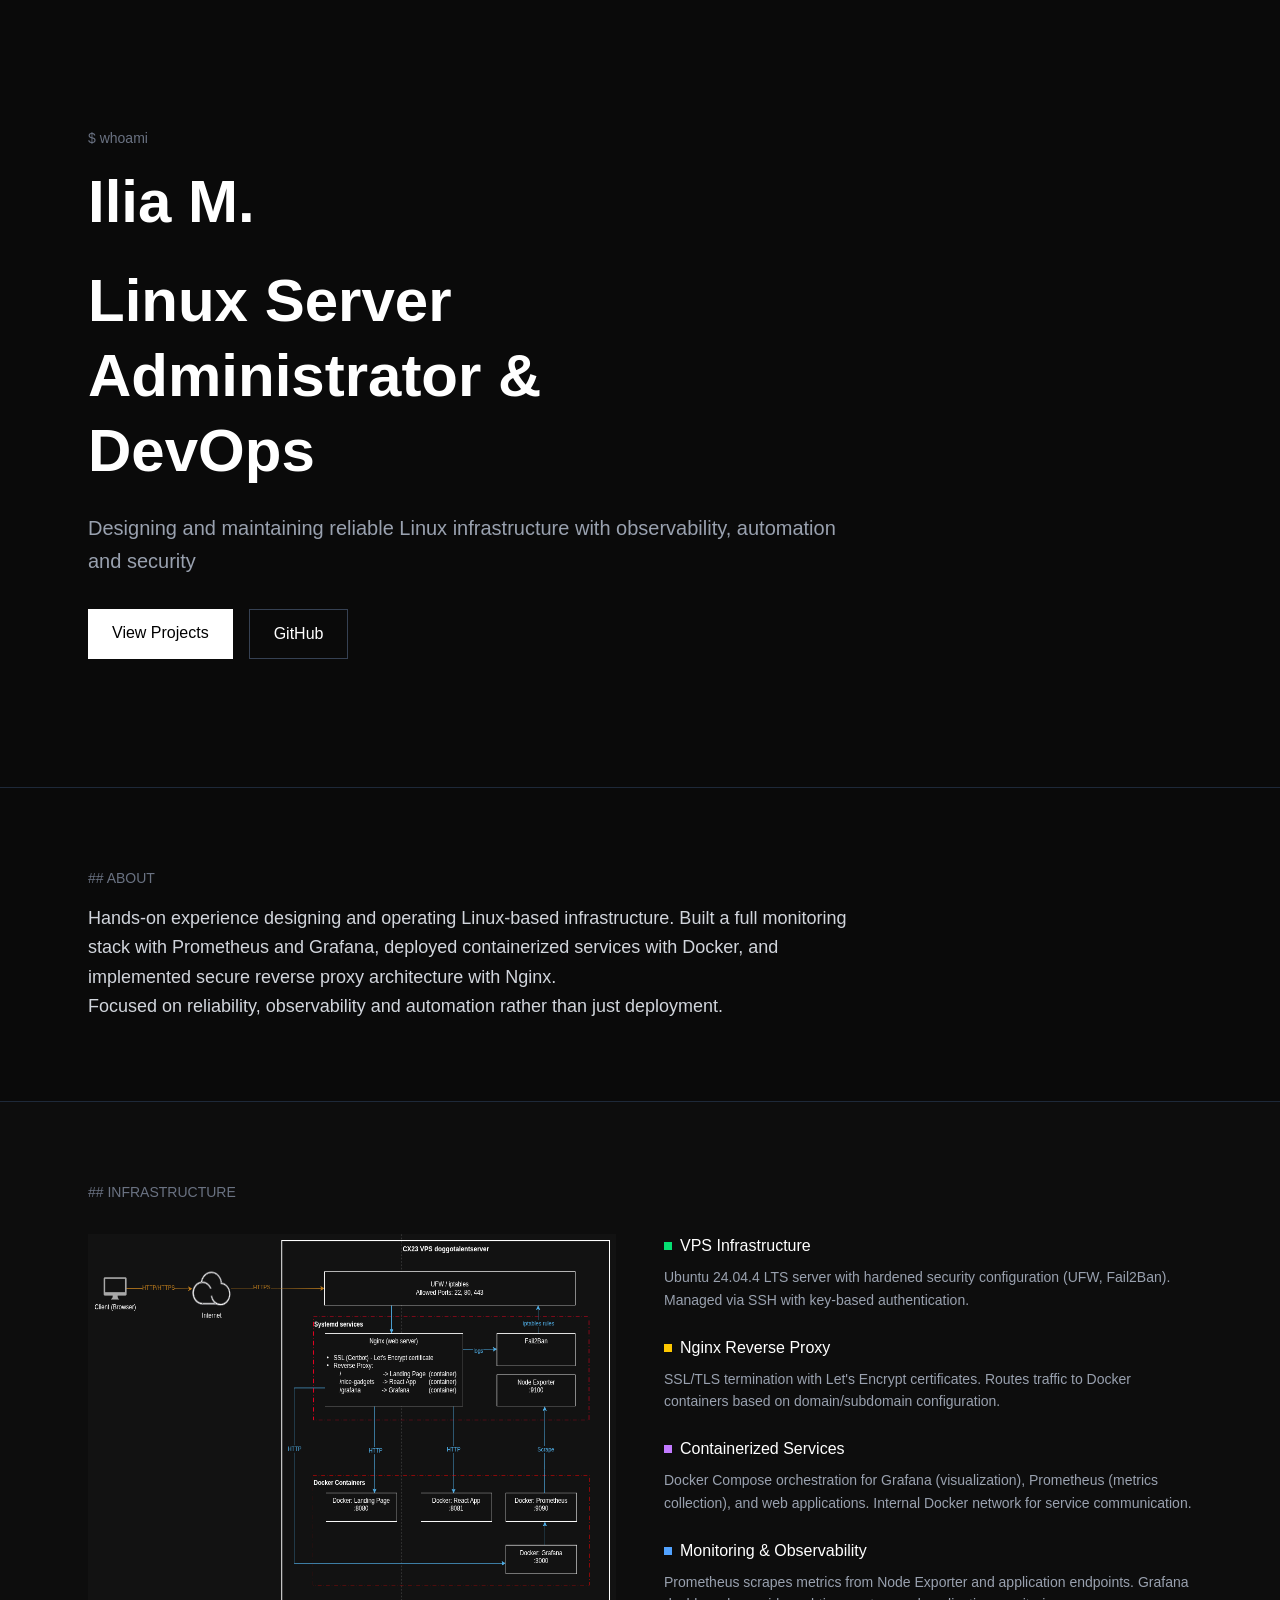
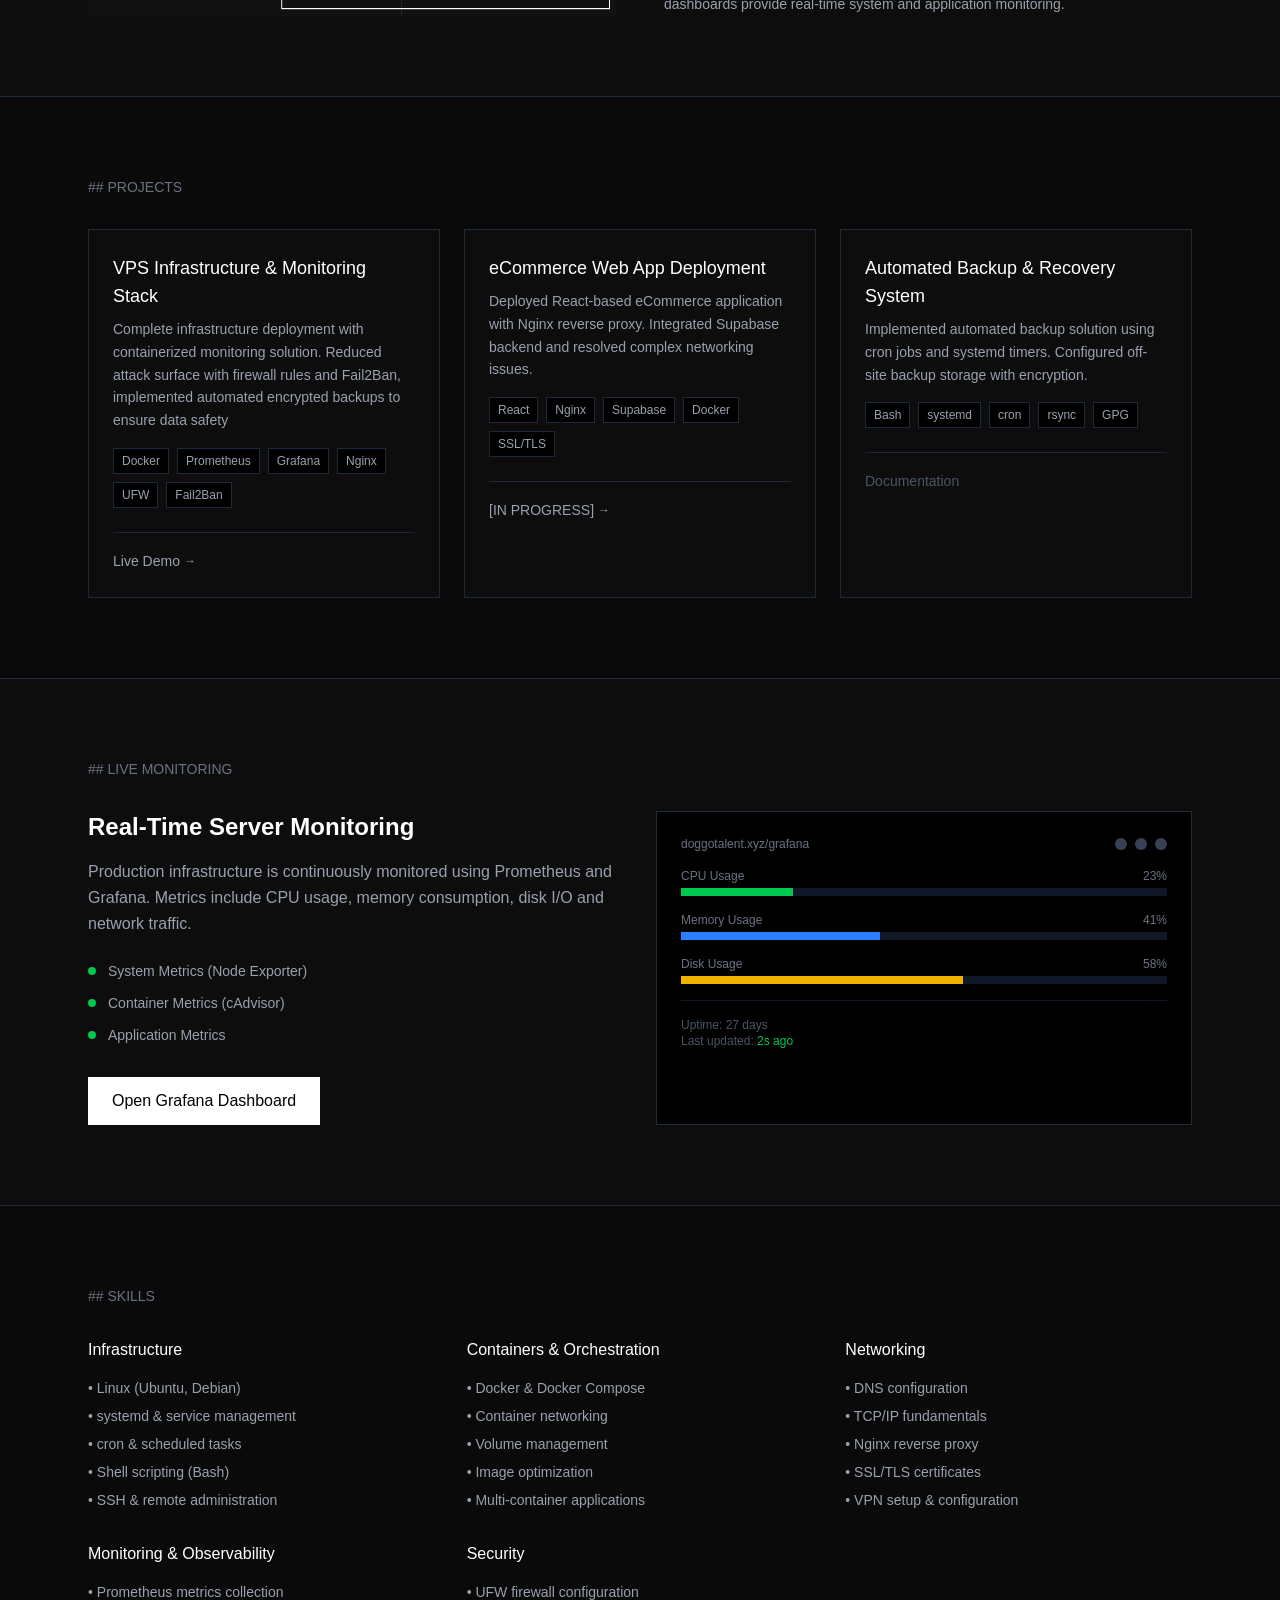
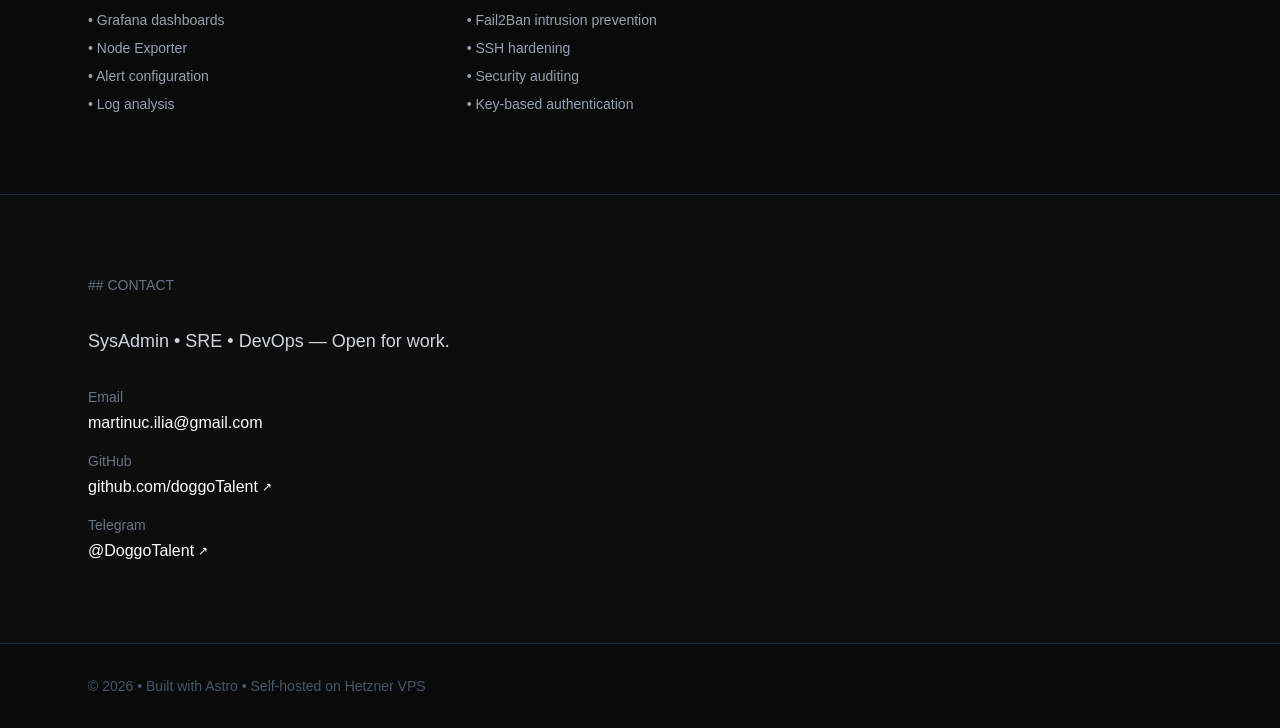
==== commit 791a6a1f: "test" ====
--- a/index.html
+++ b/index.html
@@ -25,7 +25,7 @@
         <section class="border-b border-gray-800" data-astro-cid-j7pv25f6="">
             <div class="max-w-6xl mx-auto px-6 py-24 md:py-32" data-astro-cid-j7pv25f6="">
                 <div class="max-w-3xl" data-astro-cid-j7pv25f6="">
-                    <div class="text-sm text-gray-500 font-mono mb-4" data-astro-cid-j7pv25f6="">$ whoami [REMOVE]</div>
+                    <div class="text-sm text-gray-500 font-mono mb-4" data-astro-cid-j7pv25f6="">$ whoami</div>
                     <h2 class="text-4xl md:text-6xl font-bold text-white mb-6 leading-tight" data-astro-cid-j7pv25f6="">
                         Ilia M.
                     </h2>
